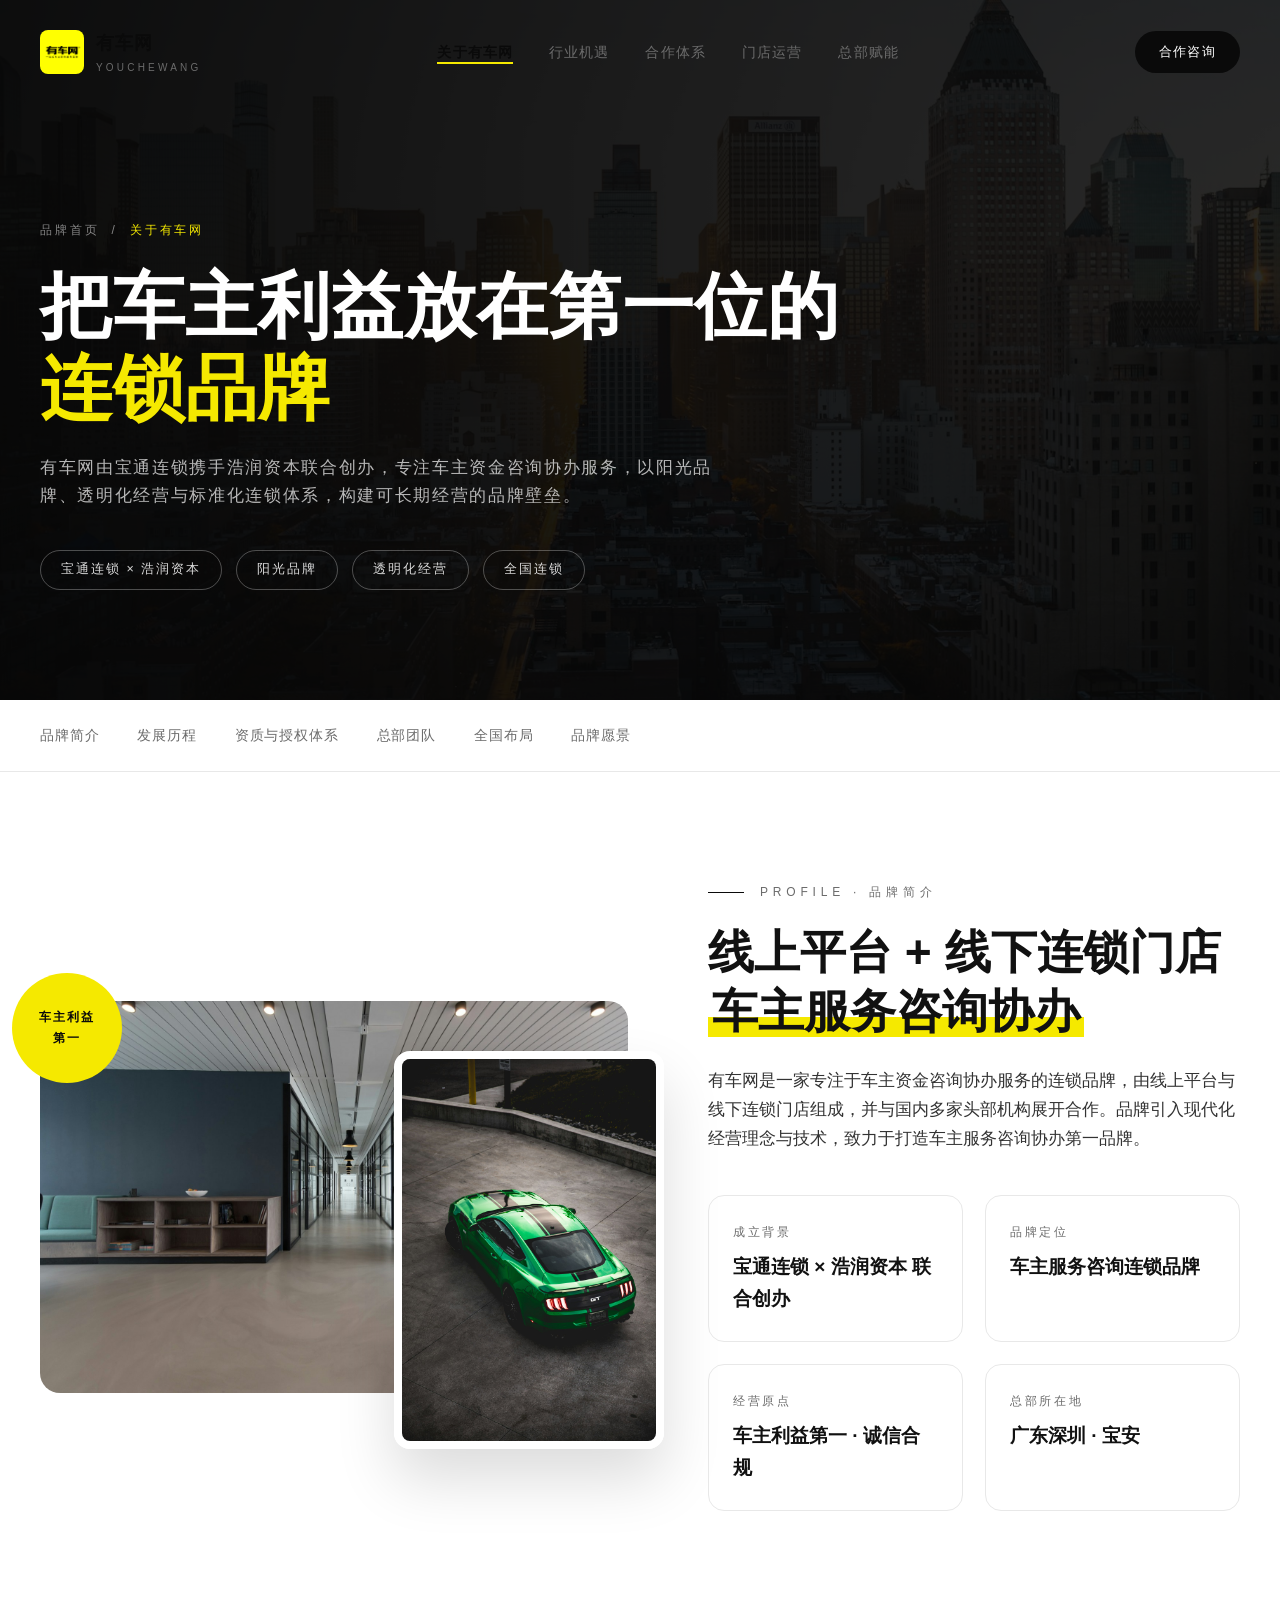
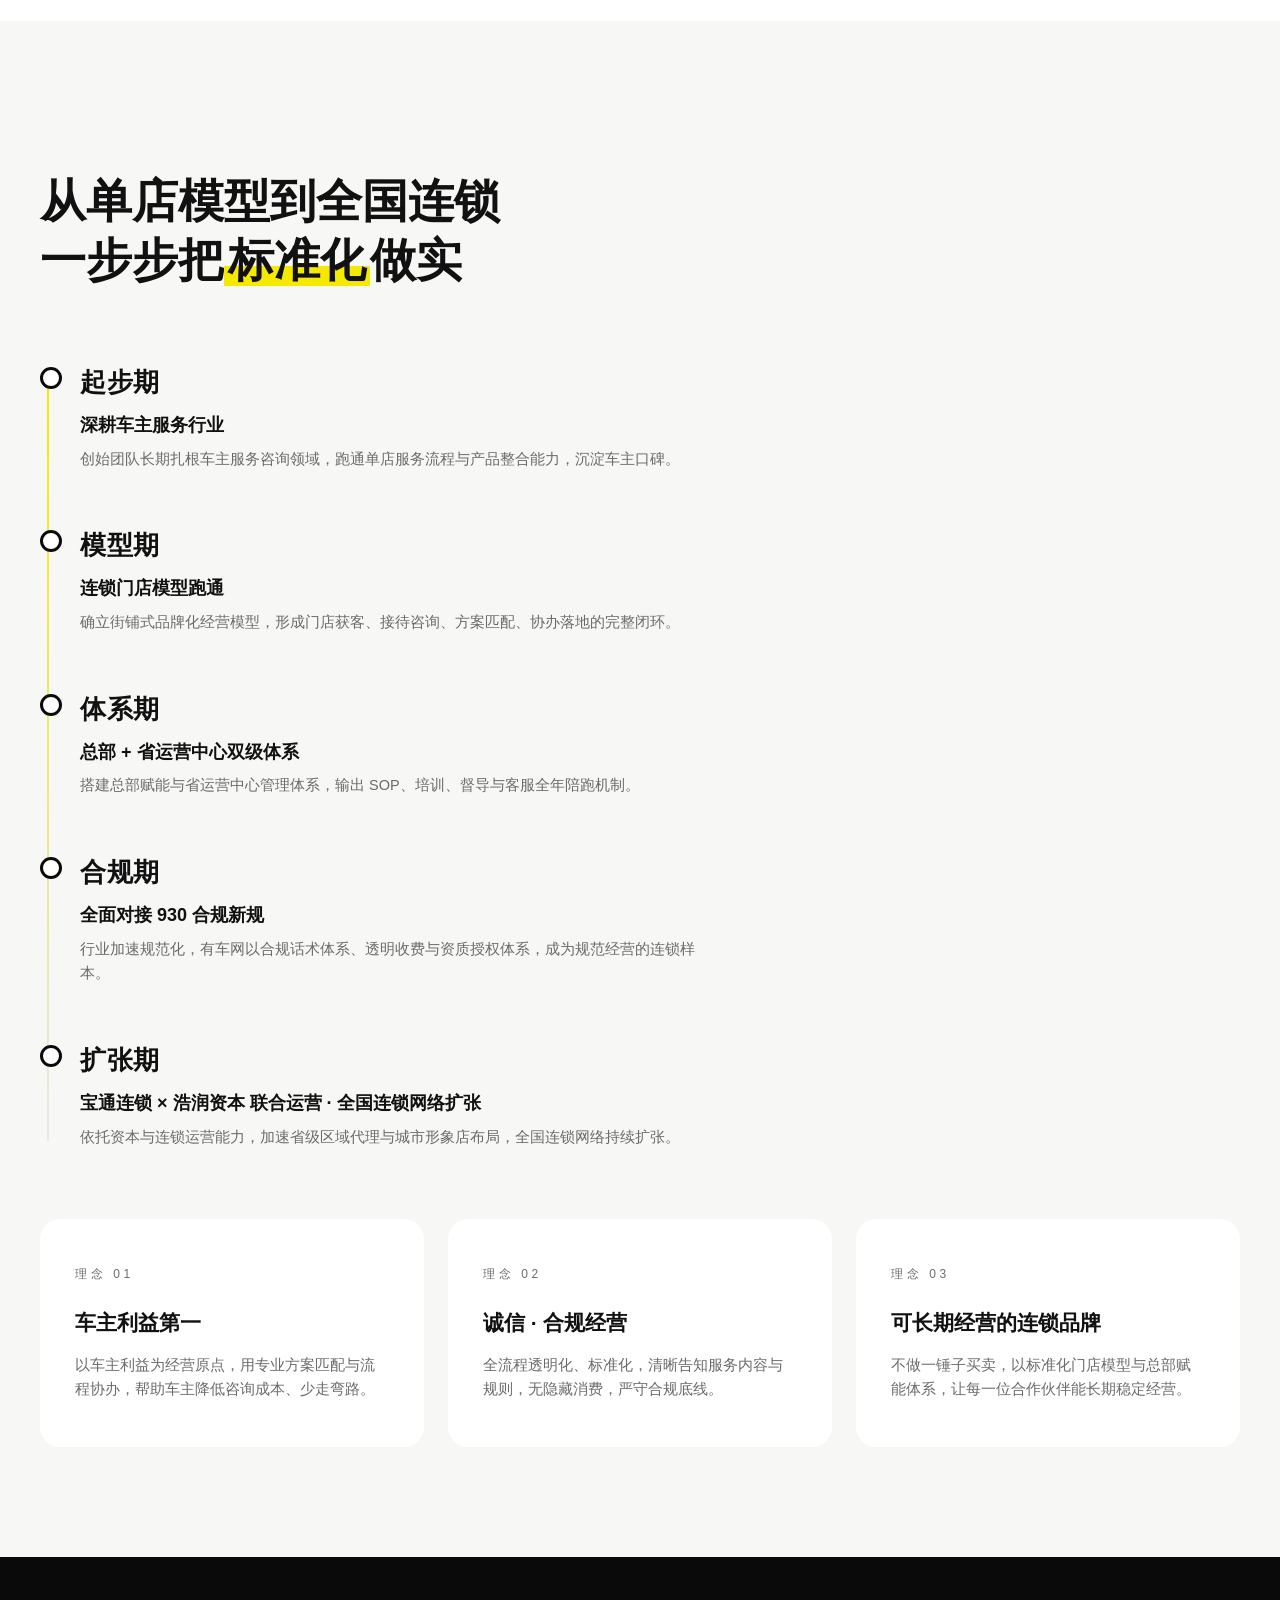
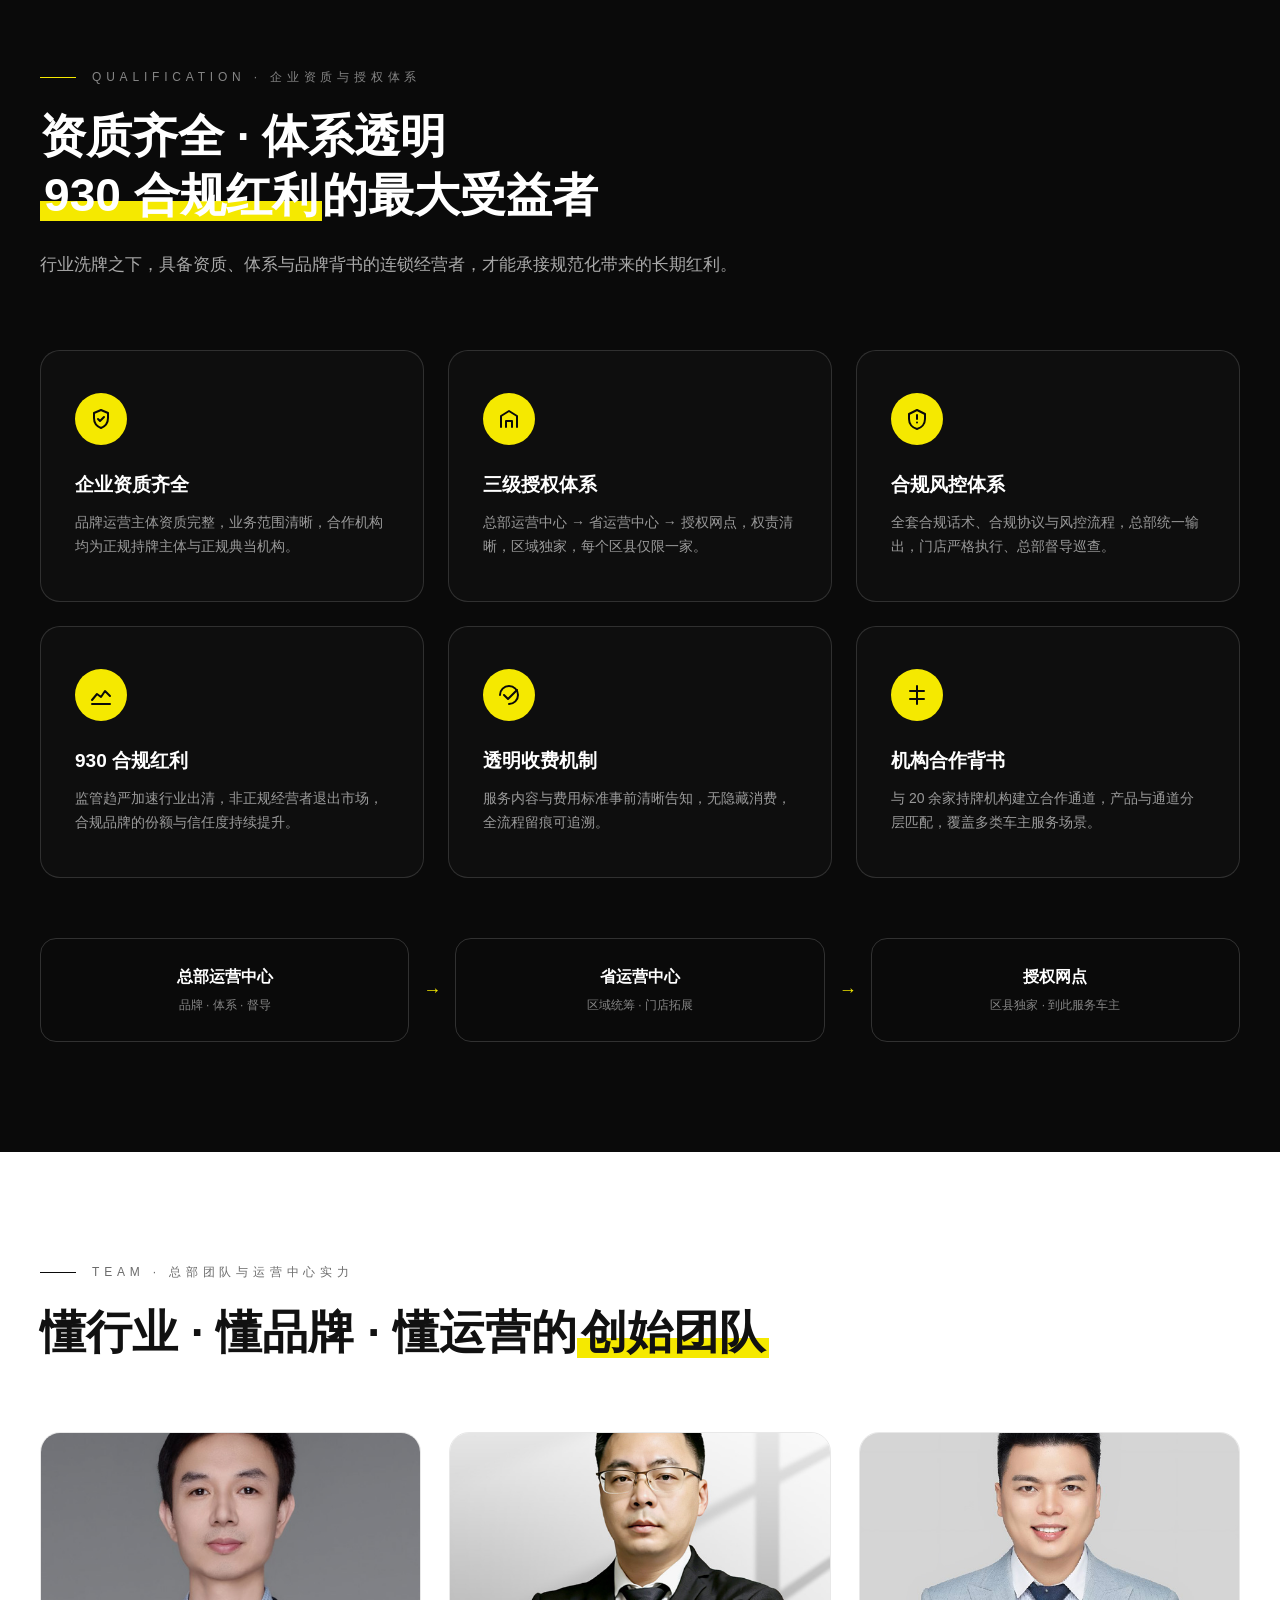
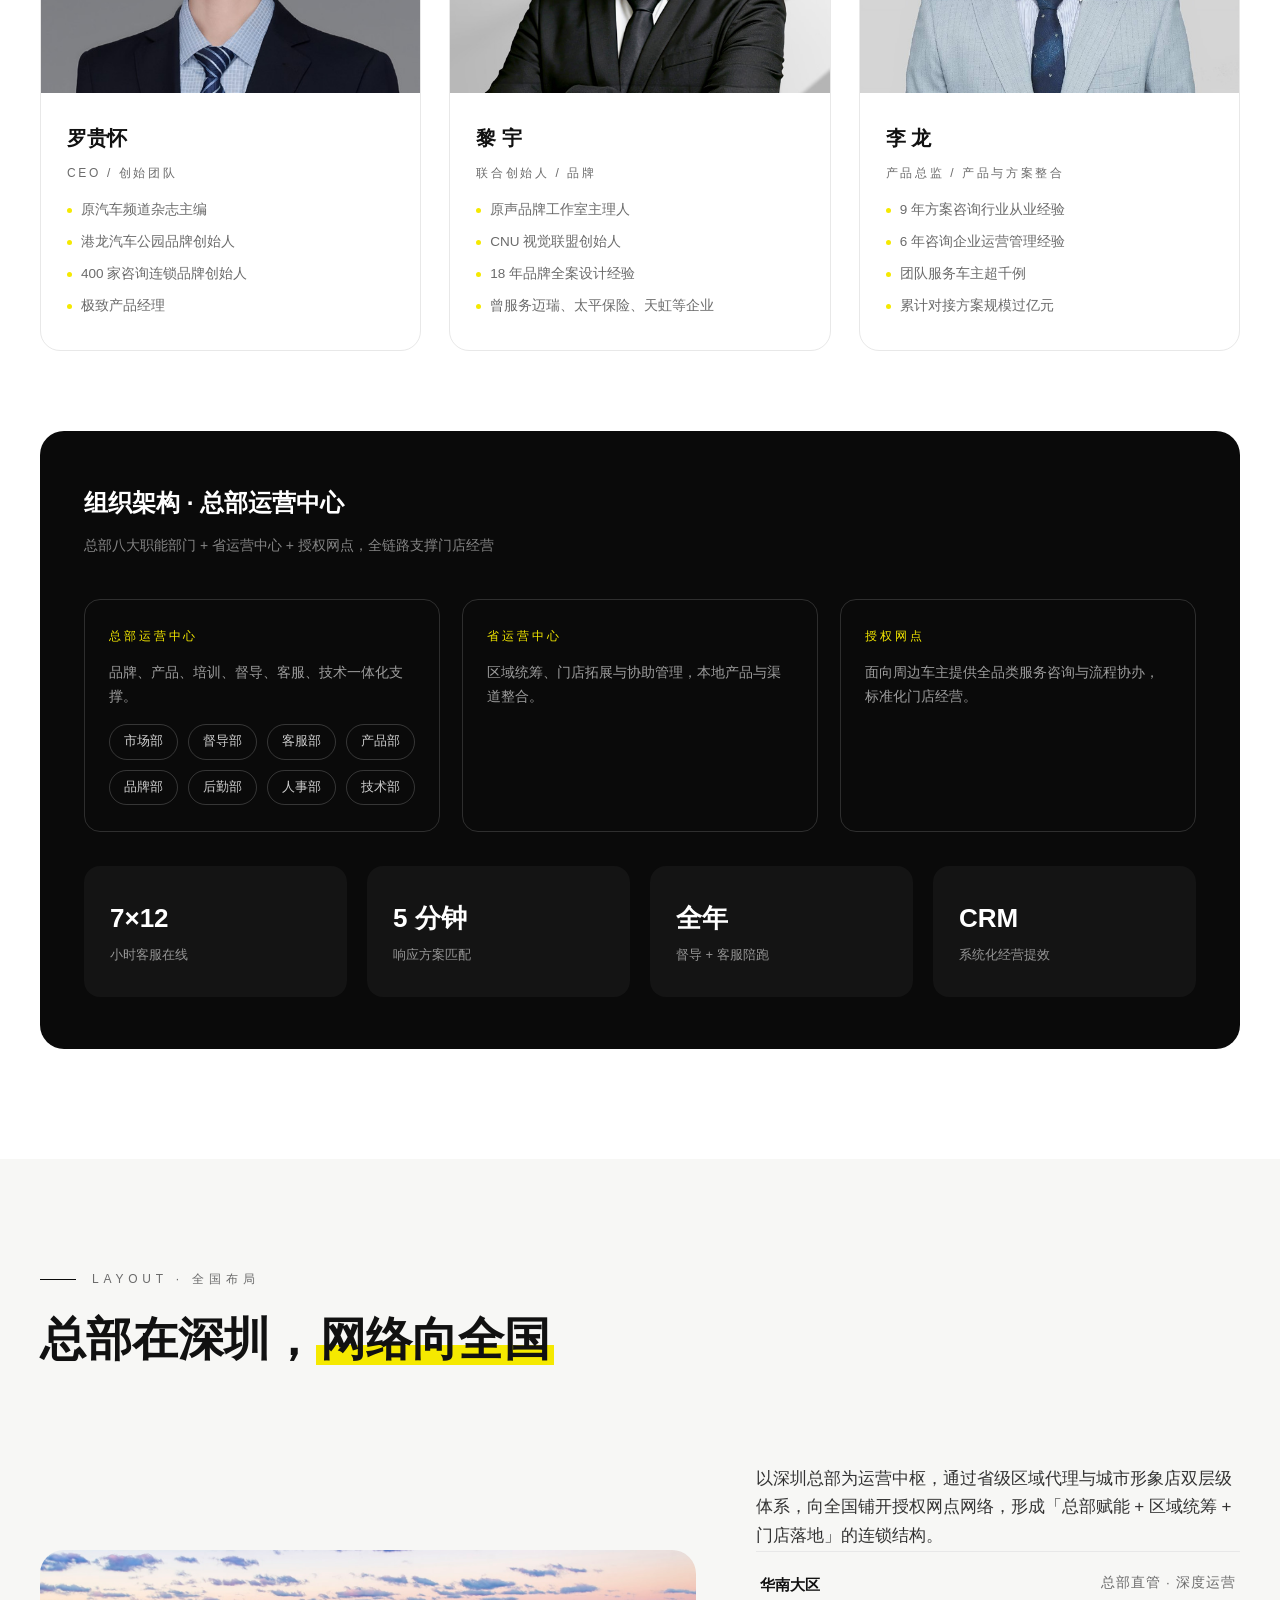
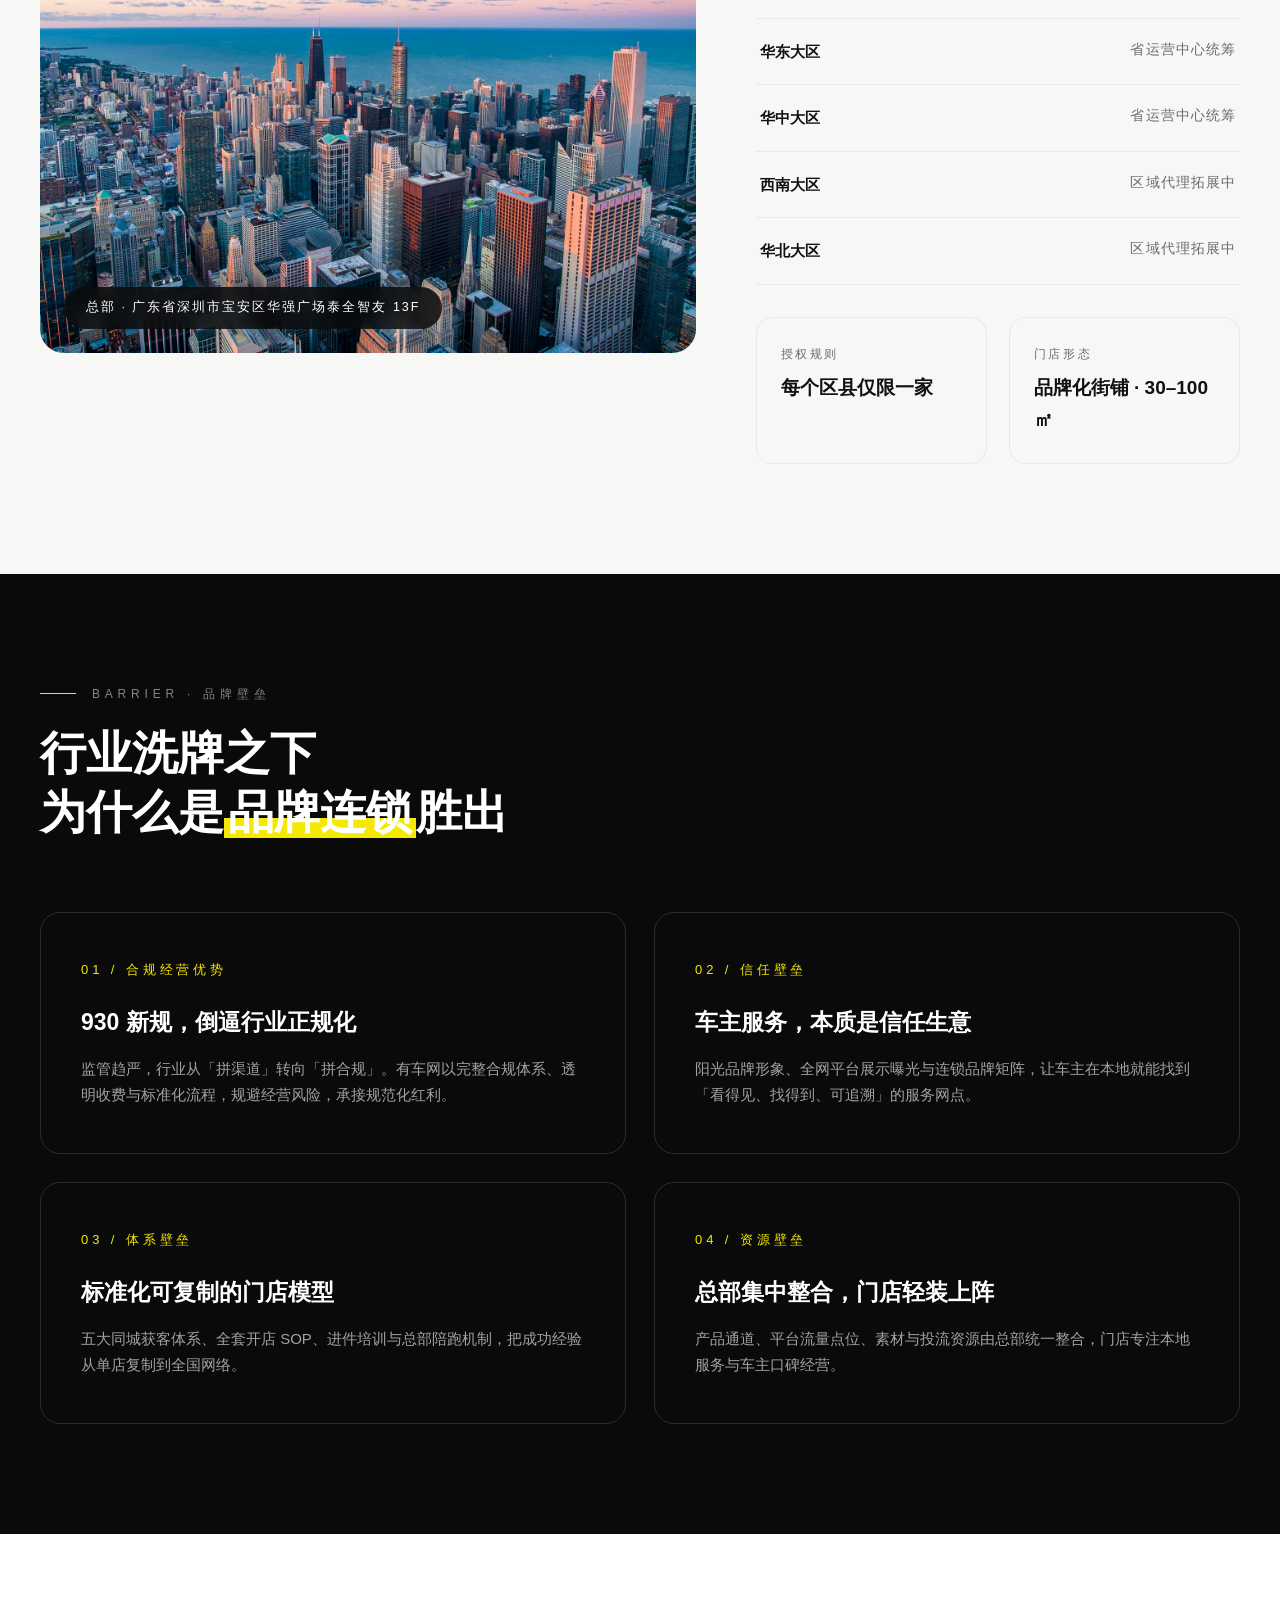
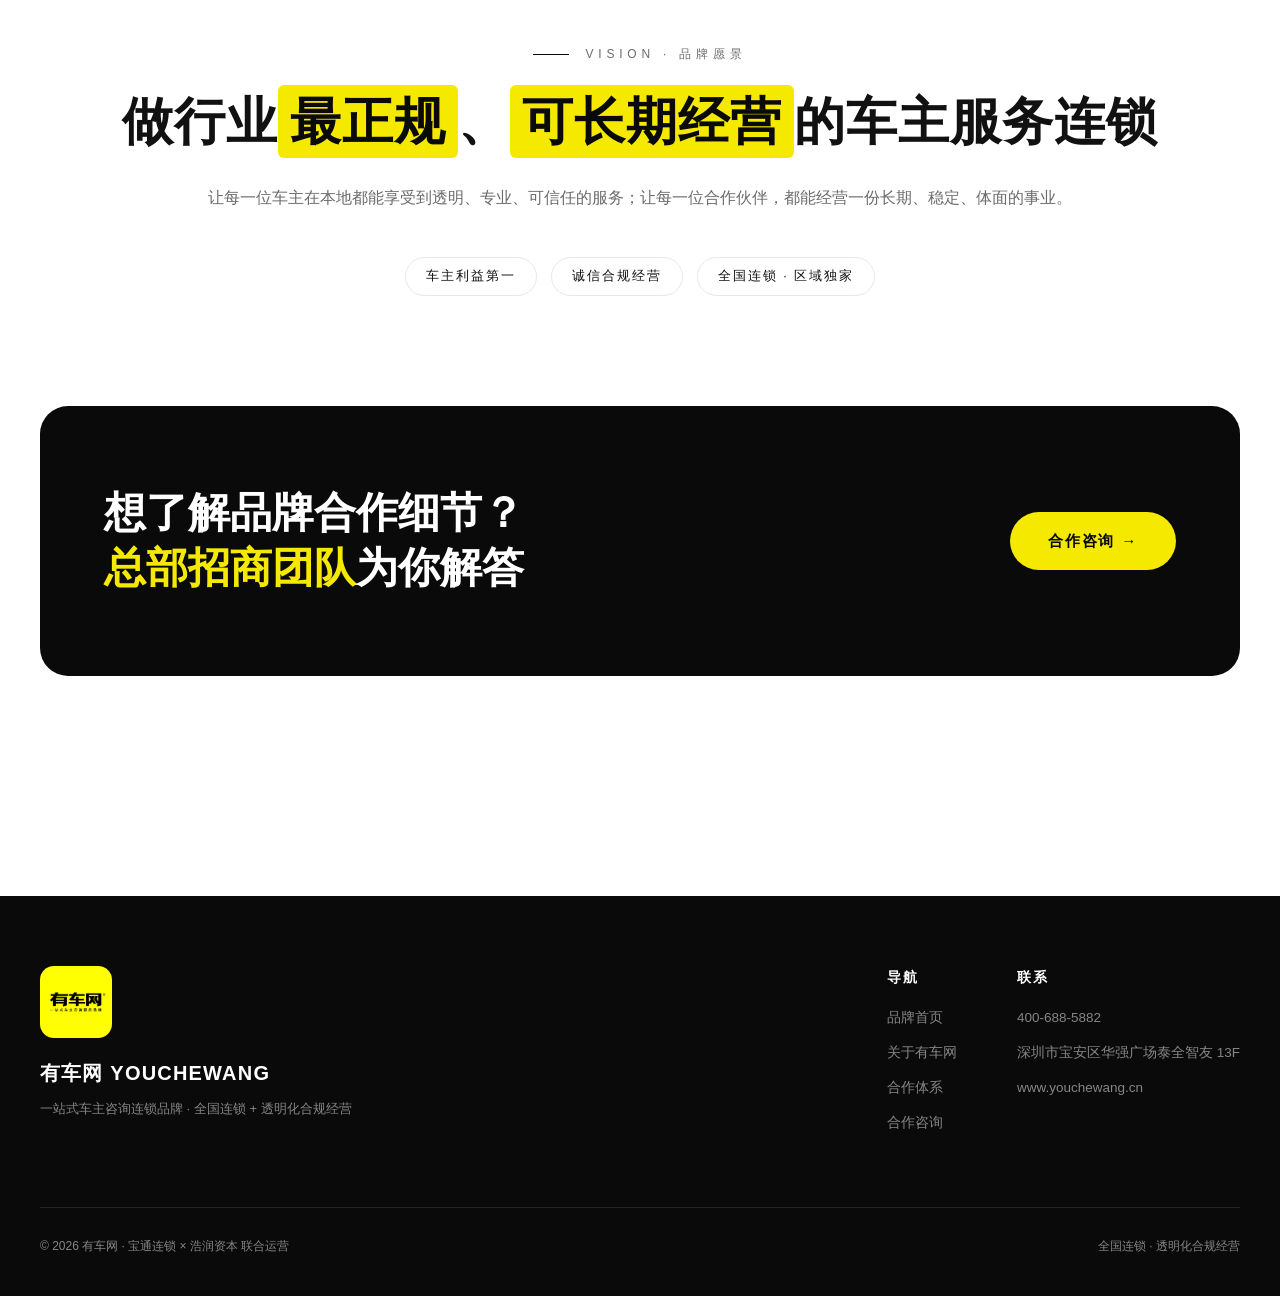
==== about.html @ 3acdb593 "修正创始团队姓名与职位对应：罗贵怀CEO、黎宇联合创始人、李龙产品总监" ====
<!DOCTYPE html>
<html lang="zh-CN">
<head>
<meta charset="UTF-8">
<meta name="viewport" content="width=device-width, initial-scale=1.0">
<title>关于有车网 — 品牌简介｜发展历程｜资质体系｜全国布局</title>
<meta name="description" content="有车网由宝通连锁携手浩润资本联合创办，专注车主资金咨询协办服务的连锁品牌。了解品牌简介、发展历程、经营理念、企业资质与授权体系、总部团队与全国布局。">
<link rel="icon" type="image/jpeg" href="assets/logo.jpeg">
<style>
  :root {
    --yellow: #F5E900;
    --black: #0A0A0A;
    --ink: #111111;
    --grey: #6B6B6B;
    --line: #E8E8E8;
    --bg: #FFFFFF;
    --bg-soft: #F7F7F5;
    --ease: cubic-bezier(.22,.61,.36,1);
    --max: 1280px;
  }
  * { margin:0; padding:0; box-sizing:border-box; }
  html { scroll-behavior: auto; }
  body {
    font-family: -apple-system, BlinkMacSystemFont, "PingFang SC", "Helvetica Neue", "Microsoft YaHei", sans-serif;
    color: var(--ink); background: var(--bg); line-height: 1.7;
    -webkit-font-smoothing: antialiased; overflow-x: hidden;
  }
  img { display:block; max-width:100%; }
  a { color:inherit; text-decoration:none; }
  .container { max-width: var(--max); margin: 0 auto; padding: 0 40px; }

  #progress { position: fixed; top:0; left:0; height:3px; width:0%; background: var(--yellow); z-index: 1001; }

  /* nav */
  nav { position: fixed; top:0; left:0; right:0; z-index: 1000; padding: 28px 0; transition: all .4s var(--ease); }
  nav.scrolled { background: rgba(255,255,255,.9); backdrop-filter: blur(16px); -webkit-backdrop-filter: blur(16px); padding: 16px 0; border-bottom: 1px solid var(--line); }
  .nav-inner { max-width: var(--max); margin:0 auto; padding: 0 40px; display:flex; align-items:center; justify-content:space-between; }
  .nav-logo { display:flex; align-items:center; gap:12px; }
  .nav-logo img { width:44px; height:44px; object-fit:cover; border-radius:8px; }
  .nav-logo .name { font-weight:800; font-size:18px; letter-spacing:.05em; color: var(--black); }
  .nav-logo .name small { display:block; font-weight:400; font-size:10px; letter-spacing:.32em; color: var(--grey); }
  .nav-links { display:flex; gap:36px; list-style:none; }
  .nav-links a { font-size:14px; color: var(--grey); letter-spacing:.08em; position:relative; padding:4px 0; transition: color .3s; }
  .nav-links a::after { content:''; position:absolute; left:0; bottom:0; width:0; height:2px; background: var(--yellow); transition: width .35s var(--ease); }
  .nav-links a:hover { color: var(--black); }
  .nav-links a:hover::after { width:100%; }
  .nav-links a.active { color: var(--black); font-weight:600; }
  .nav-links a.active::after { width:100%; }
  .nav-cta { background: var(--black); color:#fff; padding:10px 24px; border-radius:999px; font-size:13px; letter-spacing:.1em; transition: transform .3s var(--ease), background .3s; }
  .nav-cta:hover { transform: translateY(-2px); background:#000; }
  .nav-m-right { display:none; align-items:center; gap:12px; }
  .nav-burger { display:none; background:none; border:none; cursor:pointer; padding:6px; }
  .nav-burger span { display:block; width:24px; height:2px; background: var(--black); margin:6px 0; border-radius:2px; transition: all .4s var(--ease); }
  .nav-burger.open span:nth-child(1) { transform: translateY(8px) rotate(45deg); }
  .nav-burger.open span:nth-child(2) { opacity:0; }
  .nav-burger.open span:nth-child(3) { transform: translateY(-8px) rotate(-45deg); }

  .m-menu { position:fixed; inset:0; z-index:999; background: var(--black); display:flex; flex-direction:column; justify-content:center; padding: 0 48px; gap:8px; clip-path: circle(0 at calc(100% - 52px) 40px); transition: clip-path .65s var(--ease); visibility:hidden; }
  .m-menu.open { clip-path: circle(150% at calc(100% - 52px) 40px); visibility:visible; }
  .m-menu a { color:#fff; font-size:30px; font-weight:800; letter-spacing:.06em; padding:12px 0; display:flex; align-items:baseline; gap:16px; opacity:0; transform: translateY(26px); transition: opacity .5s var(--ease), transform .5s var(--ease), color .3s; }
  .m-menu a i { font-style:normal; font-size:12px; color: var(--yellow); letter-spacing:.2em; font-weight:400; }
  .m-menu a:hover { color: var(--yellow); }
  .m-menu.open a { opacity:1; transform: translateY(0); }
  .m-menu.open a:nth-child(1) { transition-delay:.15s; } .m-menu.open a:nth-child(2) { transition-delay:.22s; }
  .m-menu.open a:nth-child(3) { transition-delay:.29s; } .m-menu.open a:nth-child(4) { transition-delay:.36s; }
  .m-menu.open a:nth-child(5) { transition-delay:.43s; } .m-menu.open a:nth-child(6) { transition-delay:.5s; }
  .m-menu .m-foot { margin-top:40px; color: rgba(255,255,255,.45); font-size:13px; letter-spacing:.1em; opacity:0; transition: opacity .5s .55s; }
  .m-menu.open .m-foot { opacity:1; }

  /* page hero */
  .page-hero {
    position: relative; padding: 220px 0 110px; background: var(--black); color:#fff; overflow:hidden;
  }
  .page-hero .bg {
    position:absolute; inset:-10% 0; background: url('assets/city.jpg') center/cover no-repeat; opacity:.28;
  }
  .page-hero .bg::after { content:''; position:absolute; inset:0; background: linear-gradient(90deg, rgba(0,0,0,.9), rgba(0,0,0,.5)); }
  .page-hero .inner { position:relative; z-index:2; }
  .crumb { font-size:12px; letter-spacing:.24em; color: rgba(255,255,255,.5); margin-bottom: 26px; display:flex; gap:12px; align-items:center; }
  .crumb a:hover { color: var(--yellow); }
  .page-hero h1 { font-size: clamp(38px, 5.6vw, 76px); font-weight:800; line-height:1.14; letter-spacing:.01em; }
  .page-hero h1 .accent { color: var(--yellow); }
  .page-hero p { color: rgba(255,255,255,.7); font-size: clamp(14px,1.3vw,18px); letter-spacing:.1em; margin-top:24px; max-width:680px; }
  .hero-tags { display:flex; gap:14px; flex-wrap:wrap; margin-top:40px; }
  .hero-tags span { border:1px solid rgba(255,255,255,.28); border-radius:999px; padding:8px 20px; font-size:12.5px; letter-spacing:.16em; color: rgba(255,255,255,.85); }

  /* sub nav */
  .subnav { position: sticky; top: 0; z-index: 900; background: rgba(255,255,255,.94); backdrop-filter: blur(14px); -webkit-backdrop-filter: blur(14px); border-bottom:1px solid var(--line); }
  .subnav-inner { max-width: var(--max); margin:0 auto; padding: 0 40px; display:flex; gap:38px; overflow-x:auto; }
  .subnav a { font-size:14px; color: var(--grey); padding: 24px 0; white-space:nowrap; position:relative; transition: color .3s; letter-spacing:.06em; }
  .subnav a::after { content:''; position:absolute; left:0; right:0; bottom:0; height:3px; background: var(--yellow); transform: scaleX(0); transition: transform .35s var(--ease); }
  .subnav a:hover { color: var(--black); }
  .subnav a.active { color: var(--black); font-weight:700; }
  .subnav a.active::after { transform: scaleX(1); }

  section { padding: 110px 0; }
  section.soft { background: var(--bg-soft); }
  section.dark { background: var(--black); color:#fff; }
  .sec-head { margin-bottom: 70px; }
  .sec-kicker { font-size:12px; letter-spacing:.4em; color: var(--grey); display:flex; align-items:center; gap:16px; margin-bottom:20px; }
  .sec-kicker::before { content:''; width:36px; height:1px; background: var(--black); }
  .dark .sec-kicker { color: rgba(255,255,255,.5); }
  .dark .sec-kicker::before { background: var(--yellow); }
  .sec-title { font-size: clamp(28px, 3.6vw, 48px); font-weight:800; line-height:1.28; }
  .sec-title .accent { background: linear-gradient(transparent 62%, var(--yellow) 62%); padding:0 4px; }
  .lead { font-size:17px; color:#333; margin-top:26px; }
  .dark .lead { color: rgba(255,255,255,.65); }

  .reveal { opacity:0; transform: translateY(46px); transition: opacity .9s var(--ease), transform .9s var(--ease); }
  .reveal.in { opacity:1; transform: translateY(0); }
  .reveal[data-d="1"]{transition-delay:.1s} .reveal[data-d="2"]{transition-delay:.2s}
  .reveal[data-d="3"]{transition-delay:.3s} .reveal[data-d="4"]{transition-delay:.4s}
  .reveal[data-d="5"]{transition-delay:.5s} .reveal[data-d="6"]{transition-delay:.6s}

  /* 品牌简介 */
  .intro-grid { display:grid; grid-template-columns: 1.05fr .95fr; gap: 80px; align-items:center; }
  .intro-media { position:relative; }
  .intro-media .img-main { border-radius:20px; overflow:hidden; }
  .intro-media .img-main img { transition: transform 1.2s var(--ease); }
  .intro-media:hover .img-main img { transform: scale(1.05); }
  .intro-media .img-sub { position:absolute; right:-36px; bottom:-56px; width:46%; z-index:2; border-radius:16px; overflow:hidden; border:8px solid #fff; box-shadow: 0 30px 60px rgba(0,0,0,.14); }
  .intro-badge { position:absolute; top:-28px; left:-28px; width:110px; height:110px; z-index:3; background: var(--yellow); border-radius:50%; display:flex; align-items:center; justify-content:center; text-align:center; font-size:12px; font-weight:800; letter-spacing:.18em; line-height:1.7; color: var(--black); animation: float 5s ease-in-out infinite; }
  @keyframes float { 0%,100%{transform:translateY(0)} 50%{transform:translateY(-12px)} }
  .fact-grid { display:grid; grid-template-columns:1fr 1fr; gap:22px; margin-top:42px; }
  .fact { border:1px solid var(--line); border-radius:16px; padding:26px 24px; transition: all .45s var(--ease); }
  .fact:hover { border-color: var(--black); transform: translateY(-4px); }
  .fact .k { font-size:12px; letter-spacing:.22em; color: var(--grey); }
  .fact .v { font-size:19px; font-weight:800; margin-top:8px; }

  /* 时间轴 */
  .timeline { position:relative; padding-left: 40px; }
  .timeline::before { content:''; position:absolute; left:7px; top:8px; bottom:8px; width:2px; background: linear-gradient(to bottom, var(--yellow), var(--line)); }
  .tl-item { position:relative; padding: 0 0 52px 0; }
  .tl-item:last-child { padding-bottom:0; }
  .tl-item::before { content:''; position:absolute; left:-40px; top:7px; width:16px; height:16px; border-radius:50%; background:#fff; border:3px solid var(--black); transition: all .4s var(--ease); }
  .tl-item:hover::before { background: var(--yellow); transform: scale(1.18); }
  .tl-year { font-size:26px; font-weight:800; letter-spacing:.02em; }
  .tl-item h4 { font-size:18px; font-weight:700; margin-top:6px; }
  .tl-item p { color: var(--grey); font-size:14.5px; margin-top:6px; max-width:640px; }
  .philosophy { display:grid; grid-template-columns: repeat(3,1fr); gap:24px; margin-top:70px; }
  .phil { background:#fff; border-radius:20px; padding:44px 34px; border:1px solid transparent; transition: all .5s var(--ease); }
  .phil:hover { border-color: var(--line); box-shadow: 0 24px 60px rgba(0,0,0,.08); transform: translateY(-8px); }
  .phil .idx { font-size:12px; letter-spacing:.3em; color: var(--grey); margin-bottom:20px; }
  .phil h3 { font-size:21px; font-weight:800; margin-bottom:12px; }
  .phil p { color: var(--grey); font-size:14.5px; }

  /* 资质 / 授权体系 */
  .qual-grid { display:grid; grid-template-columns: repeat(3,1fr); gap:24px; }
  .qual { border:1px solid rgba(255,255,255,.14); border-radius:20px; padding:42px 34px; background: rgba(255,255,255,.02); transition: all .45s var(--ease); }
  .qual:hover { background: rgba(245,233,0,.08); border-color: rgba(245,233,0,.45); transform: translateY(-6px); }
  .qual .ic { width:52px; height:52px; border-radius:50%; background: var(--yellow); display:flex; align-items:center; justify-content:center; margin-bottom:24px; }
  .qual .ic svg { width:24px; height:24px; stroke: var(--black); fill:none; stroke-width:2; stroke-linecap:round; stroke-linejoin:round; }
  .qual h3 { font-size:19px; font-weight:700; margin-bottom:10px; }
  .qual p { color: rgba(255,255,255,.58); font-size:14px; }
  .chain { display:flex; align-items:center; gap:0; margin-top:60px; flex-wrap:wrap; }
  .chain-node { flex:1; min-width:150px; padding:24px 20px; border:1px solid rgba(255,255,255,.16); border-radius:16px; text-align:center; }
  .chain-node b { display:block; font-size:16px; font-weight:700; }
  .chain-node span { font-size:12px; color: rgba(255,255,255,.5); }
  .chain-arrow { color: var(--yellow); padding:0 14px; font-size:18px; }

  /* 团队 */
  .team-grid { display:grid; grid-template-columns: repeat(3,1fr); gap:28px; }
  .member { border-radius:20px; overflow:hidden; background:#fff; border:1px solid var(--line); transition: all .5s var(--ease); }
  .member:hover { transform: translateY(-8px); box-shadow: 0 26px 60px rgba(0,0,0,.1); }
  .member .ph { height:260px; overflow:hidden; background: var(--bg-soft); }
  .member .ph img { width:100%; height:100%; object-fit:cover; transition: transform 1.1s var(--ease); }
  .member:hover .ph img { transform: scale(1.06); }
  .member .bd { padding:28px 26px 32px; }
  .member h3 { font-size:20px; font-weight:800; }
  .member .role { font-size:12px; letter-spacing:.22em; color: var(--grey); margin:8px 0 16px; }
  .member ul { list-style:none; display:grid; gap:9px; }
  .member li { font-size:13.5px; color: var(--grey); display:flex; gap:9px; }
  .member li::before { content:''; width:5px; height:5px; border-radius:50%; background: var(--yellow); flex:none; margin-top:9px; }
  .org { margin-top:80px; border-radius:24px; padding:52px 44px; background: var(--black); color:#fff; }
  .org h3 { font-size:24px; font-weight:800; margin-bottom:10px; }
  .org .tip { color: rgba(255,255,255,.5); font-size:14px; margin-bottom:42px; }
  .org-lv { display:grid; grid-template-columns: repeat(3,1fr); gap:22px; }
  .org-box { border:1px solid rgba(255,255,255,.15); border-radius:16px; padding:26px 24px; }
  .org-box .t { font-size:12px; letter-spacing:.24em; color: var(--yellow); margin-bottom:14px; }
  .org-box .d { font-size:14px; color: rgba(255,255,255,.6); }
  .org-depts { display:flex; flex-wrap:wrap; gap:10px; margin-top:16px; }
  .org-depts span { font-size:12.5px; border:1px solid rgba(255,255,255,.18); border-radius:999px; padding:6px 14px; color: rgba(255,255,255,.8); }
  .power-grid { display:grid; grid-template-columns: repeat(4,1fr); gap:20px; margin-top:34px; }
  .power { padding:30px 26px; border-radius:16px; background: rgba(255,255,255,.04); }
  .power b { display:block; font-size:26px; font-weight:800; }
  .power span { font-size:13px; color: rgba(255,255,255,.55); }

  /* 全国布局 */
  .map-wrap { display:grid; grid-template-columns: 1.15fr .85fr; gap:60px; align-items:center; }
  .map-card { border-radius:24px; overflow:hidden; position:relative; }
  .map-card img { width:100%; transition: transform 1.3s var(--ease); }
  .map-card:hover img { transform: scale(1.05); }
  .map-tag { position:absolute; left:24px; bottom:24px; background: rgba(10,10,10,.82); color:#fff; border-radius:999px; padding:10px 22px; font-size:12.5px; letter-spacing:.16em; backdrop-filter: blur(8px); }
  .region-list { list-style:none; border-top:1px solid var(--line); }
  .region-list li { display:flex; justify-content:space-between; gap:20px; padding:20px 4px; border-bottom:1px solid var(--line); }
  .region-list .r { font-weight:700; font-size:15px; }
  .region-list .s { color: var(--grey); font-size:13.5px; letter-spacing:.08em; }

  /* 壁垒 */
  .barrier-grid { display:grid; grid-template-columns:1fr 1fr; gap:28px; }
  .barrier { border:1px solid rgba(255,255,255,.14); border-radius:20px; padding:46px 40px; transition: all .5s var(--ease); position:relative; overflow:hidden; }
  .barrier::before { content:''; position:absolute; inset:0; background: linear-gradient(135deg, rgba(245,233,0,.12), transparent 60%); opacity:0; transition: opacity .5s; }
  .barrier:hover { transform: translateY(-8px); border-color: rgba(245,233,0,.5); }
  .barrier:hover::before { opacity:1; }
  .barrier .idx { font-size:13px; letter-spacing:.3em; color: var(--yellow); margin-bottom:22px; }
  .barrier h3 { font-size:23px; font-weight:700; margin-bottom:14px; }
  .barrier p { color: rgba(255,255,255,.62); font-size:15px; }

  /* 愿景 */
  .vision { text-align:center; }
  .vision .big { font-size: clamp(26px, 4vw, 54px); font-weight:800; line-height:1.35; letter-spacing:.02em; }
  .vision .big .hl { color: var(--black); background: var(--yellow); padding:2px 12px; border-radius:6px; display:inline-block; }
  .vision p { color: var(--grey); margin-top:26px; font-size:16px; }

  /* CTA */
  .cta { background: var(--black); color:#fff; border-radius: 28px; padding: 80px 64px; display:flex; justify-content:space-between; align-items:center; gap:40px; flex-wrap:wrap; }
  .cta h2 { font-size: clamp(26px,3.4vw,42px); font-weight:800; line-height:1.3; }
  .cta h2 .accent { color: var(--yellow); }
  .cta .btn { display:inline-flex; align-items:center; gap:10px; padding:16px 38px; border-radius:999px; font-size:15px; letter-spacing:.12em; background: var(--yellow); color: var(--black); font-weight:700; transition: all .35s var(--ease); }
  .cta .btn:hover { transform: translateY(-3px); box-shadow: 0 14px 34px rgba(245,233,0,.32); }

  footer { background: var(--black); color: rgba(255,255,255,.5); padding: 70px 0 40px; margin-top: 110px; }
  .foot-top { display:flex; justify-content:space-between; align-items:flex-start; gap:40px; flex-wrap:wrap; }
  .foot-brand img { width:72px; height:72px; border-radius:14px; margin-bottom:18px; }
  .foot-brand .n { color:#fff; font-weight:800; font-size:20px; letter-spacing:.06em; }
  .foot-brand p { font-size:13px; margin-top:8px; max-width:320px; }
  .foot-links { display:flex; gap:60px; flex-wrap:wrap; }
  .foot-links h5 { color:#fff; font-size:14px; letter-spacing:.16em; margin-bottom:18px; }
  .foot-links a { display:block; font-size:13.5px; margin-bottom:12px; transition:.3s; }
  .foot-links a:hover { color: var(--yellow); }
  .foot-bottom { margin-top:60px; padding-top:28px; border-top:1px solid rgba(255,255,255,.1); font-size:12px; display:flex; justify-content:space-between; gap:20px; flex-wrap:wrap; }

  #toTop, .m-contact { position:fixed; right:32px; width:52px; height:52px; border-radius:50%; background: var(--black); color:#fff; border:none; cursor:pointer; font-size:18px; z-index:900; box-shadow: 0 10px 30px rgba(0,0,0,.22); transition: all .4s var(--ease); }
  #toTop { bottom:32px; opacity:0; pointer-events:none; transform: translateY(16px); }
  #toTop.show { opacity:1; pointer-events:auto; transform:translateY(0); }
  #toTop:hover, .m-contact:hover { background: var(--yellow); color: var(--black); }
  .m-contact { display:none; bottom:100px; align-items:center; justify-content:center; font-weight:700; font-size:13px; letter-spacing:.05em; opacity:0; pointer-events:none; transform:translateY(16px); }
  .m-contact.show { opacity:1; pointer-events:auto; transform:translateY(0); }

  @media (max-width: 960px) {
    .container { padding: 0 24px; }
    .nav-links, .nav-cta { display:none; }
    .nav-m-right { display:flex; }
    .nav-burger { display:block; }
    nav { padding: 18px 0; }
    nav.scrolled { padding: 12px 0; }
    .subnav-inner { padding: 0 24px; gap:26px; }
    .subnav a { padding: 18px 0; font-size:13px; }
    .page-hero { padding: 150px 0 80px; }
    section { padding: 76px 0; }
    .intro-grid, .map-wrap, .barrier-grid { grid-template-columns: 1fr; gap:48px; }
    .philosophy, .qual-grid, .team-grid, .org-lv { grid-template-columns: 1fr; }
    .power-grid { grid-template-columns: 1fr 1fr; }
    .fact-grid { grid-template-columns: 1fr; }
    .intro-media .img-sub { right:0; bottom:-40px; }
    .cta { padding: 52px 32px; }
    .org { padding: 40px 28px; }
    .m-contact { display:flex; }
    .chain-arrow { display:none; }
  }
</style>
</head>
<body>

<div id="progress"></div>

<nav id="nav">
  <div class="nav-inner">
    <a href="index.html" class="nav-logo">
      <img src="assets/logo.jpeg" alt="有车网">
      <div class="name">有车网<small>YOUCHEWANG</small></div>
    </a>
    <ul class="nav-links">
      <li><a href="about.html" class="active">关于有车网</a></li>
      <li><a href="index.html#chance">行业机遇</a></li>
      <li><a href="index.html#models">合作体系</a></li>
      <li><a href="index.html#ops">门店运营</a></li>
      <li><a href="index.html#empower">总部赋能</a></li>
    </ul>
    <a href="index.html#contact" class="nav-cta">合作咨询</a>
    <div class="nav-m-right">
      <button class="nav-burger" id="burger" aria-label="菜单"><span></span><span></span><span></span></button>
    </div>
  </div>
</nav>

<div class="m-menu" id="mMenu">
  <a href="index.html"><i>01</i>品牌首页</a>
  <a href="about.html"><i>02</i>关于有车网</a>
  <a href="index.html#chance"><i>03</i>行业机遇</a>
  <a href="index.html#models"><i>04</i>合作体系</a>
  <a href="index.html#ops"><i>05</i>门店运营</a>
  <a href="index.html#contact"><i>06</i>合作咨询</a>
  <div class="m-foot">有车网 YOUCHEWANG · 400-688-5882</div>
</div>

<!-- page hero -->
<header class="page-hero">
  <div class="bg"></div>
  <div class="container inner">
    <div class="crumb"><a href="index.html">品牌首页</a><span>/</span><span style="color:var(--yellow)">关于有车网</span></div>
    <h1>把车主利益放在第一位的<br><span class="accent">连锁品牌</span></h1>
    <p>有车网由宝通连锁携手浩润资本联合创办，专注车主资金咨询协办服务，以阳光品牌、透明化经营与标准化连锁体系，构建可长期经营的品牌壁垒。</p>
    <div class="hero-tags">
      <span>宝通连锁 × 浩润资本</span><span>阳光品牌</span><span>透明化经营</span><span>全国连锁</span>
    </div>
  </div>
</header>

<!-- 二级导航 -->
<div class="subnav" id="subnav">
  <div class="subnav-inner">
    <a href="#profile" class="active">品牌简介</a>
    <a href="#history">发展历程</a>
    <a href="#qualification">资质与授权体系</a>
    <a href="#team">总部团队</a>
    <a href="#layout">全国布局</a>
    <a href="#vision">品牌愿景</a>
  </div>
</div>

<!-- 品牌简介 / 成立背景 -->
<section id="profile">
  <div class="container">
    <div class="intro-grid">
      <div class="intro-media reveal">
        <div class="intro-badge">车主利益<br>第一</div>
        <div class="img-main"><img src="assets/office.jpg" alt="有车网总部"></div>
        <div class="img-sub reveal" data-d="2"><img src="assets/showroom.jpg" alt="品牌门店"></div>
      </div>
      <div>
        <div class="sec-kicker reveal">PROFILE · 品牌简介</div>
        <h2 class="sec-title reveal" data-d="1">线上平台 + 线下连锁门店<br><span class="accent">车主服务咨询协办</span></h2>
        <p class="lead reveal" data-d="2">有车网是一家专注于车主资金咨询协办服务的连锁品牌，由线上平台与线下连锁门店组成，并与国内多家头部机构展开合作。品牌引入现代化经营理念与技术，致力于打造车主服务咨询协办第一品牌。</p>
        <div class="fact-grid">
          <div class="fact reveal" data-d="2"><div class="k">成立背景</div><div class="v">宝通连锁 × 浩润资本 联合创办</div></div>
          <div class="fact reveal" data-d="3"><div class="k">品牌定位</div><div class="v">车主服务咨询连锁品牌</div></div>
          <div class="fact reveal" data-d="4"><div class="k">经营原点</div><div class="v">车主利益第一 · 诚信合规</div></div>
          <div class="fact reveal" data-d="5"><div class="k">总部所在地</div><div class="v">广东深圳 · 宝安</div></div>
        </div>
      </div>
    </div>
  </div>
</section>

<!-- 发展历程 + 经营理念 -->
<section id="history" class="soft">
  <div class="container">
    <div class="sec-head">
      <div class="sec-kicker reveal">HISTORY · 发展历程与经营理念</div>
      <h2 class="sec-title reveal" data-d="1">从单店模型到全国连锁<br>一步步把<span class="accent">标准化</span>做实</h2>
    </div>
    <div class="timeline">
      <div class="tl-item reveal" data-d="1">
        <div class="tl-year">起步期</div>
        <h4>深耕车主服务行业</h4>
        <p>创始团队长期扎根车主服务咨询领域，跑通单店服务流程与产品整合能力，沉淀车主口碑。</p>
      </div>
      <div class="tl-item reveal" data-d="2">
        <div class="tl-year">模型期</div>
        <h4>连锁门店模型跑通</h4>
        <p>确立街铺式品牌化经营模型，形成门店获客、接待咨询、方案匹配、协办落地的完整闭环。</p>
      </div>
      <div class="tl-item reveal" data-d="3">
        <div class="tl-year">体系期</div>
        <h4>总部 + 省运营中心双级体系</h4>
        <p>搭建总部赋能与省运营中心管理体系，输出 SOP、培训、督导与客服全年陪跑机制。</p>
      </div>
      <div class="tl-item reveal" data-d="4">
        <div class="tl-year">合规期</div>
        <h4>全面对接 930 合规新规</h4>
        <p>行业加速规范化，有车网以合规话术体系、透明收费与资质授权体系，成为规范经营的连锁样本。</p>
      </div>
      <div class="tl-item reveal" data-d="5">
        <div class="tl-year">扩张期</div>
        <h4>宝通连锁 × 浩润资本 联合运营 · 全国连锁网络扩张</h4>
        <p>依托资本与连锁运营能力，加速省级区域代理与城市形象店布局，全国连锁网络持续扩张。</p>
      </div>
    </div>

    <div class="philosophy">
      <div class="phil reveal" data-d="1">
        <div class="idx">理念 01</div>
        <h3>车主利益第一</h3>
        <p>以车主利益为经营原点，用专业方案匹配与流程协办，帮助车主降低咨询成本、少走弯路。</p>
      </div>
      <div class="phil reveal" data-d="2">
        <div class="idx">理念 02</div>
        <h3>诚信 · 合规经营</h3>
        <p>全流程透明化、标准化，清晰告知服务内容与规则，无隐藏消费，严守合规底线。</p>
      </div>
      <div class="phil reveal" data-d="3">
        <div class="idx">理念 03</div>
        <h3>可长期经营的连锁品牌</h3>
        <p>不做一锤子买卖，以标准化门店模型与总部赋能体系，让每一位合作伙伴能长期稳定经营。</p>
      </div>
    </div>
  </div>
</section>

<!-- 企业资质、授权体系、930合规红利 -->
<section id="qualification" class="dark">
  <div class="container">
    <div class="sec-head">
      <div class="sec-kicker reveal">QUALIFICATION · 企业资质与授权体系</div>
      <h2 class="sec-title reveal" data-d="1">资质齐全 · 体系透明<br><span class="accent">930 合规红利</span>的最大受益者</h2>
      <p class="lead reveal" data-d="2">行业洗牌之下，具备资质、体系与品牌背书的连锁经营者，才能承接规范化带来的长期红利。</p>
    </div>
    <div class="qual-grid">
      <div class="qual reveal" data-d="1">
        <div class="ic"><svg viewBox="0 0 24 24"><path d="M12 3l7 3v5c0 4.5-3 8.4-7 10-4-1.6-7-5.5-7-10V6l7-3z"/><path d="M9 12l2 2 4-4"/></svg></div>
        <h3>企业资质齐全</h3>
        <p>品牌运营主体资质完整，业务范围清晰，合作机构均为正规持牌主体与正规典当机构。</p>
      </div>
      <div class="qual reveal" data-d="2">
        <div class="ic"><svg viewBox="0 0 24 24"><path d="M4 20V9l8-5 8 5v11"/><path d="M9 20v-6h6v6"/></svg></div>
        <h3>三级授权体系</h3>
        <p>总部运营中心 → 省运营中心 → 授权网点，权责清晰，区域独家，每个区县仅限一家。</p>
      </div>
      <div class="qual reveal" data-d="3">
        <div class="ic"><svg viewBox="0 0 24 24"><path d="M12 3l8 4v5c0 5-3.4 8.8-8 10-4.6-1.2-8-5-8-10V7l8-4z"/><path d="M12 8v4"/><path d="M12 15.5h.01"/></svg></div>
        <h3>合规风控体系</h3>
        <p>全套合规话术、合规协议与风控流程，总部统一输出，门店严格执行、总部督导巡查。</p>
      </div>
      <div class="qual reveal" data-d="1">
        <div class="ic"><svg viewBox="0 0 24 24"><path d="M3 17l5-6 4 3 4-6 5 5"/><path d="M3 21h18"/></svg></div>
        <h3>930 合规红利</h3>
        <p>监管趋严加速行业出清，非正规经营者退出市场，合规品牌的份额与信任度持续提升。</p>
      </div>
      <div class="qual reveal" data-d="2">
        <div class="ic"><svg viewBox="0 0 24 24"><path d="M20 7l-9 9-4-4"/><path d="M12 21a9 9 0 1 0-9-9"/></svg></div>
        <h3>透明收费机制</h3>
        <p>服务内容与费用标准事前清晰告知，无隐藏消费，全流程留痕可追溯。</p>
      </div>
      <div class="qual reveal" data-d="3">
        <div class="ic"><svg viewBox="0 0 24 24"><path d="M12 3v18"/><path d="M5 8h14"/><path d="M5 16h14"/></svg></div>
        <h3>机构合作背书</h3>
        <p>与 20 余家持牌机构建立合作通道，产品与通道分层匹配，覆盖多类车主服务场景。</p>
      </div>
    </div>

    <div class="chain">
      <div class="chain-node reveal" data-d="1"><b>总部运营中心</b><span>品牌 · 体系 · 督导</span></div>
      <span class="chain-arrow">→</span>
      <div class="chain-node reveal" data-d="2"><b>省运营中心</b><span>区域统筹 · 门店拓展</span></div>
      <span class="chain-arrow">→</span>
      <div class="chain-node reveal" data-d="3"><b>授权网点</b><span>区县独家 · 到此服务车主</span></div>
    </div>
  </div>
</section>

<!-- 总部团队、运营中心实力 -->
<section id="team">
  <div class="container">
    <div class="sec-head">
      <div class="sec-kicker reveal">TEAM · 总部团队与运营中心实力</div>
      <h2 class="sec-title reveal" data-d="1">懂行业 · 懂品牌 · 懂运营的<span class="accent">创始团队</span></h2>
    </div>
    <div class="team-grid">
      <div class="member reveal" data-d="1">
        <div class="ph"><img src="assets/ceo-luoguihuai.jpg" alt="CEO 罗贵怀"></div>
        <div class="bd">
          <h3>罗贵怀</h3>
          <div class="role">CEO / 创始团队</div>
          <ul>
            <li>原汽车频道杂志主编</li>
            <li>港龙汽车公园品牌创始人</li>
            <li>400 家咨询连锁品牌创始人</li>
            <li>极致产品经理</li>
          </ul>
        </div>
      </div>
      <div class="member reveal" data-d="2">
        <div class="ph"><img src="assets/cofounder-liyu.jpg" alt="联合创始人 黎宇"></div>
        <div class="bd">
          <h3>黎 宇</h3>
          <div class="role">联合创始人 / 品牌</div>
          <ul>
            <li>原声品牌工作室主理人</li>
            <li>CNU 视觉联盟创始人</li>
            <li>18 年品牌全案设计经验</li>
            <li>曾服务迈瑞、太平保险、天虹等企业</li>
          </ul>
        </div>
      </div>
      <div class="member reveal" data-d="3">
        <div class="ph"><img src="assets/director-lilong.jpg" alt="产品总监 李龙"></div>
        <div class="bd">
          <h3>李 龙</h3>
          <div class="role">产品总监 / 产品与方案整合</div>
          <ul>
            <li>9 年方案咨询行业从业经验</li>
            <li>6 年咨询企业运营管理经验</li>
            <li>团队服务车主超千例</li>
            <li>累计对接方案规模过亿元</li>
          </ul>
        </div>
      </div>
    </div>

    <div class="org reveal" data-d="2">
      <h3>组织架构 · 总部运营中心</h3>
      <div class="tip">总部八大职能部门 + 省运营中心 + 授权网点，全链路支撑门店经营</div>
      <div class="org-lv">
        <div class="org-box">
          <div class="t">总部运营中心</div>
          <div class="d">品牌、产品、培训、督导、客服、技术一体化支撑。</div>
          <div class="org-depts">
            <span>市场部</span><span>督导部</span><span>客服部</span><span>产品部</span>
            <span>品牌部</span><span>后勤部</span><span>人事部</span><span>技术部</span>
          </div>
        </div>
        <div class="org-box">
          <div class="t">省运营中心</div>
          <div class="d">区域统筹、门店拓展与协助管理，本地产品与渠道整合。</div>
        </div>
        <div class="org-box">
          <div class="t">授权网点</div>
          <div class="d">面向周边车主提供全品类服务咨询与流程协办，标准化门店经营。</div>
        </div>
      </div>
      <div class="power-grid">
        <div class="power"><b>7×12</b><span>小时客服在线</span></div>
        <div class="power"><b>5 分钟</b><span>响应方案匹配</span></div>
        <div class="power"><b>全年</b><span>督导 + 客服陪跑</span></div>
        <div class="power"><b>CRM</b><span>系统化经营提效</span></div>
      </div>
    </div>
  </div>
</section>

<!-- 全国布局 -->
<section id="layout" class="soft">
  <div class="container">
    <div class="sec-head">
      <div class="sec-kicker reveal">LAYOUT · 全国布局</div>
      <h2 class="sec-title reveal" data-d="1">总部在深圳，<span class="accent">网络向全国</span></h2>
    </div>
    <div class="map-wrap">
      <div class="map-card reveal">
        <img src="assets/aerial.jpg" alt="全国布局">
        <div class="map-tag">总部 · 广东省深圳市宝安区华强广场泰全智友 13F</div>
      </div>
      <div>
        <p class="lead reveal" data-d="1">以深圳总部为运营中枢，通过省级区域代理与城市形象店双层级体系，向全国铺开授权网点网络，形成「总部赋能 + 区域统筹 + 门店落地」的连锁结构。</p>
        <ul class="region-list reveal" data-d="2">
          <li><span class="r">华南大区</span><span class="s">总部直管 · 深度运营</span></li>
          <li><span class="r">华东大区</span><span class="s">省运营中心统筹</span></li>
          <li><span class="r">华中大区</span><span class="s">省运营中心统筹</span></li>
          <li><span class="r">西南大区</span><span class="s">区域代理拓展中</span></li>
          <li><span class="r">华北大区</span><span class="s">区域代理拓展中</span></li>
        </ul>
        <div class="fact-grid reveal" data-d="3" style="margin-top:32px">
          <div class="fact"><div class="k">授权规则</div><div class="v">每个区县仅限一家</div></div>
          <div class="fact"><div class="k">门店形态</div><div class="v">品牌化街铺 · 30–100㎡</div></div>
        </div>
      </div>
    </div>
  </div>
</section>

<!-- 品牌壁垒 -->
<section class="dark">
  <div class="container">
    <div class="sec-head">
      <div class="sec-kicker reveal">BARRIER · 品牌壁垒</div>
      <h2 class="sec-title reveal" data-d="1">行业洗牌之下<br>为什么是<span class="accent">品牌连锁</span>胜出</h2>
    </div>
    <div class="barrier-grid">
      <div class="barrier reveal" data-d="1">
        <div class="idx">01 / 合规经营优势</div>
        <h3>930 新规，倒逼行业正规化</h3>
        <p>监管趋严，行业从「拼渠道」转向「拼合规」。有车网以完整合规体系、透明收费与标准化流程，规避经营风险，承接规范化红利。</p>
      </div>
      <div class="barrier reveal" data-d="2">
        <div class="idx">02 / 信任壁垒</div>
        <h3>车主服务，本质是信任生意</h3>
        <p>阳光品牌形象、全网平台展示曝光与连锁品牌矩阵，让车主在本地就能找到「看得见、找得到、可追溯」的服务网点。</p>
      </div>
      <div class="barrier reveal" data-d="3">
        <div class="idx">03 / 体系壁垒</div>
        <h3>标准化可复制的门店模型</h3>
        <p>五大同城获客体系、全套开店 SOP、进件培训与总部陪跑机制，把成功经验从单店复制到全国网络。</p>
      </div>
      <div class="barrier reveal" data-d="4">
        <div class="idx">04 / 资源壁垒</div>
        <h3>总部集中整合，门店轻装上阵</h3>
        <p>产品通道、平台流量点位、素材与投流资源由总部统一整合，门店专注本地服务与车主口碑经营。</p>
      </div>
    </div>
  </div>
</section>

<!-- 品牌愿景 -->
<section id="vision">
  <div class="container vision">
    <div class="sec-kicker reveal" style="justify-content:center">VISION · 品牌愿景</div>
    <div class="big reveal" data-d="1">做行业<span class="hl">最正规</span>、<span class="hl">可长期经营</span>的车主服务连锁</div>
    <p class="reveal" data-d="2">让每一位车主在本地都能享受到透明、专业、可信任的服务；让每一位合作伙伴，都能经营一份长期、稳定、体面的事业。</p>
    <div class="hero-tags reveal" data-d="3" style="justify-content:center;margin-top:46px">
      <span style="border-color:var(--line);color:var(--ink)">车主利益第一</span>
      <span style="border-color:var(--line);color:var(--ink)">诚信合规经营</span>
      <span style="border-color:var(--line);color:var(--ink)">全国连锁 · 区域独家</span>
    </div>
  </div>
</section>

<!-- CTA -->
<section style="padding-top:0">
  <div class="container">
    <div class="cta reveal">
      <h2>想了解品牌合作细节？<br><span class="accent">总部招商团队</span>为你解答</h2>
      <a href="index.html#contact" class="btn">合作咨询 →</a>
    </div>
  </div>
</section>

<footer>
  <div class="container">
    <div class="foot-top">
      <div class="foot-brand">
        <img src="assets/logo.jpeg" alt="有车网">
        <div class="n">有车网 YOUCHEWANG</div>
        <p>一站式车主咨询连锁品牌 · 全国连锁 + 透明化合规经营</p>
      </div>
      <div class="foot-links">
        <div>
          <h5>导航</h5>
          <a href="index.html">品牌首页</a>
          <a href="about.html">关于有车网</a>
          <a href="index.html#models">合作体系</a>
          <a href="index.html#contact">合作咨询</a>
        </div>
        <div>
          <h5>联系</h5>
          <a href="tel:400-688-5882">400-688-5882</a>
          <a href="index.html#contact">深圳市宝安区华强广场泰全智友 13F</a>
          <a href="index.html#contact">www.youchewang.cn</a>
        </div>
      </div>
    </div>
    <div class="foot-bottom">
      <span>© 2026 有车网 · 宝通连锁 × 浩润资本 联合运营</span>
      <span>全国连锁 · 透明化合规经营</span>
    </div>
  </div>
</footer>

<a href="index.html#contact" class="m-contact">合作</a>
<button id="toTop" title="回到顶部">↑</button>

<script>
  const progress = document.getElementById('progress');
  const nav = document.getElementById('nav');
  const toTop = document.getElementById('toTop');
  const mContact = document.querySelector('.m-contact');

  function onScroll() {
    const st = window.scrollY;
    const h = document.documentElement.scrollHeight - window.innerHeight;
    progress.style.width = (st / h * 100) + '%';
    nav.classList.toggle('scrolled', st > 60);
    toTop.classList.toggle('show', st > 600);
    if (mContact) mContact.classList.toggle('show', st > 600);
  }
  window.addEventListener('scroll', onScroll, { passive: true });
  onScroll();

  function smoothScrollTo(targetY, duration = 1300) {
    const startY = window.scrollY, diff = targetY - startY, t0 = performance.now();
    function ease(t) { return t < .5 ? 8*t*t*t*t : 1 - Math.pow(-2*t + 2, 4)/2; }
    function step(t) {
      const p = Math.min((t - t0) / duration, 1);
      window.scrollTo(0, startY + diff * ease(p));
      if (p < 1) requestAnimationFrame(step);
    }
    requestAnimationFrame(step);
  }
  toTop.addEventListener('click', () => smoothScrollTo(0, 1400));

  // 页内锚点 + 二级导航高亮
  const subLinks = [...document.querySelectorAll('.subnav a')];
  function setSubActive(id) {
    subLinks.forEach(a => a.classList.toggle('active', a.getAttribute('href') === id));
  }
  document.querySelectorAll('a[href^="#"]').forEach(a => {
    a.addEventListener('click', (e) => {
      const id = a.getAttribute('href');
      if (id === '#' || id.length < 2) return;
      const el = document.querySelector(id);
      if (!el) return;
      e.preventDefault();
      setSubActive(id);
      const offset = document.getElementById('subnav').offsetHeight + 12;
      const y = el.getBoundingClientRect().top + window.scrollY - offset;
      smoothScrollTo(Math.max(0, y), 1400);
      history.replaceState(null, '', id);
    });
  });

  // 滚动联动二级导航
  const spy = ['profile','history','qualification','team','layout','vision']
    .map(id => document.getElementById(id)).filter(Boolean);
  let ticking = false;
  function updateSpy() {
    ticking = false;
    const pos = window.scrollY + document.getElementById('subnav').offsetHeight + 160;
    let cur = '';
    spy.forEach(sec => { if (pos >= sec.offsetTop) cur = '#' + sec.id; });
    const bottom = document.documentElement.scrollHeight - window.innerHeight;
    if (window.scrollY >= bottom - 4 && spy.length) cur = '#' + spy[spy.length - 1].id;
    subLinks.forEach(a => a.classList.toggle('active', a.getAttribute('href') === cur));
  }
  window.addEventListener('scroll', () => {
    if (!ticking) { ticking = true; requestAnimationFrame(updateSpy); }
  }, { passive: true });
  updateSpy();

  // reveal
  const io = new IntersectionObserver((entries) => {
    entries.forEach(e => { if (e.isIntersecting) { e.target.classList.add('in'); io.unobserve(e.target); } });
  }, { threshold: 0.12, rootMargin: '0px 0px -40px 0px' });
  document.querySelectorAll('.reveal').forEach(el => io.observe(el));

  // 移动端菜单
  const burger = document.getElementById('burger');
  const mMenu = document.getElementById('mMenu');
  burger.addEventListener('click', () => {
    const open = mMenu.classList.toggle('open');
    burger.classList.toggle('open', open);
    document.body.style.overflow = open ? 'hidden' : '';
  });
  mMenu.querySelectorAll('a').forEach(a => a.addEventListener('click', () => {
    mMenu.classList.remove('open'); burger.classList.remove('open'); document.body.style.overflow = '';
  }));
</script>
</body>
</html>
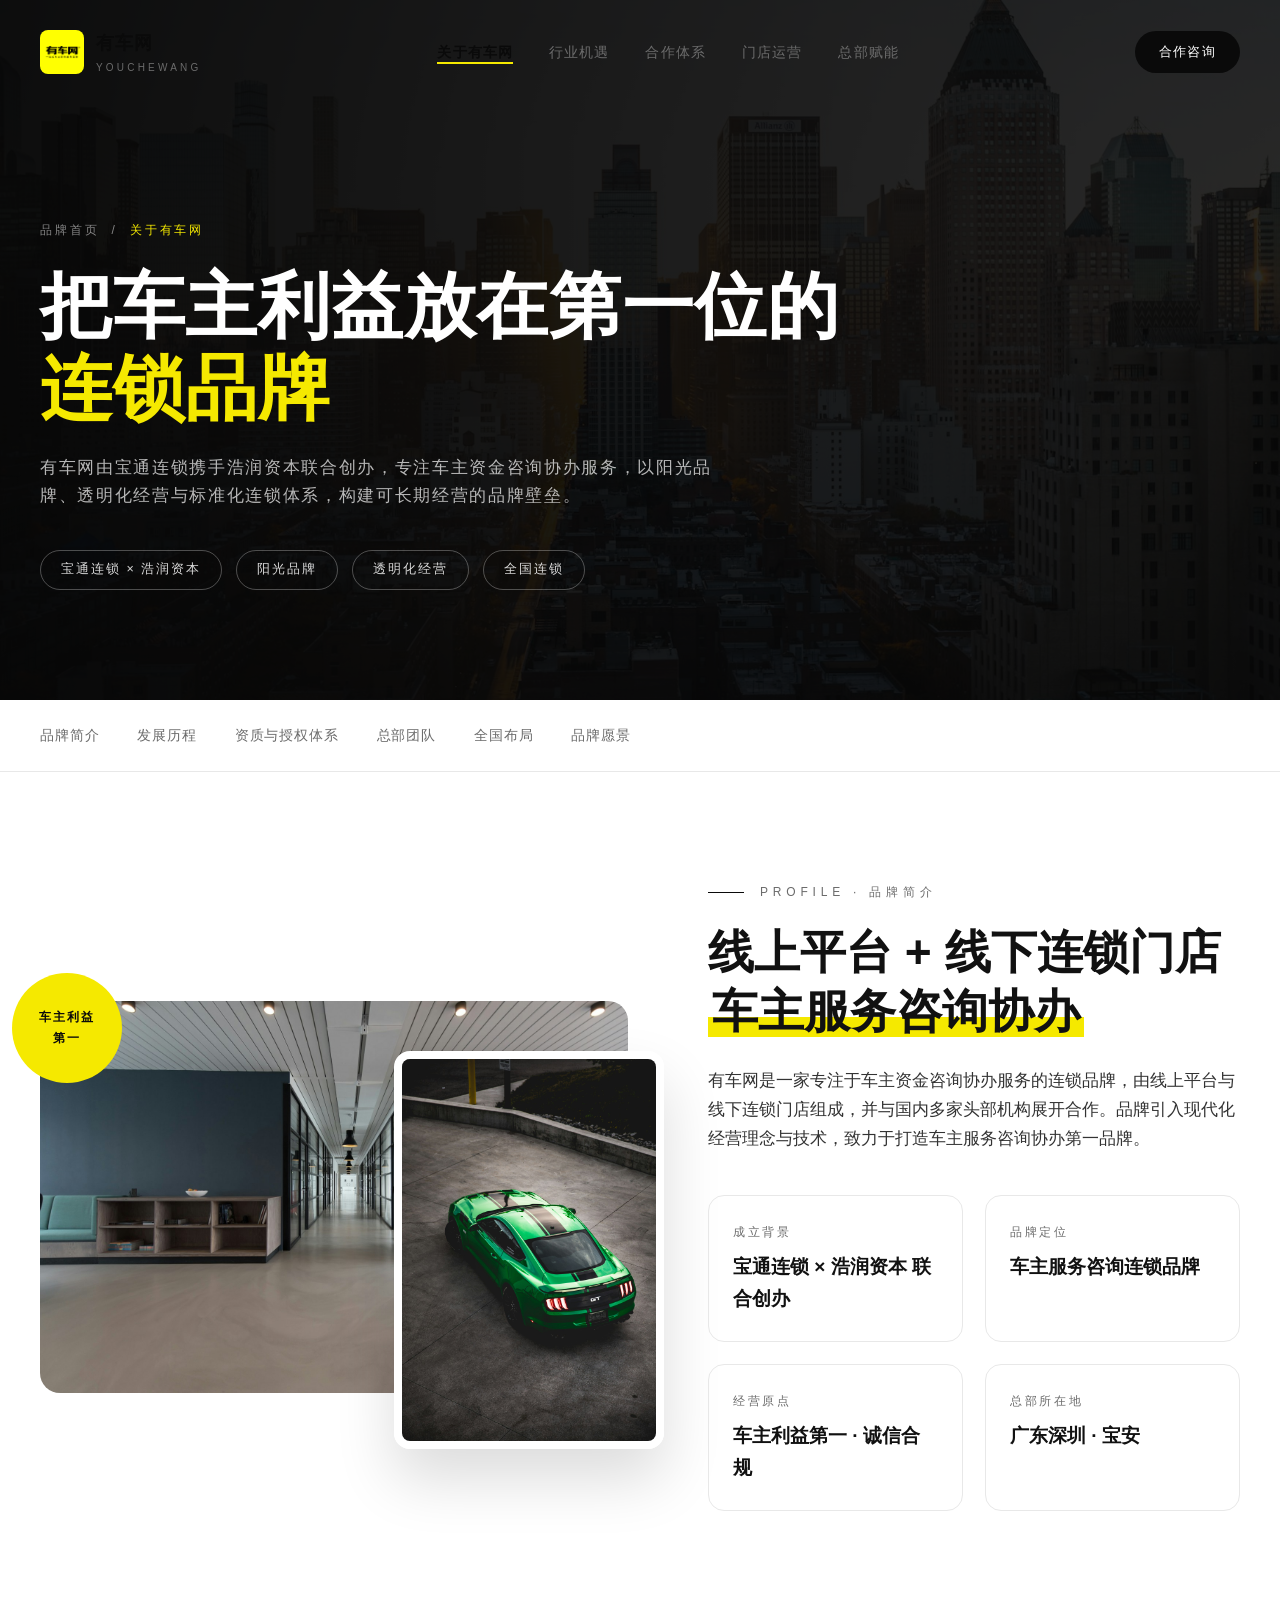
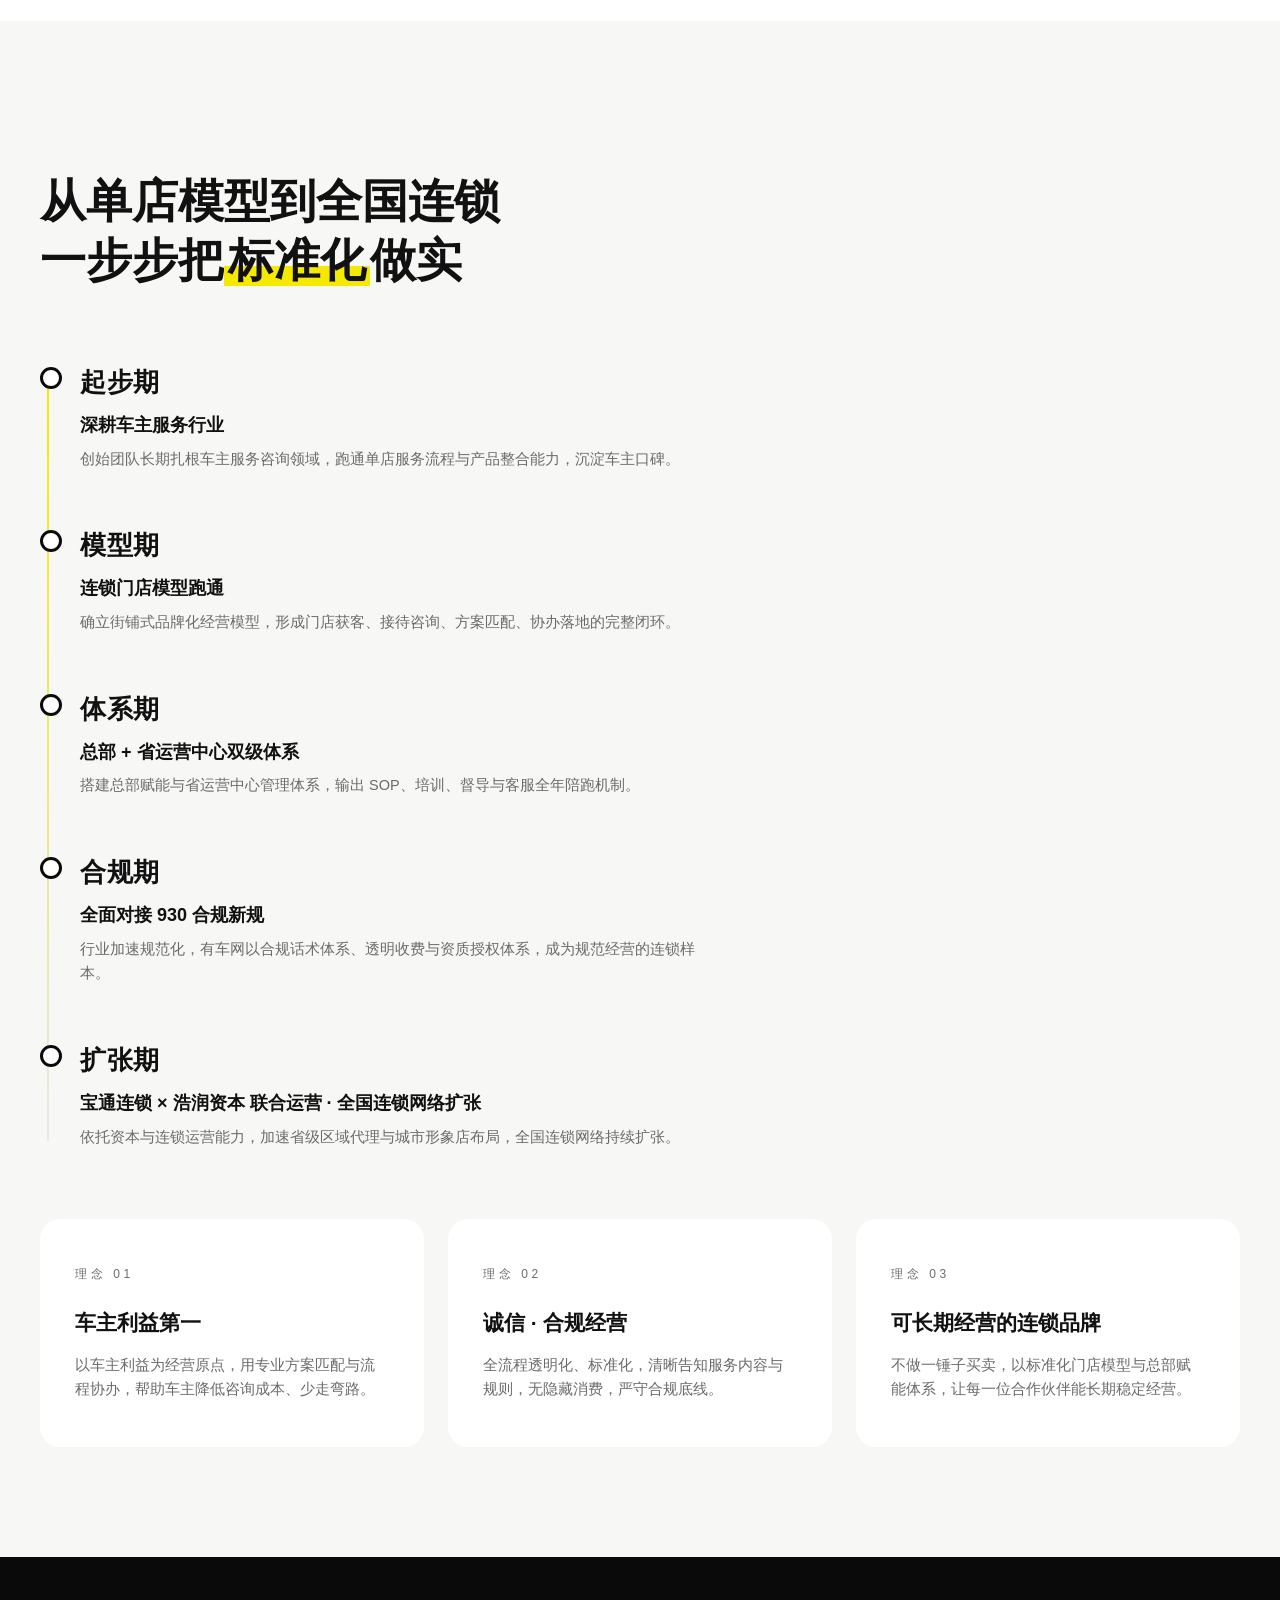
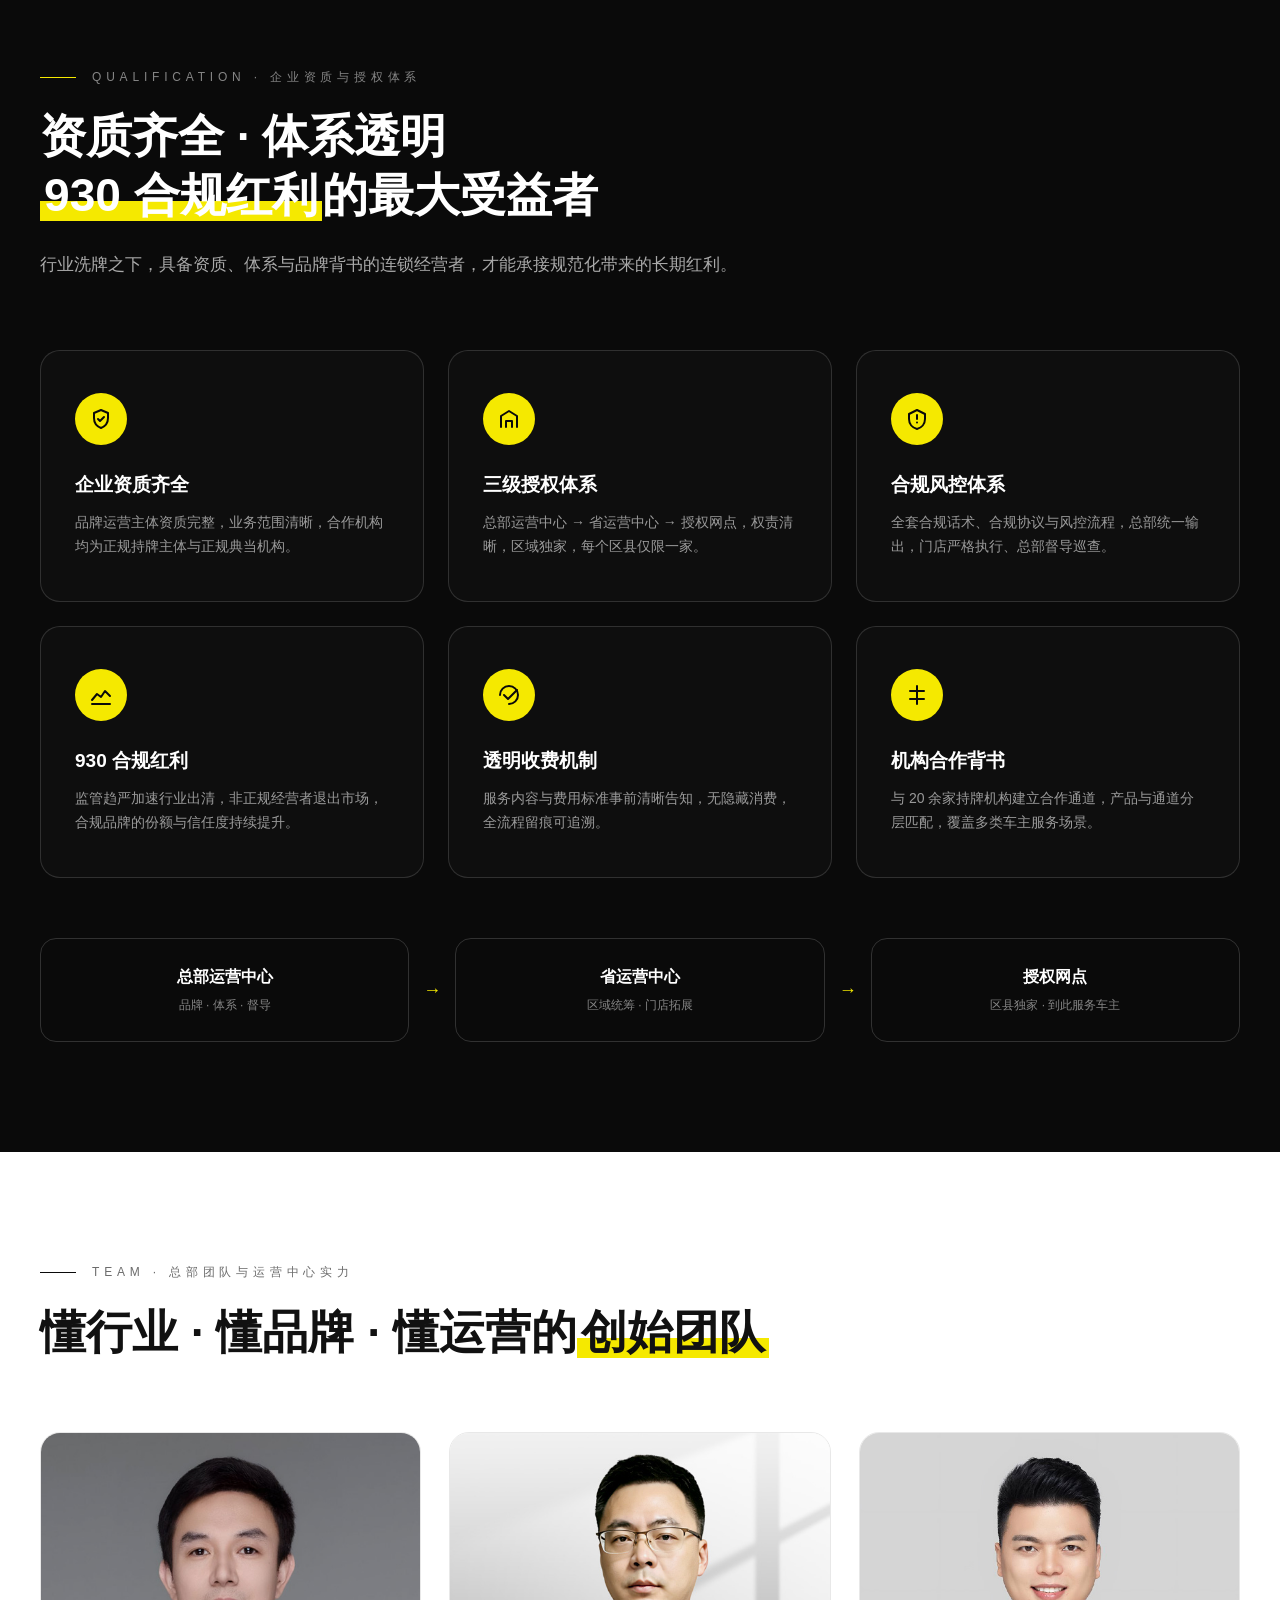
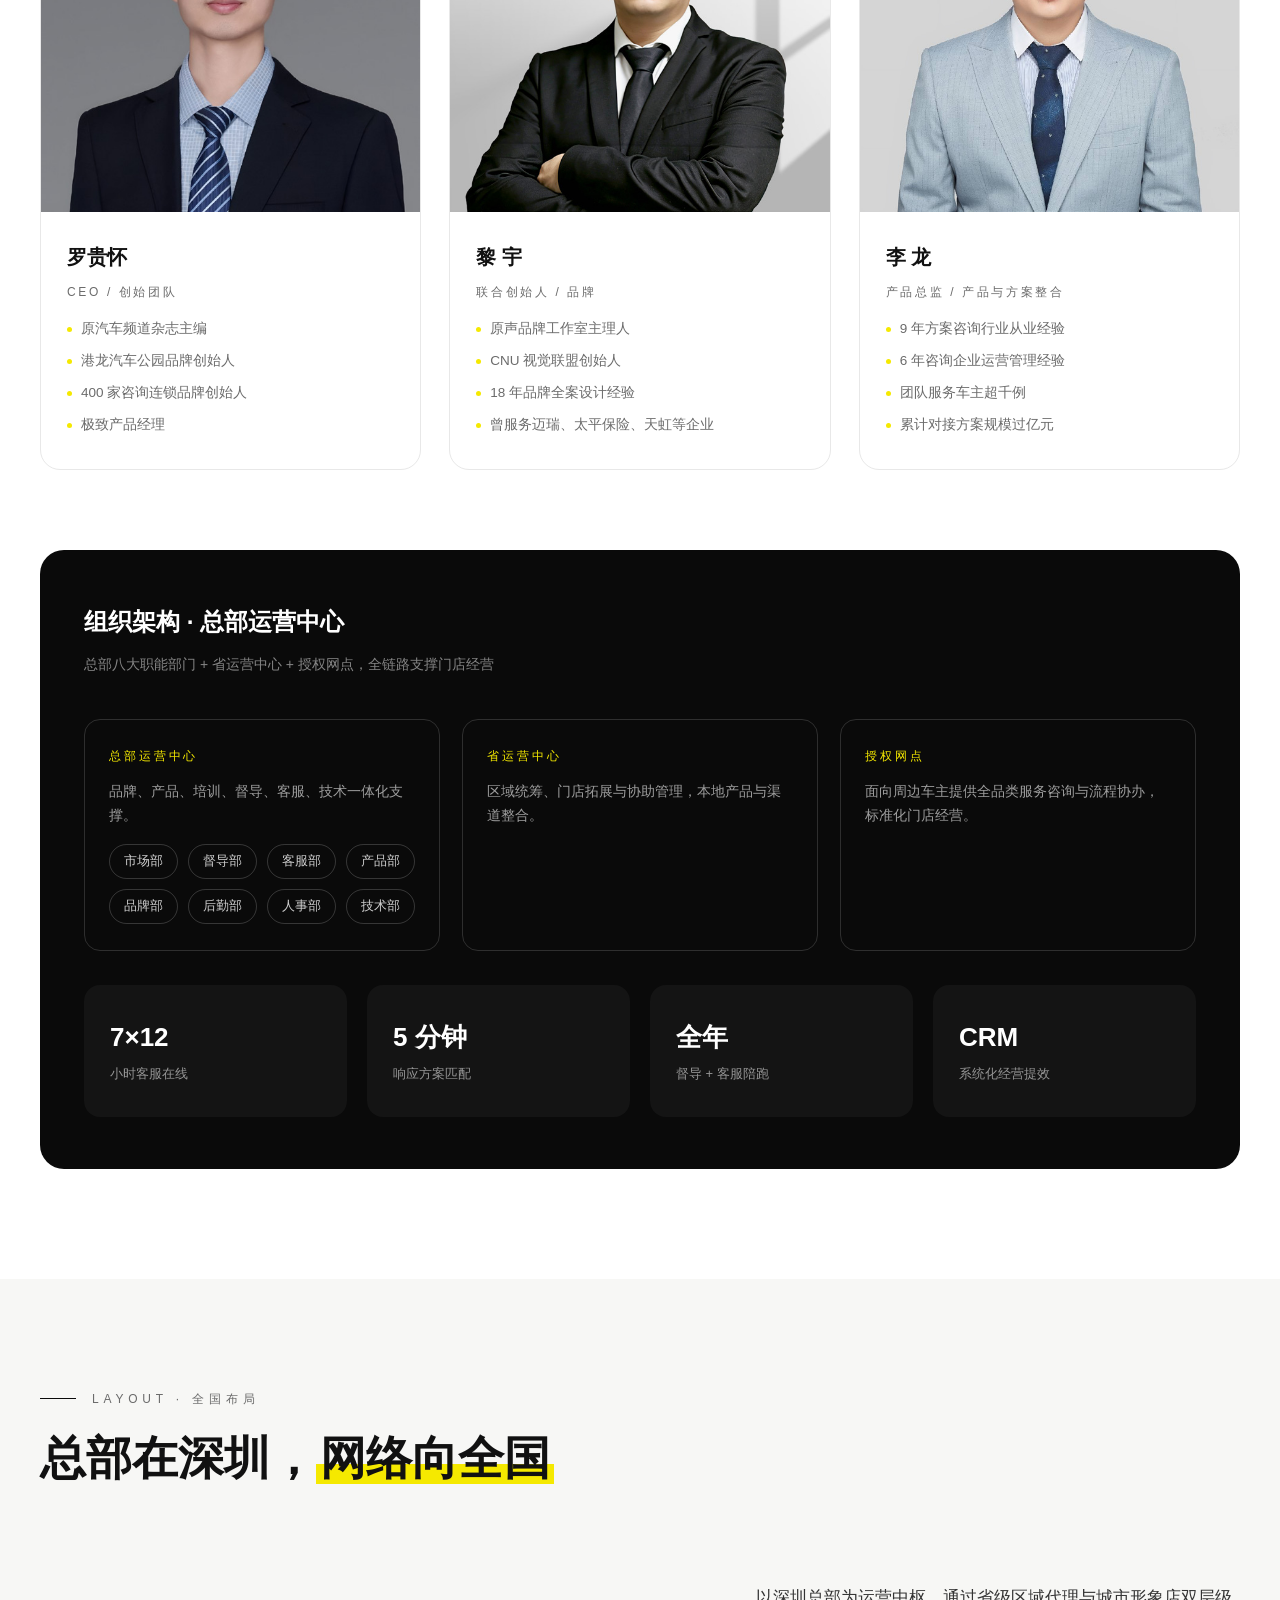
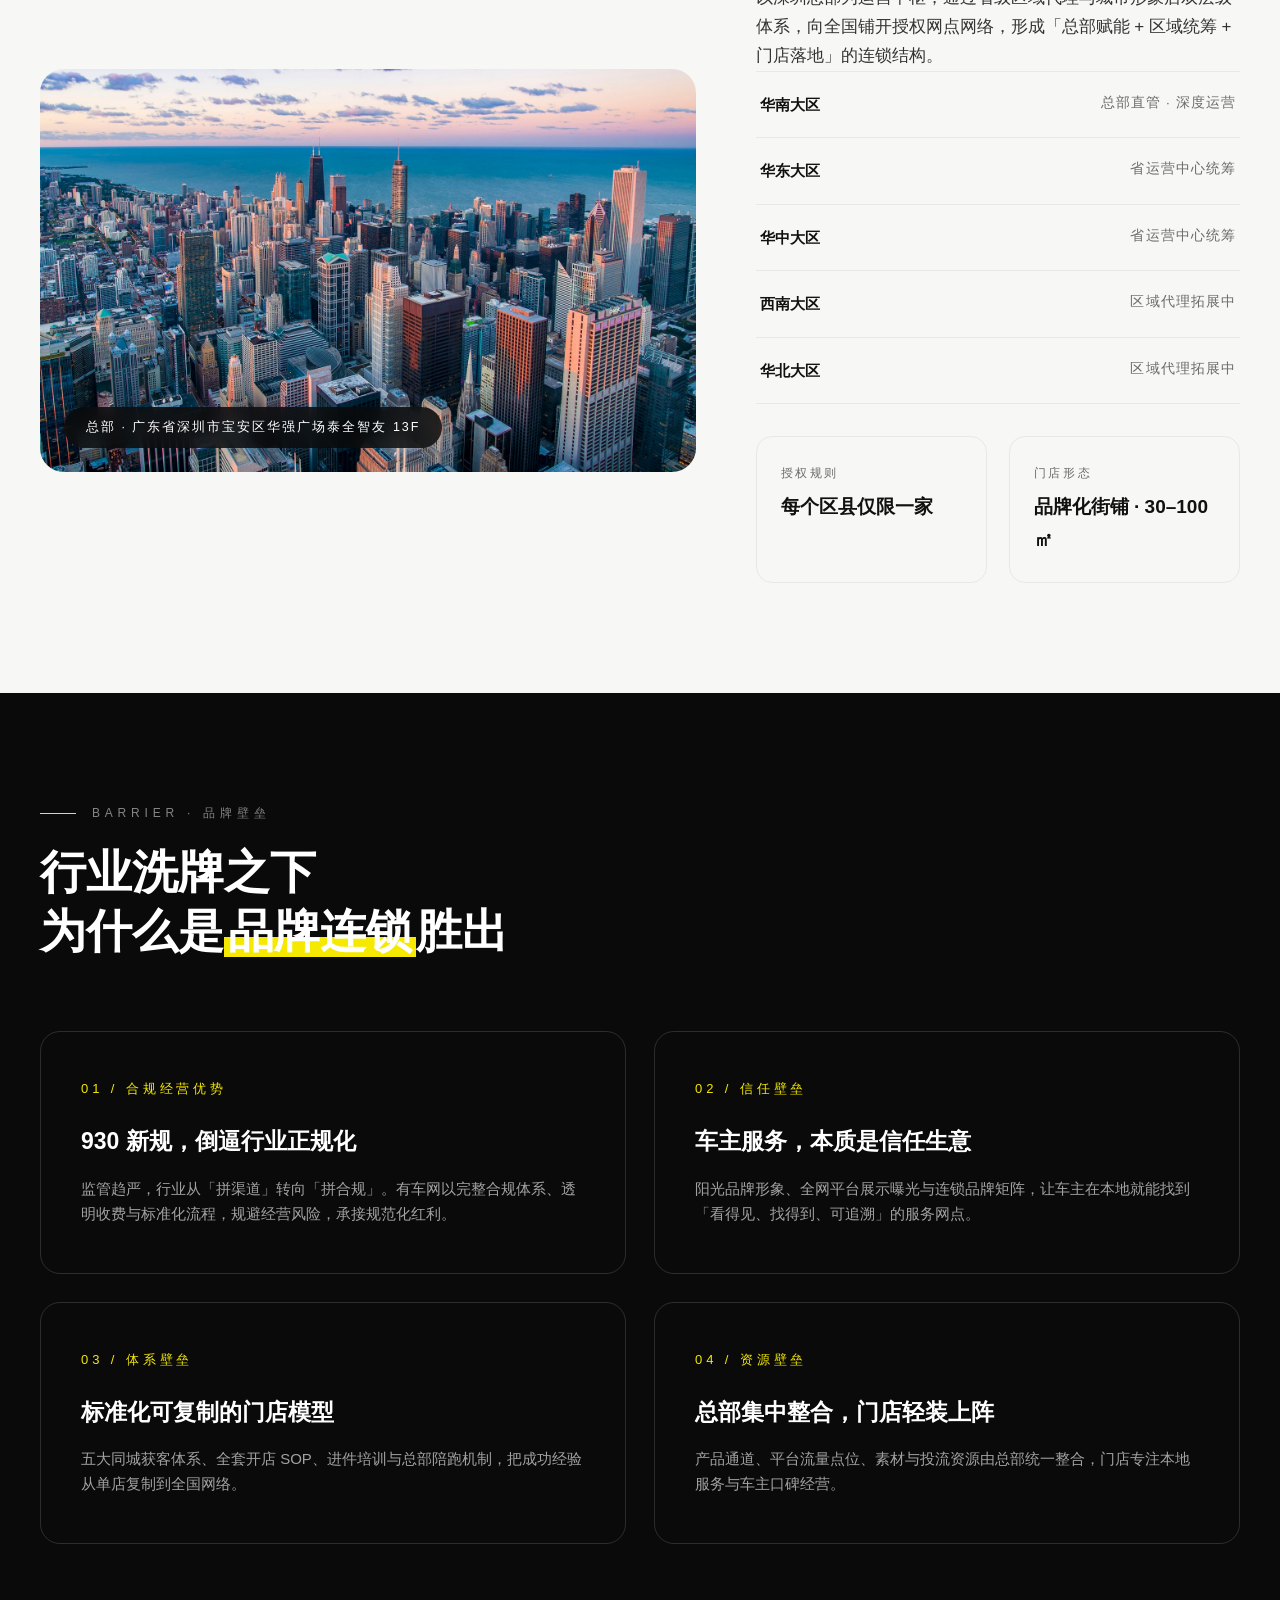
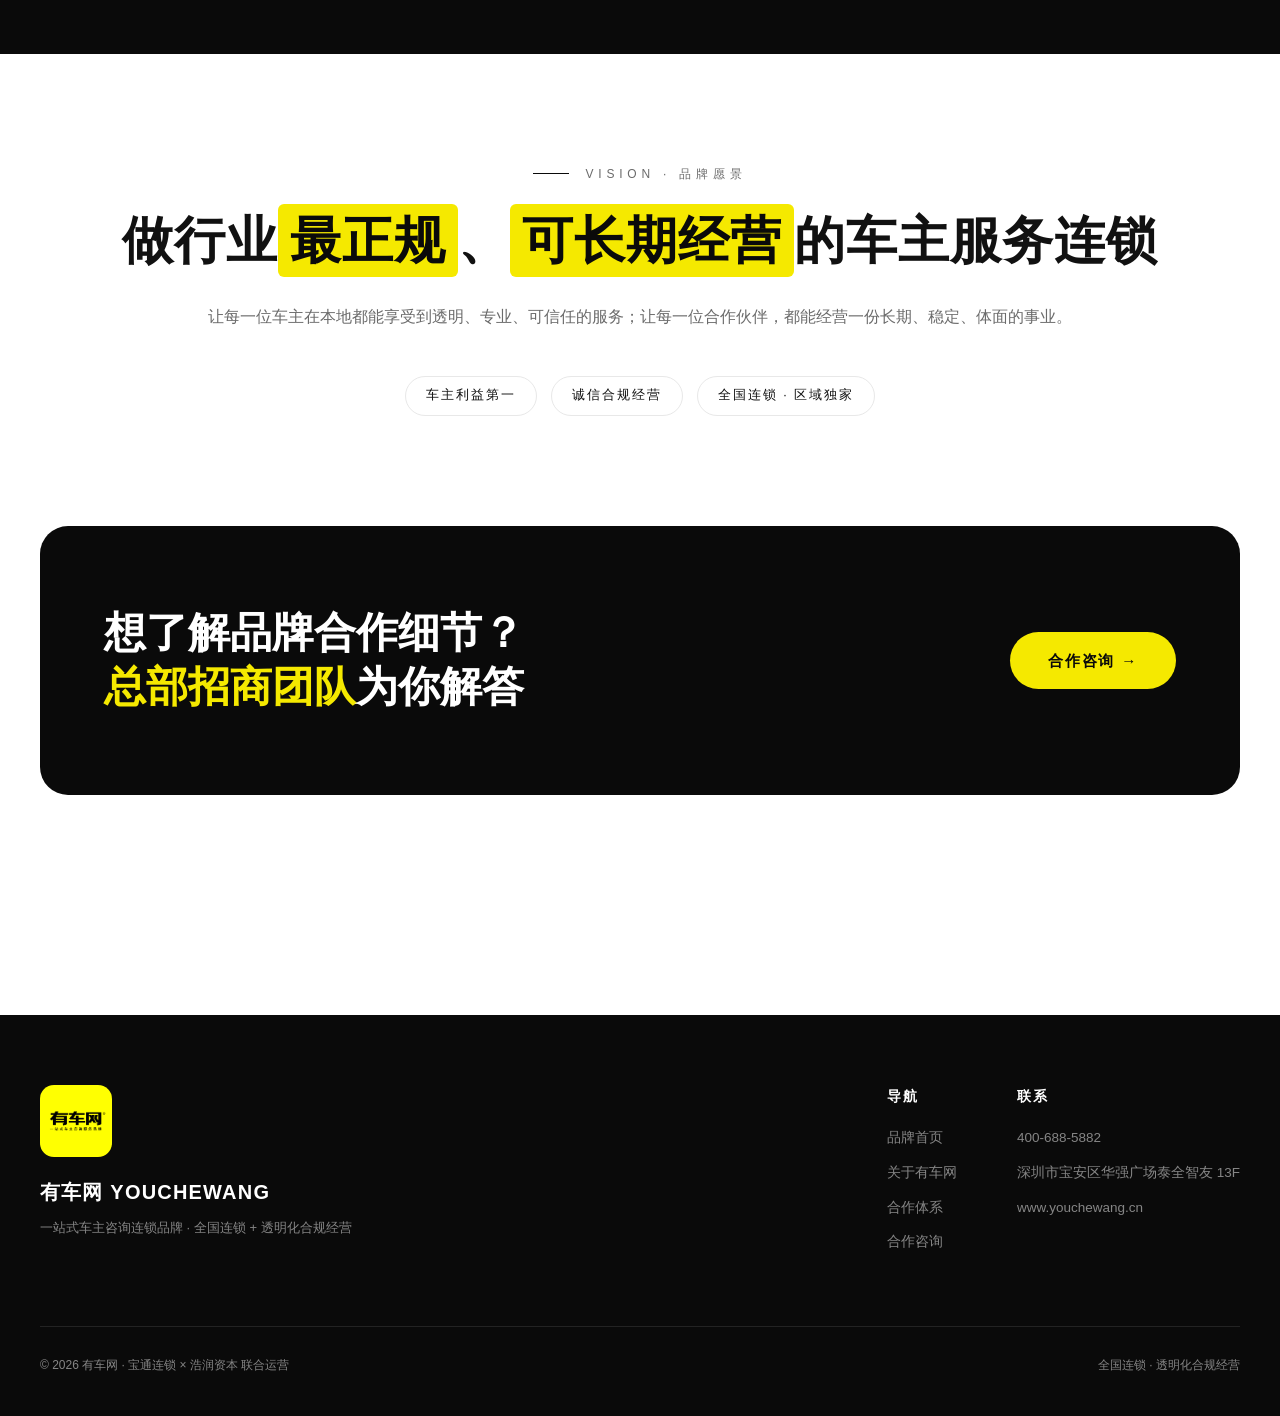
==== commit b1f74283: "修复团队照片切头问题：图片区改为1:1完整显示，移除悬停放大" ====
--- a/about.html
+++ b/about.html
@@ -162,9 +162,8 @@
   .team-grid { display:grid; grid-template-columns: repeat(3,1fr); gap:28px; }
   .member { border-radius:20px; overflow:hidden; background:#fff; border:1px solid var(--line); transition: all .5s var(--ease); }
   .member:hover { transform: translateY(-8px); box-shadow: 0 26px 60px rgba(0,0,0,.1); }
-  .member .ph { height:260px; overflow:hidden; background: var(--bg-soft); }
-  .member .ph img { width:100%; height:100%; object-fit:cover; transition: transform 1.1s var(--ease); }
-  .member:hover .ph img { transform: scale(1.06); }
+  .member .ph { aspect-ratio: 1/1; overflow:hidden; background: var(--bg-soft); }
+  .member .ph img { width:100%; height:100%; object-fit:cover; object-position:center top; }
   .member .bd { padding:28px 26px 32px; }
   .member h3 { font-size:20px; font-weight:800; }
   .member .role { font-size:12px; letter-spacing:.22em; color: var(--grey); margin:8px 0 16px; }
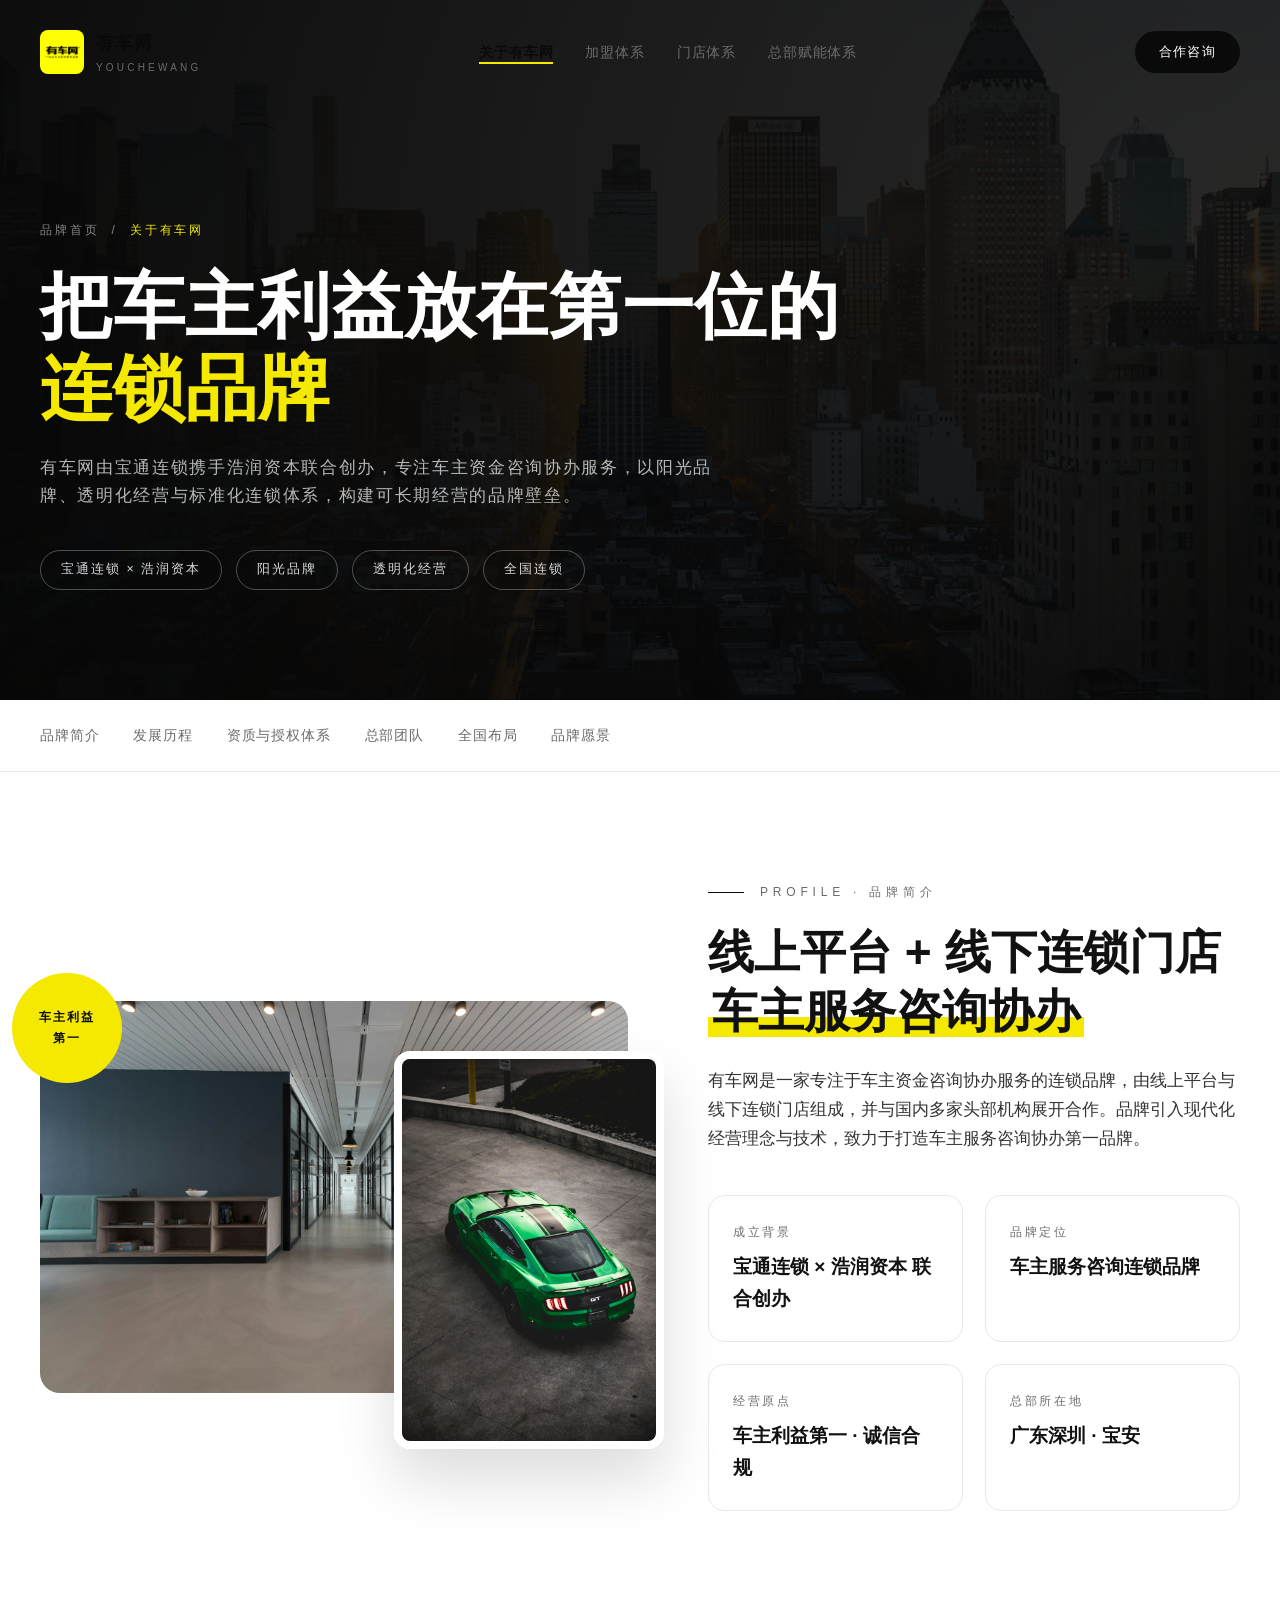
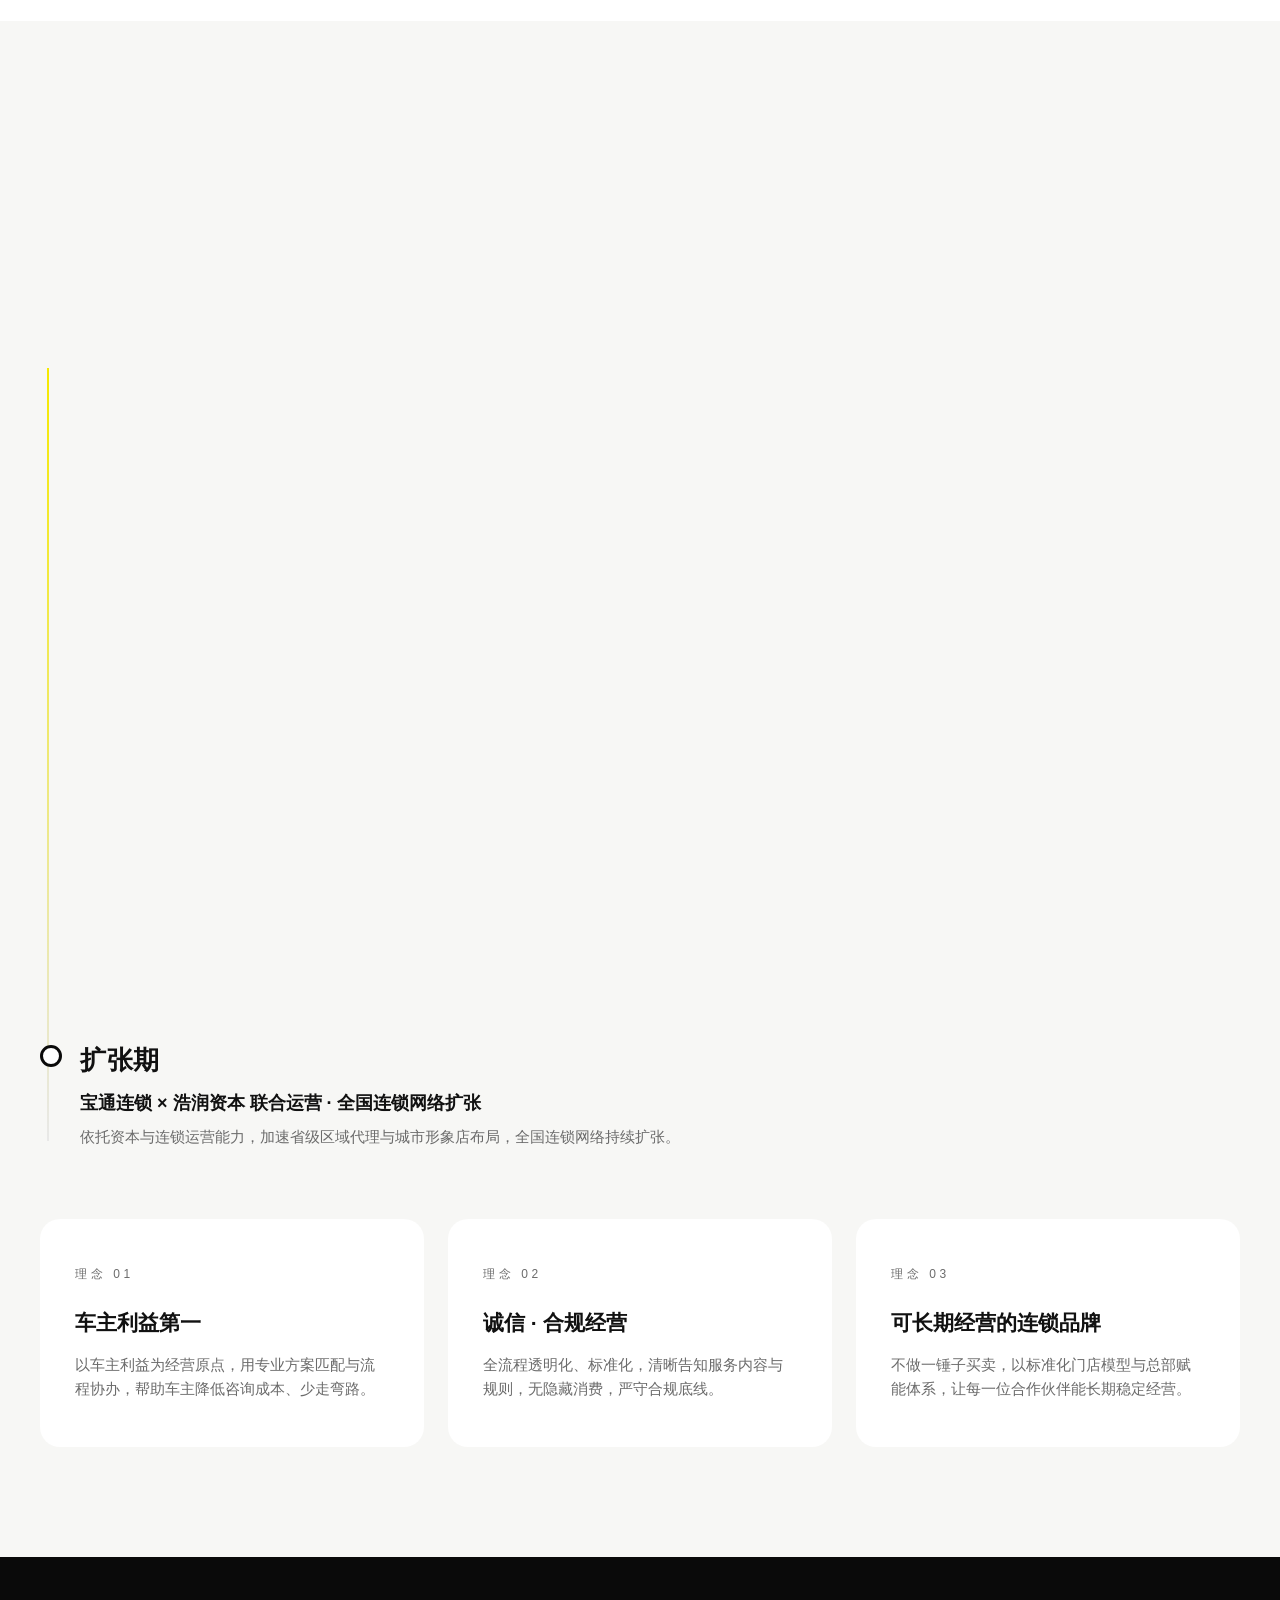
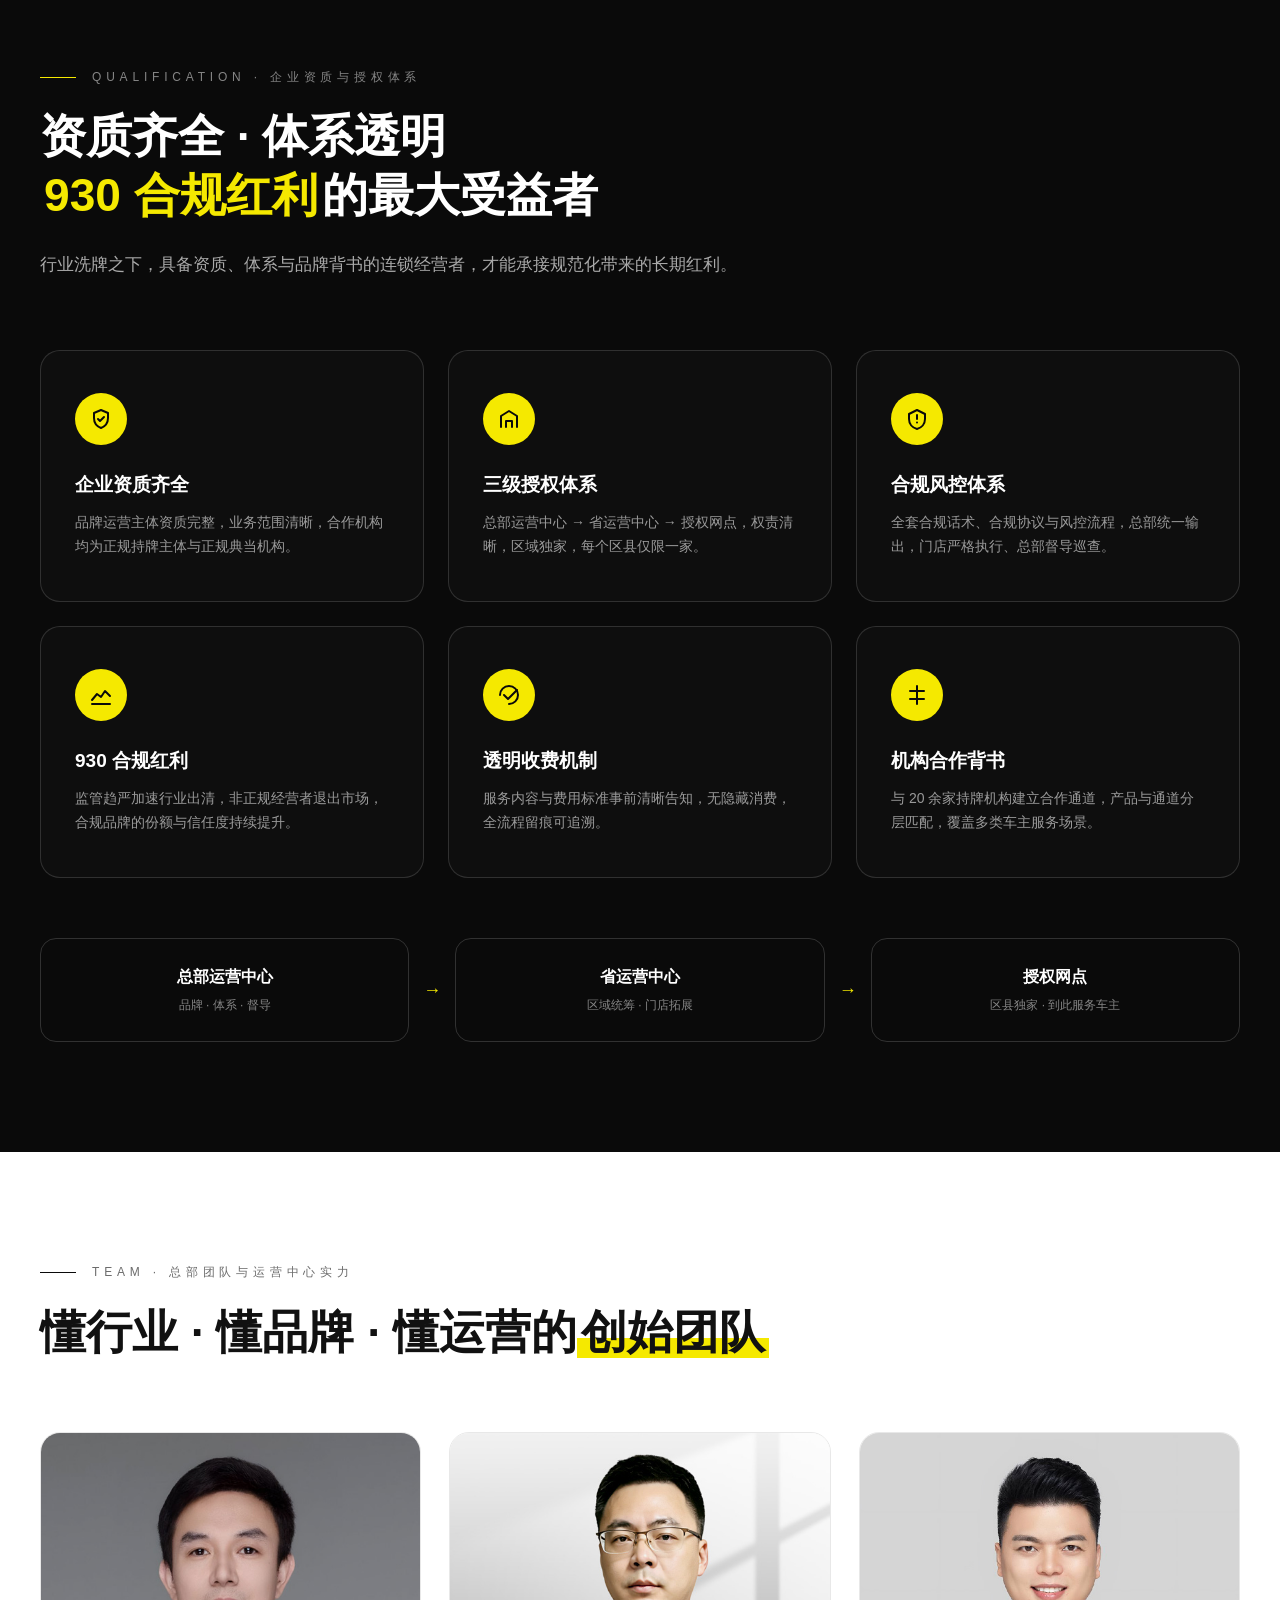
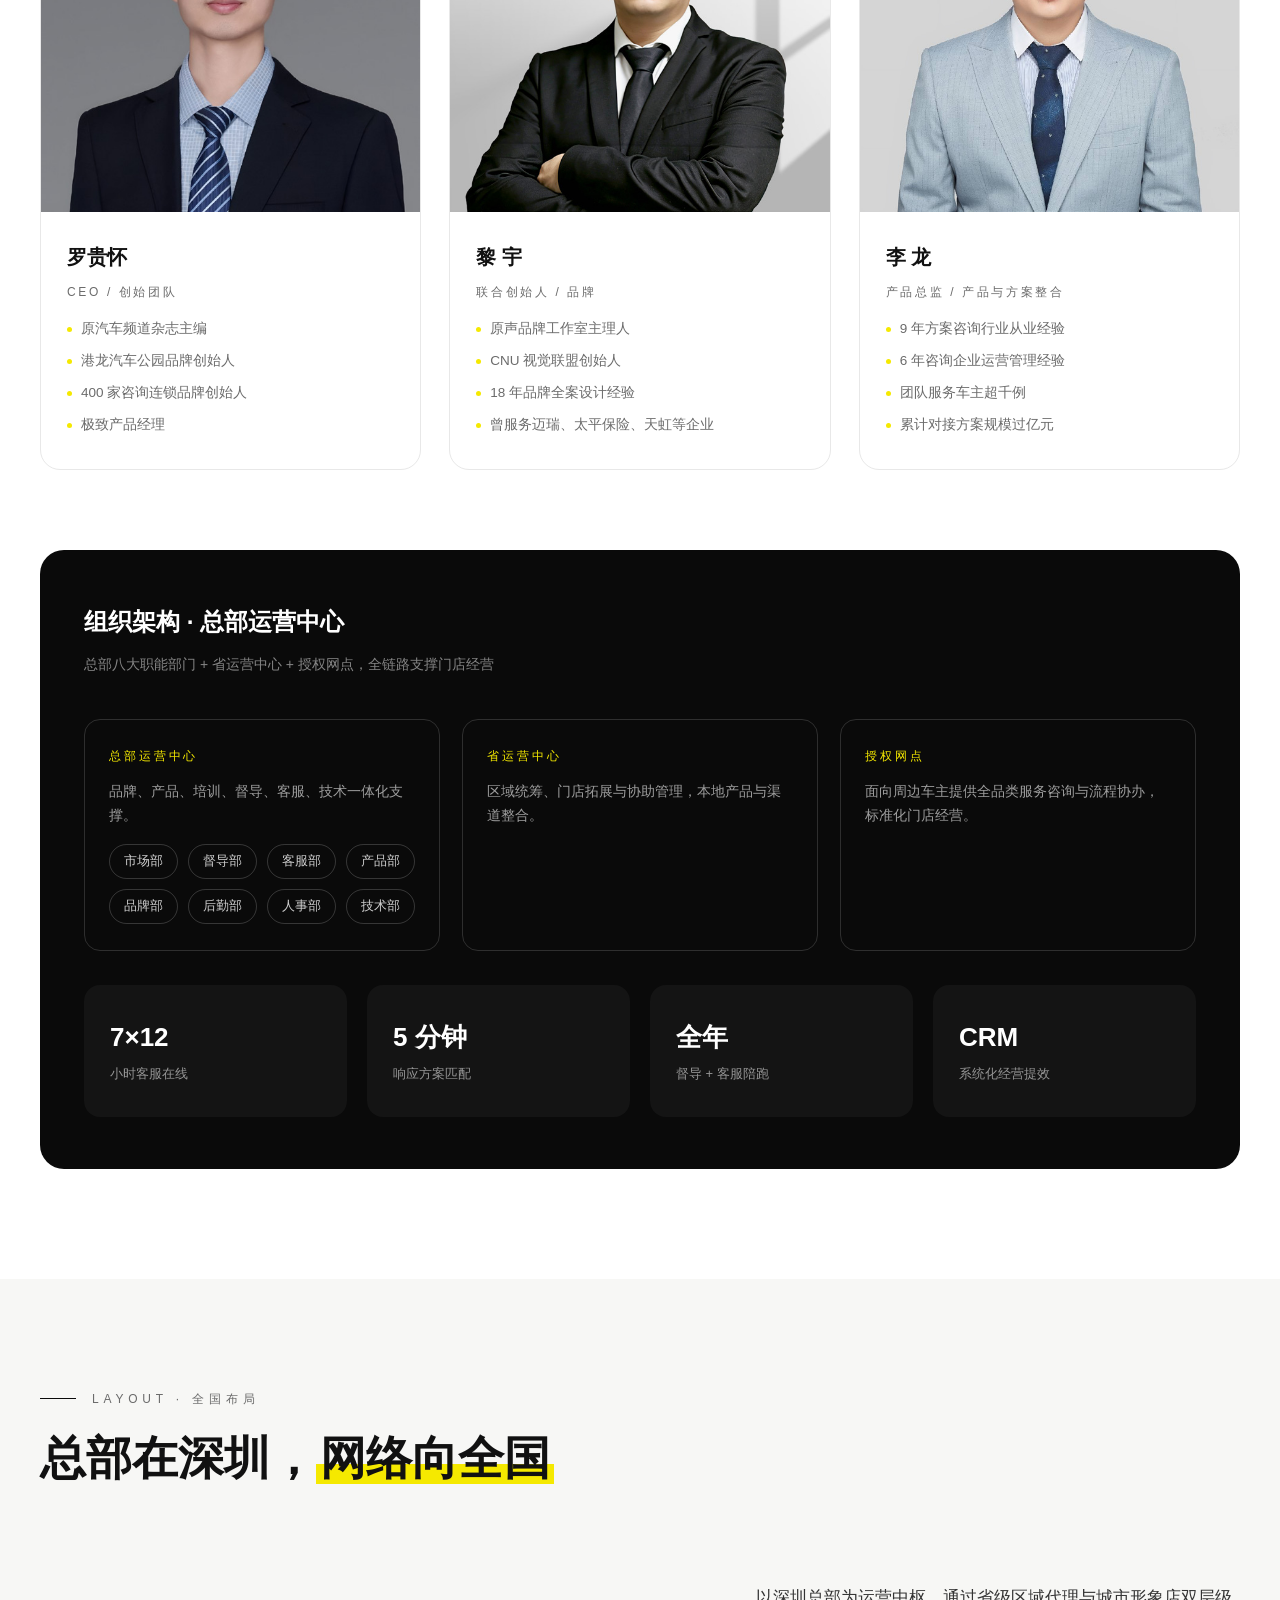
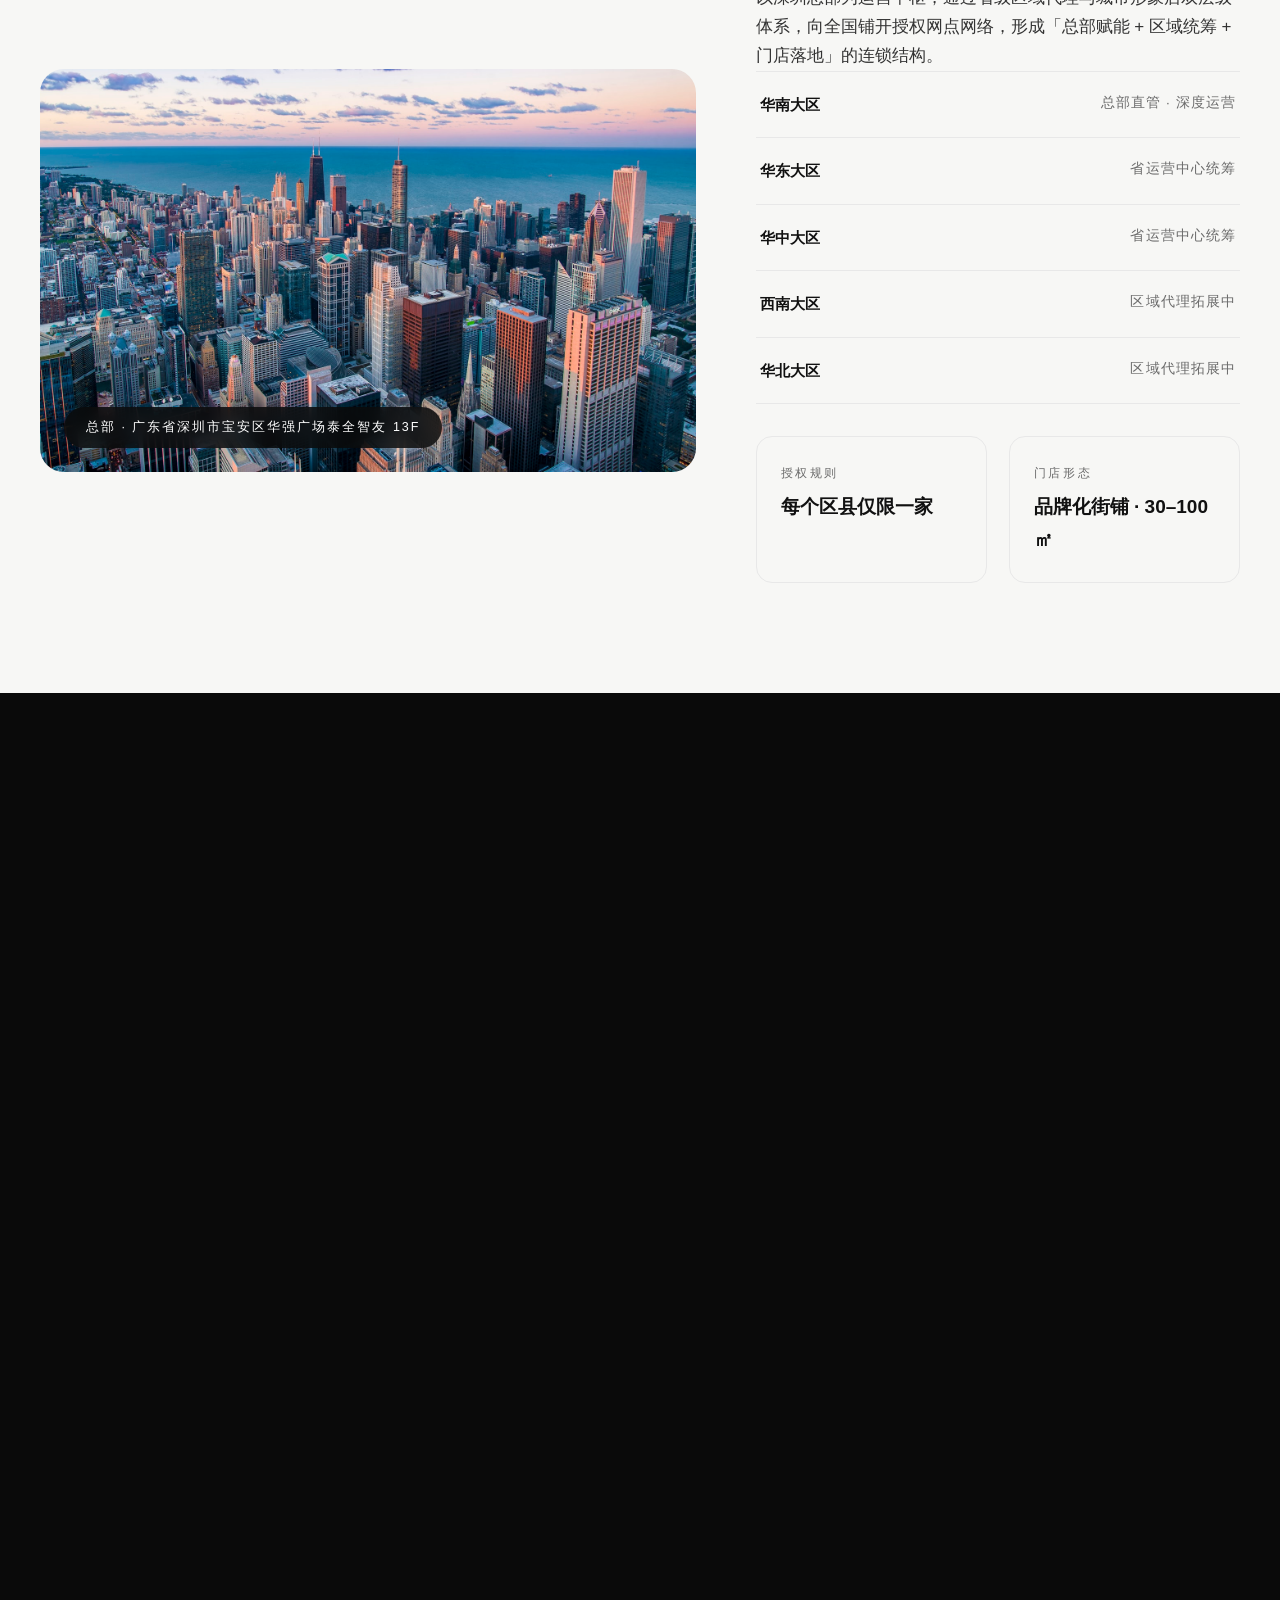
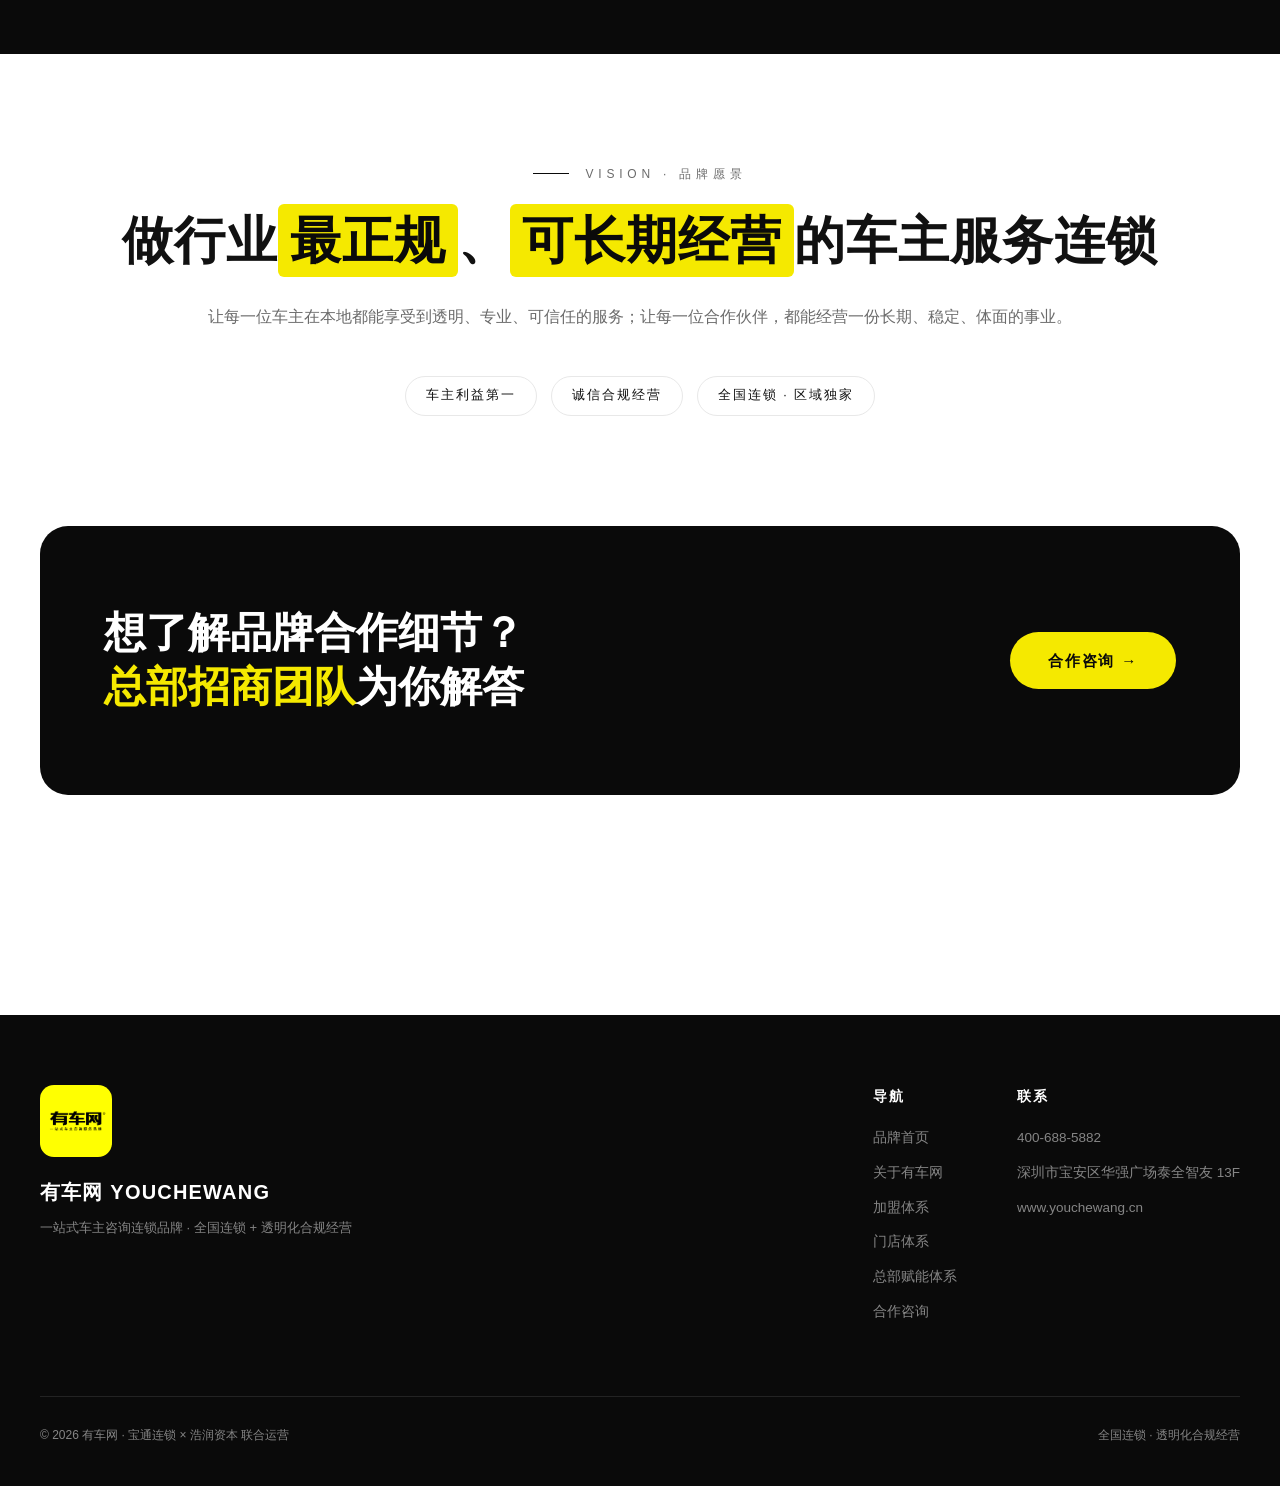
==== commit d5a19166: "多页结构改版：新增加盟/门店/总部赋能/合作咨询四个独立二级页，统一导航与公共样式脚本" ====
--- a/about.html
+++ b/about.html
@@ -6,111 +6,8 @@
 <title>关于有车网 — 品牌简介｜发展历程｜资质体系｜全国布局</title>
 <meta name="description" content="有车网由宝通连锁携手浩润资本联合创办，专注车主资金咨询协办服务的连锁品牌。了解品牌简介、发展历程、经营理念、企业资质与授权体系、总部团队与全国布局。">
 <link rel="icon" type="image/jpeg" href="assets/logo.jpeg">
+<link rel="stylesheet" href="assets/subpage.css">
 <style>
-  :root {
-    --yellow: #F5E900;
-    --black: #0A0A0A;
-    --ink: #111111;
-    --grey: #6B6B6B;
-    --line: #E8E8E8;
-    --bg: #FFFFFF;
-    --bg-soft: #F7F7F5;
-    --ease: cubic-bezier(.22,.61,.36,1);
-    --max: 1280px;
-  }
-  * { margin:0; padding:0; box-sizing:border-box; }
-  html { scroll-behavior: auto; }
-  body {
-    font-family: -apple-system, BlinkMacSystemFont, "PingFang SC", "Helvetica Neue", "Microsoft YaHei", sans-serif;
-    color: var(--ink); background: var(--bg); line-height: 1.7;
-    -webkit-font-smoothing: antialiased; overflow-x: hidden;
-  }
-  img { display:block; max-width:100%; }
-  a { color:inherit; text-decoration:none; }
-  .container { max-width: var(--max); margin: 0 auto; padding: 0 40px; }
-
-  #progress { position: fixed; top:0; left:0; height:3px; width:0%; background: var(--yellow); z-index: 1001; }
-
-  /* nav */
-  nav { position: fixed; top:0; left:0; right:0; z-index: 1000; padding: 28px 0; transition: all .4s var(--ease); }
-  nav.scrolled { background: rgba(255,255,255,.9); backdrop-filter: blur(16px); -webkit-backdrop-filter: blur(16px); padding: 16px 0; border-bottom: 1px solid var(--line); }
-  .nav-inner { max-width: var(--max); margin:0 auto; padding: 0 40px; display:flex; align-items:center; justify-content:space-between; }
-  .nav-logo { display:flex; align-items:center; gap:12px; }
-  .nav-logo img { width:44px; height:44px; object-fit:cover; border-radius:8px; }
-  .nav-logo .name { font-weight:800; font-size:18px; letter-spacing:.05em; color: var(--black); }
-  .nav-logo .name small { display:block; font-weight:400; font-size:10px; letter-spacing:.32em; color: var(--grey); }
-  .nav-links { display:flex; gap:36px; list-style:none; }
-  .nav-links a { font-size:14px; color: var(--grey); letter-spacing:.08em; position:relative; padding:4px 0; transition: color .3s; }
-  .nav-links a::after { content:''; position:absolute; left:0; bottom:0; width:0; height:2px; background: var(--yellow); transition: width .35s var(--ease); }
-  .nav-links a:hover { color: var(--black); }
-  .nav-links a:hover::after { width:100%; }
-  .nav-links a.active { color: var(--black); font-weight:600; }
-  .nav-links a.active::after { width:100%; }
-  .nav-cta { background: var(--black); color:#fff; padding:10px 24px; border-radius:999px; font-size:13px; letter-spacing:.1em; transition: transform .3s var(--ease), background .3s; }
-  .nav-cta:hover { transform: translateY(-2px); background:#000; }
-  .nav-m-right { display:none; align-items:center; gap:12px; }
-  .nav-burger { display:none; background:none; border:none; cursor:pointer; padding:6px; }
-  .nav-burger span { display:block; width:24px; height:2px; background: var(--black); margin:6px 0; border-radius:2px; transition: all .4s var(--ease); }
-  .nav-burger.open span:nth-child(1) { transform: translateY(8px) rotate(45deg); }
-  .nav-burger.open span:nth-child(2) { opacity:0; }
-  .nav-burger.open span:nth-child(3) { transform: translateY(-8px) rotate(-45deg); }
-
-  .m-menu { position:fixed; inset:0; z-index:999; background: var(--black); display:flex; flex-direction:column; justify-content:center; padding: 0 48px; gap:8px; clip-path: circle(0 at calc(100% - 52px) 40px); transition: clip-path .65s var(--ease); visibility:hidden; }
-  .m-menu.open { clip-path: circle(150% at calc(100% - 52px) 40px); visibility:visible; }
-  .m-menu a { color:#fff; font-size:30px; font-weight:800; letter-spacing:.06em; padding:12px 0; display:flex; align-items:baseline; gap:16px; opacity:0; transform: translateY(26px); transition: opacity .5s var(--ease), transform .5s var(--ease), color .3s; }
-  .m-menu a i { font-style:normal; font-size:12px; color: var(--yellow); letter-spacing:.2em; font-weight:400; }
-  .m-menu a:hover { color: var(--yellow); }
-  .m-menu.open a { opacity:1; transform: translateY(0); }
-  .m-menu.open a:nth-child(1) { transition-delay:.15s; } .m-menu.open a:nth-child(2) { transition-delay:.22s; }
-  .m-menu.open a:nth-child(3) { transition-delay:.29s; } .m-menu.open a:nth-child(4) { transition-delay:.36s; }
-  .m-menu.open a:nth-child(5) { transition-delay:.43s; } .m-menu.open a:nth-child(6) { transition-delay:.5s; }
-  .m-menu .m-foot { margin-top:40px; color: rgba(255,255,255,.45); font-size:13px; letter-spacing:.1em; opacity:0; transition: opacity .5s .55s; }
-  .m-menu.open .m-foot { opacity:1; }
-
-  /* page hero */
-  .page-hero {
-    position: relative; padding: 220px 0 110px; background: var(--black); color:#fff; overflow:hidden;
-  }
-  .page-hero .bg {
-    position:absolute; inset:-10% 0; background: url('assets/city.jpg') center/cover no-repeat; opacity:.28;
-  }
-  .page-hero .bg::after { content:''; position:absolute; inset:0; background: linear-gradient(90deg, rgba(0,0,0,.9), rgba(0,0,0,.5)); }
-  .page-hero .inner { position:relative; z-index:2; }
-  .crumb { font-size:12px; letter-spacing:.24em; color: rgba(255,255,255,.5); margin-bottom: 26px; display:flex; gap:12px; align-items:center; }
-  .crumb a:hover { color: var(--yellow); }
-  .page-hero h1 { font-size: clamp(38px, 5.6vw, 76px); font-weight:800; line-height:1.14; letter-spacing:.01em; }
-  .page-hero h1 .accent { color: var(--yellow); }
-  .page-hero p { color: rgba(255,255,255,.7); font-size: clamp(14px,1.3vw,18px); letter-spacing:.1em; margin-top:24px; max-width:680px; }
-  .hero-tags { display:flex; gap:14px; flex-wrap:wrap; margin-top:40px; }
-  .hero-tags span { border:1px solid rgba(255,255,255,.28); border-radius:999px; padding:8px 20px; font-size:12.5px; letter-spacing:.16em; color: rgba(255,255,255,.85); }
-
-  /* sub nav */
-  .subnav { position: sticky; top: 0; z-index: 900; background: rgba(255,255,255,.94); backdrop-filter: blur(14px); -webkit-backdrop-filter: blur(14px); border-bottom:1px solid var(--line); }
-  .subnav-inner { max-width: var(--max); margin:0 auto; padding: 0 40px; display:flex; gap:38px; overflow-x:auto; }
-  .subnav a { font-size:14px; color: var(--grey); padding: 24px 0; white-space:nowrap; position:relative; transition: color .3s; letter-spacing:.06em; }
-  .subnav a::after { content:''; position:absolute; left:0; right:0; bottom:0; height:3px; background: var(--yellow); transform: scaleX(0); transition: transform .35s var(--ease); }
-  .subnav a:hover { color: var(--black); }
-  .subnav a.active { color: var(--black); font-weight:700; }
-  .subnav a.active::after { transform: scaleX(1); }
-
-  section { padding: 110px 0; }
-  section.soft { background: var(--bg-soft); }
-  section.dark { background: var(--black); color:#fff; }
-  .sec-head { margin-bottom: 70px; }
-  .sec-kicker { font-size:12px; letter-spacing:.4em; color: var(--grey); display:flex; align-items:center; gap:16px; margin-bottom:20px; }
-  .sec-kicker::before { content:''; width:36px; height:1px; background: var(--black); }
-  .dark .sec-kicker { color: rgba(255,255,255,.5); }
-  .dark .sec-kicker::before { background: var(--yellow); }
-  .sec-title { font-size: clamp(28px, 3.6vw, 48px); font-weight:800; line-height:1.28; }
-  .sec-title .accent { background: linear-gradient(transparent 62%, var(--yellow) 62%); padding:0 4px; }
-  .lead { font-size:17px; color:#333; margin-top:26px; }
-  .dark .lead { color: rgba(255,255,255,.65); }
-
-  .reveal { opacity:0; transform: translateY(46px); transition: opacity .9s var(--ease), transform .9s var(--ease); }
-  .reveal.in { opacity:1; transform: translateY(0); }
-  .reveal[data-d="1"]{transition-delay:.1s} .reveal[data-d="2"]{transition-delay:.2s}
-  .reveal[data-d="3"]{transition-delay:.3s} .reveal[data-d="4"]{transition-delay:.4s}
-  .reveal[data-d="5"]{transition-delay:.5s} .reveal[data-d="6"]{transition-delay:.6s}
 
   /* 品牌简介 */
   .intro-grid { display:grid; grid-template-columns: 1.05fr .95fr; gap: 80px; align-items:center; }
@@ -237,16 +134,6 @@
   .m-contact.show { opacity:1; pointer-events:auto; transform:translateY(0); }
 
   @media (max-width: 960px) {
-    .container { padding: 0 24px; }
-    .nav-links, .nav-cta { display:none; }
-    .nav-m-right { display:flex; }
-    .nav-burger { display:block; }
-    nav { padding: 18px 0; }
-    nav.scrolled { padding: 12px 0; }
-    .subnav-inner { padding: 0 24px; gap:26px; }
-    .subnav a { padding: 18px 0; font-size:13px; }
-    .page-hero { padding: 150px 0 80px; }
-    section { padding: 76px 0; }
     .intro-grid, .map-wrap, .barrier-grid { grid-template-columns: 1fr; gap:48px; }
     .philosophy, .qual-grid, .team-grid, .org-lv { grid-template-columns: 1fr; }
     .power-grid { grid-template-columns: 1fr 1fr; }
@@ -254,9 +141,9 @@
     .intro-media .img-sub { right:0; bottom:-40px; }
     .cta { padding: 52px 32px; }
     .org { padding: 40px 28px; }
-    .m-contact { display:flex; }
     .chain-arrow { display:none; }
   }
+
 </style>
 </head>
 <body>
@@ -271,12 +158,11 @@
     </a>
     <ul class="nav-links">
       <li><a href="about.html" class="active">关于有车网</a></li>
-      <li><a href="index.html#chance">行业机遇</a></li>
-      <li><a href="index.html#models">合作体系</a></li>
-      <li><a href="index.html#ops">门店运营</a></li>
-      <li><a href="index.html#empower">总部赋能</a></li>
+      <li><a href="join.html">加盟体系</a></li>
+      <li><a href="store.html">门店体系</a></li>
+      <li><a href="hq.html">总部赋能体系</a></li>
     </ul>
-    <a href="index.html#contact" class="nav-cta">合作咨询</a>
+    <a href="contact.html" class="nav-cta">合作咨询</a>
     <div class="nav-m-right">
       <button class="nav-burger" id="burger" aria-label="菜单"><span></span><span></span><span></span></button>
     </div>
@@ -286,10 +172,10 @@
 <div class="m-menu" id="mMenu">
   <a href="index.html"><i>01</i>品牌首页</a>
   <a href="about.html"><i>02</i>关于有车网</a>
-  <a href="index.html#chance"><i>03</i>行业机遇</a>
-  <a href="index.html#models"><i>04</i>合作体系</a>
-  <a href="index.html#ops"><i>05</i>门店运营</a>
-  <a href="index.html#contact"><i>06</i>合作咨询</a>
+  <a href="join.html"><i>03</i>加盟体系</a>
+  <a href="store.html"><i>04</i>门店体系</a>
+  <a href="hq.html"><i>05</i>总部赋能体系</a>
+  <a href="contact.html"><i>06</i>合作咨询</a>
   <div class="m-foot">有车网 YOUCHEWANG · 400-688-5882</div>
 </div>
 
@@ -609,7 +495,7 @@
   <div class="container">
     <div class="cta reveal">
       <h2>想了解品牌合作细节？<br><span class="accent">总部招商团队</span>为你解答</h2>
-      <a href="index.html#contact" class="btn">合作咨询 →</a>
+      <a href="contact.html" class="btn">合作咨询 →</a>
     </div>
   </div>
 </section>
@@ -627,14 +513,16 @@
           <h5>导航</h5>
           <a href="index.html">品牌首页</a>
           <a href="about.html">关于有车网</a>
-          <a href="index.html#models">合作体系</a>
-          <a href="index.html#contact">合作咨询</a>
+          <a href="join.html">加盟体系</a>
+          <a href="store.html">门店体系</a>
+          <a href="hq.html">总部赋能体系</a>
+          <a href="contact.html">合作咨询</a>
         </div>
         <div>
           <h5>联系</h5>
           <a href="tel:400-688-5882">400-688-5882</a>
-          <a href="index.html#contact">深圳市宝安区华强广场泰全智友 13F</a>
-          <a href="index.html#contact">www.youchewang.cn</a>
+          <a href="contact.html">深圳市宝安区华强广场泰全智友 13F</a>
+          <a href="contact.html">www.youchewang.cn</a>
         </div>
       </div>
     </div>
@@ -645,93 +533,9 @@
   </div>
 </footer>
 
-<a href="index.html#contact" class="m-contact">合作</a>
+<a href="contact.html" class="m-contact">合作</a>
 <button id="toTop" title="回到顶部">↑</button>
 
-<script>
-  const progress = document.getElementById('progress');
-  const nav = document.getElementById('nav');
-  const toTop = document.getElementById('toTop');
-  const mContact = document.querySelector('.m-contact');
-
-  function onScroll() {
-    const st = window.scrollY;
-    const h = document.documentElement.scrollHeight - window.innerHeight;
-    progress.style.width = (st / h * 100) + '%';
-    nav.classList.toggle('scrolled', st > 60);
-    toTop.classList.toggle('show', st > 600);
-    if (mContact) mContact.classList.toggle('show', st > 600);
-  }
-  window.addEventListener('scroll', onScroll, { passive: true });
-  onScroll();
-
-  function smoothScrollTo(targetY, duration = 1300) {
-    const startY = window.scrollY, diff = targetY - startY, t0 = performance.now();
-    function ease(t) { return t < .5 ? 8*t*t*t*t : 1 - Math.pow(-2*t + 2, 4)/2; }
-    function step(t) {
-      const p = Math.min((t - t0) / duration, 1);
-      window.scrollTo(0, startY + diff * ease(p));
-      if (p < 1) requestAnimationFrame(step);
-    }
-    requestAnimationFrame(step);
-  }
-  toTop.addEventListener('click', () => smoothScrollTo(0, 1400));
-
-  // 页内锚点 + 二级导航高亮
-  const subLinks = [...document.querySelectorAll('.subnav a')];
-  function setSubActive(id) {
-    subLinks.forEach(a => a.classList.toggle('active', a.getAttribute('href') === id));
-  }
-  document.querySelectorAll('a[href^="#"]').forEach(a => {
-    a.addEventListener('click', (e) => {
-      const id = a.getAttribute('href');
-      if (id === '#' || id.length < 2) return;
-      const el = document.querySelector(id);
-      if (!el) return;
-      e.preventDefault();
-      setSubActive(id);
-      const offset = document.getElementById('subnav').offsetHeight + 12;
-      const y = el.getBoundingClientRect().top + window.scrollY - offset;
-      smoothScrollTo(Math.max(0, y), 1400);
-      history.replaceState(null, '', id);
-    });
-  });
-
-  // 滚动联动二级导航
-  const spy = ['profile','history','qualification','team','layout','vision']
-    .map(id => document.getElementById(id)).filter(Boolean);
-  let ticking = false;
-  function updateSpy() {
-    ticking = false;
-    const pos = window.scrollY + document.getElementById('subnav').offsetHeight + 160;
-    let cur = '';
-    spy.forEach(sec => { if (pos >= sec.offsetTop) cur = '#' + sec.id; });
-    const bottom = document.documentElement.scrollHeight - window.innerHeight;
-    if (window.scrollY >= bottom - 4 && spy.length) cur = '#' + spy[spy.length - 1].id;
-    subLinks.forEach(a => a.classList.toggle('active', a.getAttribute('href') === cur));
-  }
-  window.addEventListener('scroll', () => {
-    if (!ticking) { ticking = true; requestAnimationFrame(updateSpy); }
-  }, { passive: true });
-  updateSpy();
-
-  // reveal
-  const io = new IntersectionObserver((entries) => {
-    entries.forEach(e => { if (e.isIntersecting) { e.target.classList.add('in'); io.unobserve(e.target); } });
-  }, { threshold: 0.12, rootMargin: '0px 0px -40px 0px' });
-  document.querySelectorAll('.reveal').forEach(el => io.observe(el));
-
-  // 移动端菜单
-  const burger = document.getElementById('burger');
-  const mMenu = document.getElementById('mMenu');
-  burger.addEventListener('click', () => {
-    const open = mMenu.classList.toggle('open');
-    burger.classList.toggle('open', open);
-    document.body.style.overflow = open ? 'hidden' : '';
-  });
-  mMenu.querySelectorAll('a').forEach(a => a.addEventListener('click', () => {
-    mMenu.classList.remove('open'); burger.classList.remove('open'); document.body.style.overflow = '';
-  }));
-</script>
+<script src="assets/subpage.js"></script>
 </body>
 </html>
--- a/assets/subpage.css
+++ b/assets/subpage.css
@@ -0,0 +1,287 @@
+/* 有车网 · 二级页面公共样式（about / join / store / hq / contact 共用） */
+:root {
+  --yellow: #F5E900;
+  --black: #0A0A0A;
+  --ink: #111111;
+  --grey: #6B6B6B;
+  --line: #E8E8E8;
+  --bg: #FFFFFF;
+  --bg-soft: #F7F7F5;
+  --ease: cubic-bezier(.22,.61,.36,1);
+  --max: 1280px;
+}
+* { margin:0; padding:0; box-sizing:border-box; }
+html { scroll-behavior: auto; }
+body {
+  font-family: -apple-system, BlinkMacSystemFont, "PingFang SC", "Helvetica Neue", "Microsoft YaHei", sans-serif;
+  color: var(--ink); background: var(--bg); line-height: 1.7;
+  -webkit-font-smoothing: antialiased; overflow-x: hidden;
+}
+img { display:block; max-width:100%; }
+a { color:inherit; text-decoration:none; }
+ul { list-style:none; }
+.container { max-width: var(--max); margin: 0 auto; padding: 0 40px; }
+
+#progress { position: fixed; top:0; left:0; height:3px; width:0%; background: var(--yellow); z-index: 1001; }
+
+/* ---------- nav ---------- */
+nav { position: fixed; top:0; left:0; right:0; z-index: 1000; padding: 28px 0; transition: all .4s var(--ease); }
+nav.scrolled { background: rgba(255,255,255,.9); backdrop-filter: blur(16px); -webkit-backdrop-filter: blur(16px); padding: 16px 0; border-bottom: 1px solid var(--line); }
+.nav-inner { max-width: var(--max); margin:0 auto; padding: 0 40px; display:flex; align-items:center; justify-content:space-between; }
+.nav-logo { display:flex; align-items:center; gap:12px; }
+.nav-logo img { width:44px; height:44px; object-fit:cover; border-radius:8px; }
+.nav-logo .name { font-weight:800; font-size:18px; letter-spacing:.05em; color: var(--black); }
+.nav-logo .name small { display:block; font-weight:400; font-size:10px; letter-spacing:.32em; color: var(--grey); }
+.nav-links { display:flex; gap:32px; list-style:none; }
+.nav-links a { font-size:14px; color: var(--grey); letter-spacing:.06em; position:relative; padding:4px 0; transition: color .3s; }
+.nav-links a::after { content:''; position:absolute; left:0; bottom:0; width:0; height:2px; background: var(--yellow); transition: width .35s var(--ease); }
+.nav-links a:hover { color: var(--black); }
+.nav-links a:hover::after { width:100%; }
+.nav-links a.active { color: var(--black); font-weight:600; }
+.nav-links a.active::after { width:100%; }
+.nav-cta { background: var(--black); color:#fff; padding:10px 24px; border-radius:999px; font-size:13px; letter-spacing:.1em; transition: transform .3s var(--ease), background .3s; }
+.nav-cta:hover { transform: translateY(-2px); background:#000; }
+.nav-m-right { display:none; align-items:center; gap:12px; }
+.nav-burger { display:none; background:none; border:none; cursor:pointer; padding:6px; }
+.nav-burger span { display:block; width:24px; height:2px; background: var(--black); margin:6px 0; border-radius:2px; transition: all .4s var(--ease); }
+.nav-burger.open span:nth-child(1) { transform: translateY(8px) rotate(45deg); }
+.nav-burger.open span:nth-child(2) { opacity:0; }
+.nav-burger.open span:nth-child(3) { transform: translateY(-8px) rotate(-45deg); }
+
+.m-menu { position:fixed; inset:0; z-index:999; background: var(--black); display:flex; flex-direction:column; justify-content:center; padding: 0 48px; gap:8px; clip-path: circle(0 at calc(100% - 52px) 40px); transition: clip-path .65s var(--ease); visibility:hidden; }
+.m-menu.open { clip-path: circle(150% at calc(100% - 52px) 40px); visibility:visible; }
+.m-menu a { color:#fff; font-size:30px; font-weight:800; letter-spacing:.06em; padding:12px 0; display:flex; align-items:baseline; gap:16px; opacity:0; transform: translateY(26px); transition: opacity .5s var(--ease), transform .5s var(--ease), color .3s; }
+.m-menu a i { font-style:normal; font-size:12px; color: var(--yellow); letter-spacing:.2em; font-weight:400; }
+.m-menu a:hover { color: var(--yellow); }
+.m-menu.open a { opacity:1; transform: translateY(0); }
+.m-menu.open a:nth-child(1) { transition-delay:.15s; } .m-menu.open a:nth-child(2) { transition-delay:.22s; }
+.m-menu.open a:nth-child(3) { transition-delay:.29s; } .m-menu.open a:nth-child(4) { transition-delay:.36s; }
+.m-menu.open a:nth-child(5) { transition-delay:.43s; } .m-menu.open a:nth-child(6) { transition-delay:.5s; }
+.m-menu.open a:nth-child(7) { transition-delay:.57s; }
+.m-menu .m-foot { margin-top:40px; color: rgba(255,255,255,.45); font-size:13px; letter-spacing:.1em; opacity:0; transition: opacity .5s .55s; }
+.m-menu.open .m-foot { opacity:1; }
+
+/* ---------- page hero ---------- */
+.page-hero { position: relative; padding: 220px 0 110px; background: var(--black); color:#fff; overflow:hidden; }
+.page-hero .bg { position:absolute; inset:-10% 0; background: url('city.jpg') center/cover no-repeat; opacity:.28; }
+.page-hero .bg::after { content:''; position:absolute; inset:0; background: linear-gradient(90deg, rgba(0,0,0,.9), rgba(0,0,0,.5)); }
+.page-hero .inner { position:relative; z-index:2; }
+.crumb { font-size:12px; letter-spacing:.24em; color: rgba(255,255,255,.5); margin-bottom: 26px; display:flex; gap:12px; align-items:center; }
+.crumb a:hover { color: var(--yellow); }
+.page-hero h1 { font-size: clamp(38px, 5.6vw, 76px); font-weight:800; line-height:1.14; letter-spacing:.01em; }
+.page-hero h1 .accent { color: var(--yellow); }
+.page-hero p { color: rgba(255,255,255,.7); font-size: clamp(14px,1.3vw,18px); letter-spacing:.1em; margin-top:24px; max-width:680px; }
+.hero-tags { display:flex; gap:14px; flex-wrap:wrap; margin-top:40px; }
+.hero-tags span { border:1px solid rgba(255,255,255,.28); border-radius:999px; padding:8px 20px; font-size:12.5px; letter-spacing:.16em; color: rgba(255,255,255,.85); }
+
+/* ---------- sub nav（吸顶二级导航） ---------- */
+.subnav { position: sticky; top: var(--navH, 76px); z-index: 900; background: rgba(255,255,255,.94); backdrop-filter: blur(14px); -webkit-backdrop-filter: blur(14px); border-bottom:1px solid var(--line); }
+section[id] { scroll-margin-top: calc(var(--navH, 76px) + 64px); }
+.subnav-inner { max-width: var(--max); margin:0 auto; padding: 0 40px; display:flex; gap:34px; overflow-x:auto; scrollbar-width:none; }
+.subnav-inner::-webkit-scrollbar { display:none; }
+.subnav a { font-size:14px; color: var(--grey); padding: 24px 0; white-space:nowrap; position:relative; transition: color .3s; letter-spacing:.06em; }
+.subnav a::after { content:''; position:absolute; left:0; right:0; bottom:0; height:3px; background: var(--yellow); transform: scaleX(0); transition: transform .35s var(--ease); }
+.subnav a:hover { color: var(--black); }
+.subnav a.active { color: var(--black); font-weight:700; }
+.subnav a.active::after { transform: scaleX(1); }
+
+/* ---------- section 基础 ---------- */
+section { padding: 110px 0; }
+section.soft { background: var(--bg-soft); }
+section.dark { background: var(--black); color:#fff; }
+section.tight { padding-top:0; }
+.sec-head { margin-bottom: 70px; }
+.sec-head.center { text-align:center; }
+.sec-kicker { font-size:12px; letter-spacing:.4em; color: var(--grey); display:flex; align-items:center; gap:16px; margin-bottom:20px; }
+.sec-kicker::before { content:''; width:36px; height:1px; background: var(--black); }
+.sec-head.center .sec-kicker { justify-content:center; }
+.dark .sec-kicker { color: rgba(255,255,255,.5); }
+.dark .sec-kicker::before { background: var(--yellow); }
+.sec-title { font-size: clamp(28px, 3.6vw, 48px); font-weight:800; line-height:1.28; }
+.sec-title .accent { background: linear-gradient(transparent 62%, var(--yellow) 62%); padding:0 4px; }
+.dark .sec-title .accent { color: var(--yellow); background:none; }
+.lead { font-size:17px; color:#333; margin-top:26px; max-width:760px; }
+.sec-head.center .lead { margin-left:auto; margin-right:auto; }
+.dark .lead { color: rgba(255,255,255,.65); }
+
+/* ---------- 滚动渐显 ---------- */
+.reveal { opacity:0; transform: translateY(46px); transition: opacity .9s var(--ease), transform .9s var(--ease); }
+.reveal.in { opacity:1; transform: translateY(0); }
+.reveal[data-d="1"]{transition-delay:.1s} .reveal[data-d="2"]{transition-delay:.2s}
+.reveal[data-d="3"]{transition-delay:.3s} .reveal[data-d="4"]{transition-delay:.4s}
+.reveal[data-d="5"]{transition-delay:.5s} .reveal[data-d="6"]{transition-delay:.6s}
+
+/* ---------- 通用卡片 / 列表组件 ---------- */
+.grid-2 { display:grid; grid-template-columns:1fr 1fr; gap:28px; }
+.grid-3 { display:grid; grid-template-columns:repeat(3,1fr); gap:26px; }
+.grid-4 { display:grid; grid-template-columns:repeat(4,1fr); gap:20px; }
+.card { border:1px solid var(--line); border-radius:20px; padding:40px 34px; background:#fff; transition: all .5s var(--ease); }
+.card:hover { transform: translateY(-8px); box-shadow: 0 26px 60px rgba(0,0,0,.09); border-color: var(--black); }
+.card .idx { font-size:12px; letter-spacing:.3em; color: var(--grey); margin-bottom:18px; }
+.card h3 { font-size:20px; font-weight:800; margin-bottom:12px; }
+.card p { color: var(--grey); font-size:14.5px; }
+.card .ic { width:52px; height:52px; border-radius:50%; background: var(--yellow); display:flex; align-items:center; justify-content:center; margin-bottom:22px; }
+.card .ic svg { width:24px; height:24px; stroke: var(--black); fill:none; stroke-width:2; stroke-linecap:round; stroke-linejoin:round; }
+.dark .card { background: rgba(255,255,255,.03); border-color: rgba(255,255,255,.14); }
+.dark .card:hover { border-color: rgba(245,233,0,.5); box-shadow:none; }
+.dark .card .idx { color: var(--yellow); }
+.dark .card p { color: rgba(255,255,255,.6); }
+.dark .card .ic svg { stroke: var(--black); }
+
+/* 图标圆环（浅色区） */
+.dark .card .ic, .qual .ic { background: var(--yellow); }
+
+/* ---------- 图片 + 文字两栏 ---------- */
+.split { display:grid; grid-template-columns:1.05fr .95fr; gap:80px; align-items:center; }
+.split.reverse { grid-template-columns:.95fr 1.05fr; }
+.media { position:relative; border-radius:20px; overflow:hidden; }
+.media img { width:100%; transition: transform 1.3s var(--ease); }
+.media:hover img { transform: scale(1.05); }
+.media-badge { position:absolute; top:-28px; left:-28px; width:110px; height:110px; z-index:3; background: var(--yellow); border-radius:50%; display:flex; align-items:center; justify-content:center; text-align:center; font-size:12px; font-weight:800; letter-spacing:.18em; line-height:1.7; color: var(--black); animation: float 5s ease-in-out infinite; }
+@keyframes float { 0%,100%{transform:translateY(0)} 50%{transform:translateY(-12px)} }
+.media .img-sub { position:absolute; right:-36px; bottom:-56px; width:46%; z-index:2; border-radius:16px; overflow:hidden; border:8px solid #fff; box-shadow: 0 30px 60px rgba(0,0,0,.14); }
+
+/* 要点列表 */
+.pt-list { display:grid; gap:22px; margin-top:8px; }
+.pt-list li { display:flex; gap:20px; align-items:flex-start; }
+.pt-list .dot { flex:none; width:52px; height:52px; border-radius:50%; background: var(--yellow); display:flex; align-items:center; justify-content:center; transition: transform .45s var(--ease), box-shadow .45s var(--ease); }
+.pt-list .dot svg { width:24px; height:24px; stroke: var(--black); fill:none; stroke-width:2; stroke-linecap:round; stroke-linejoin:round; }
+.pt-list li:hover .dot { transform: translateY(-4px); box-shadow: 0 12px 24px rgba(245,233,0,.45); }
+.pt-list b { font-size:16px; font-weight:700; display:block; }
+.pt-list p { color: var(--grey); font-size:14px; margin-top:2px; }
+
+/* 信息卡 */
+.fact-grid { display:grid; grid-template-columns:1fr 1fr; gap:22px; margin-top:42px; }
+.fact { border:1px solid var(--line); border-radius:16px; padding:26px 24px; transition: all .45s var(--ease); }
+.fact:hover { border-color: var(--black); transform: translateY(-4px); }
+.fact .k { font-size:12px; letter-spacing:.22em; color: var(--grey); }
+.fact .v { font-size:19px; font-weight:800; margin-top:8px; }
+.dark .fact { border-color: rgba(255,255,255,.14); }
+.dark .fact .k { color: rgba(255,255,255,.5); }
+.dark .fact:hover { border-color: rgba(245,233,0,.5); }
+
+/* ---------- 数据 / 力量格 ---------- */
+.power-grid { display:grid; grid-template-columns: repeat(4,1fr); gap:20px; margin-top:34px; }
+.power { padding:30px 26px; border-radius:16px; background: rgba(255,255,255,.04); }
+.dark .power { background: rgba(255,255,255,.04); }
+.power b { display:block; font-size:26px; font-weight:800; }
+.power span { font-size:13px; color: rgba(255,255,255,.55); }
+.power-grid.light .power { background: var(--bg-soft); }
+.power-grid.light .power span { color: var(--grey); }
+
+/* ---------- CTA ---------- */
+.cta { background: var(--black); color:#fff; border-radius: 28px; padding: 80px 64px; display:flex; justify-content:space-between; align-items:center; gap:40px; flex-wrap:wrap; }
+.cta h2 { font-size: clamp(26px,3.4vw,42px); font-weight:800; line-height:1.3; }
+.cta h2 .accent { color: var(--yellow); }
+.cta .btn { display:inline-flex; align-items:center; gap:10px; padding:16px 38px; border-radius:999px; font-size:15px; letter-spacing:.12em; background: var(--yellow); color: var(--black); font-weight:700; transition: all .35s var(--ease); white-space:nowrap; }
+.cta .btn:hover { transform: translateY(-3px); box-shadow: 0 14px 34px rgba(245,233,0,.32); }
+.cta .btn.ghost { background: transparent; color:#fff; border:1px solid rgba(255,255,255,.35); }
+.cta .btn.ghost:hover { background: rgba(255,255,255,.1); box-shadow:none; }
+
+/* ---------- footer ---------- */
+footer { background: var(--black); color: rgba(255,255,255,.5); padding: 70px 0 40px; margin-top: 110px; }
+.foot-top { display:flex; justify-content:space-between; align-items:flex-start; gap:40px; flex-wrap:wrap; }
+.foot-brand img { width:72px; height:72px; border-radius:14px; margin-bottom:18px; }
+.foot-brand .n { color:#fff; font-weight:800; font-size:20px; letter-spacing:.06em; }
+.foot-brand p { font-size:13px; margin-top:8px; max-width:320px; }
+.foot-links { display:flex; gap:56px; flex-wrap:wrap; }
+.foot-links h5 { color:#fff; font-size:14px; letter-spacing:.16em; margin-bottom:18px; }
+.foot-links a { display:block; font-size:13.5px; margin-bottom:12px; transition:.3s; }
+.foot-links a:hover { color: var(--yellow); }
+.foot-bottom { margin-top:60px; padding-top:28px; border-top:1px solid rgba(255,255,255,.1); font-size:12px; display:flex; justify-content:space-between; gap:20px; flex-wrap:wrap; }
+
+/* ---------- 悬浮按钮 ---------- */
+#toTop, .m-contact { position:fixed; right:32px; width:52px; height:52px; border-radius:50%; background: var(--black); color:#fff; border:none; cursor:pointer; font-size:18px; z-index:900; box-shadow: 0 10px 30px rgba(0,0,0,.22); transition: all .4s var(--ease); }
+#toTop { bottom:32px; opacity:0; pointer-events:none; transform: translateY(16px); }
+#toTop.show { opacity:1; pointer-events:auto; transform:translateY(0); }
+#toTop:hover, .m-contact:hover { background: var(--yellow); color: var(--black); }
+.m-contact { display:none; bottom:100px; align-items:center; justify-content:center; font-weight:700; font-size:13px; letter-spacing:.05em; opacity:0; pointer-events:none; transform:translateY(16px); }
+.m-contact.show { opacity:1; pointer-events:auto; transform:translateY(0); }
+
+/* ---------- 流程步骤（横向） ---------- */
+.steps { display:flex; align-items:flex-start; gap:0; padding: 14px 0 20px; }
+.step { flex:1; min-width:112px; text-align:center; position:relative; }
+.step .num { width:56px; height:56px; margin:0 auto 18px; border-radius:50%; background: var(--black); color:#fff; display:flex; align-items:center; justify-content:center; font-weight:800; font-size:17px; transition: all .45s var(--ease); position:relative; z-index:2; }
+.step:hover .num { background: var(--yellow); color: var(--black); transform: scale(1.12); }
+.step b { font-size:15px; font-weight:700; display:block; }
+.step span { font-size:12.5px; color: var(--grey); display:block; margin-top:6px; line-height:1.6; }
+.steps-line { position:relative; }
+.steps-line::before { content:''; position:absolute; left:8%; right:8%; top:42px; height:2px; background: linear-gradient(90deg, var(--yellow), var(--line)); z-index:1; }
+.dark .step .num { background: rgba(255,255,255,.1); }
+.dark .step span { color: rgba(255,255,255,.5); }
+.dark .steps-line::before { background: linear-gradient(90deg, var(--yellow), rgba(255,255,255,.12)); }
+
+/* ---------- 表格 ---------- */
+.cmp-table { width:100%; border-collapse:collapse; margin-top:8px; background:#fff; border-radius:18px; overflow:hidden; }
+.cmp-table th, .cmp-table td { padding:20px 22px; text-align:left; font-size:14.5px; border-bottom:1px solid var(--line); vertical-align:top; }
+.cmp-table thead th { background: var(--black); color:#fff; font-size:13px; letter-spacing:.14em; font-weight:700; }
+.cmp-table tbody tr:last-child td { border-bottom:none; }
+.cmp-table tbody tr { transition: background .3s; }
+.cmp-table tbody tr:hover { background: var(--bg-soft); }
+.cmp-table .hl { color: var(--black); font-weight:700; }
+
+/* ---------- FAQ ---------- */
+.faq { border-top:1px solid var(--line); }
+.faq-item { border-bottom:1px solid var(--line); }
+.faq-q { width:100%; background:none; border:none; cursor:pointer; text-align:left; padding:26px 44px 26px 0; font-size:16.5px; font-weight:700; font-family:inherit; color:inherit; position:relative; transition: color .3s; }
+.faq-q::after { content:'+'; position:absolute; right:4px; top:50%; transform:translateY(-50%); font-size:24px; font-weight:400; color: var(--grey); transition: all .4s var(--ease); }
+.faq-item.open .faq-q::after { transform: translateY(-50%) rotate(45deg); color: var(--black); }
+.faq-a { max-height:0; overflow:hidden; transition: max-height .5s var(--ease); }
+.faq-a p { color: var(--grey); font-size:14.5px; padding-bottom:26px; padding-right:40px; }
+
+/* ---------- 表单 ---------- */
+.form-card { background:#fff; border:1px solid var(--line); border-radius:24px; padding:48px 44px; }
+.form-row { display:grid; gap:20px; grid-template-columns:1fr 1fr; }
+.field { display:block; margin-bottom:20px; }
+.field .lb { font-size:12.5px; letter-spacing:.16em; color: var(--grey); margin-bottom:10px; display:block; }
+.field input, .field select, .field textarea {
+  width:100%; border:1px solid var(--line); border-radius:12px; padding:14px 16px;
+  font-size:14.5px; font-family:inherit; color: var(--ink); background:#fff;
+  transition: border-color .3s, box-shadow .3s;
+}
+.field input:focus, .field select:focus, .field textarea:focus { outline:none; border-color: var(--black); box-shadow: 0 0 0 3px rgba(245,233,0,.35); }
+.field textarea { resize:vertical; min-height:110px; }
+.submit { width:100%; background: var(--black); color:#fff; border:none; border-radius:999px; padding:17px 30px; font-size:15px; letter-spacing:.14em; font-weight:700; cursor:pointer; font-family:inherit; transition: all .35s var(--ease); }
+.submit:hover { background: var(--yellow); color: var(--black); }
+.form-tip { font-size:12.5px; color: var(--grey); margin-top:16px; text-align:center; }
+.form-ok { display:none; background: var(--bg-soft); border:1px solid var(--yellow); border-radius:14px; padding:18px 22px; font-size:14px; margin-top:18px; }
+.form-ok.show { display:block; }
+
+/* 联系信息块 */
+.contact-list { display:grid; gap:26px; }
+.contact-list .item { display:flex; gap:18px; align-items:flex-start; }
+.contact-list .ic { flex:none; width:46px; height:46px; border-radius:50%; background: var(--yellow); display:flex; align-items:center; justify-content:center; }
+.contact-list .ic svg { width:22px; height:22px; stroke: var(--black); fill:none; stroke-width:2; stroke-linecap:round; stroke-linejoin:round; }
+.contact-list .k { font-size:12px; letter-spacing:.2em; color: var(--grey); }
+.contact-list .v { font-size:16px; font-weight:700; margin-top:4px; }
+
+/* ---------- 响应式 ---------- */
+@media (max-width: 1100px) {
+  .nav-links { gap:20px; }
+  .nav-links a { font-size:13px; }
+}
+@media (max-width: 960px) {
+  .container { padding: 0 24px; }
+  .nav-links, .nav-cta { display:none; }
+  .nav-m-right { display:flex; }
+  .nav-burger { display:block; }
+  nav { padding: 18px 0; }
+  nav.scrolled { padding: 12px 0; }
+  .subnav-inner { padding: 0 24px; gap:24px; }
+  .subnav a { padding: 18px 0; font-size:13px; }
+  .page-hero { padding: 150px 0 80px; }
+  section { padding: 76px 0; }
+  .split, .split.reverse, .grid-2 { grid-template-columns: 1fr; gap:48px; }
+  .grid-3, .grid-4 { grid-template-columns: 1fr; }
+  .power-grid { grid-template-columns: 1fr 1fr; }
+  .fact-grid { grid-template-columns: 1fr; }
+  .media .img-sub { right:0; bottom:-40px; }
+  .cta { padding: 52px 32px; }
+  .m-contact { display:flex; }
+  .steps { flex-wrap:nowrap; overflow-x:auto; padding: 14px 0 20px; }
+  .steps-line::before { display:none; }
+  .step { min-width:104px; }
+  .form-card { padding: 34px 24px; }
+  .form-row { grid-template-columns:1fr; }
+  .cmp-table th, .cmp-table td { padding:14px 14px; font-size:13.5px; }
+}
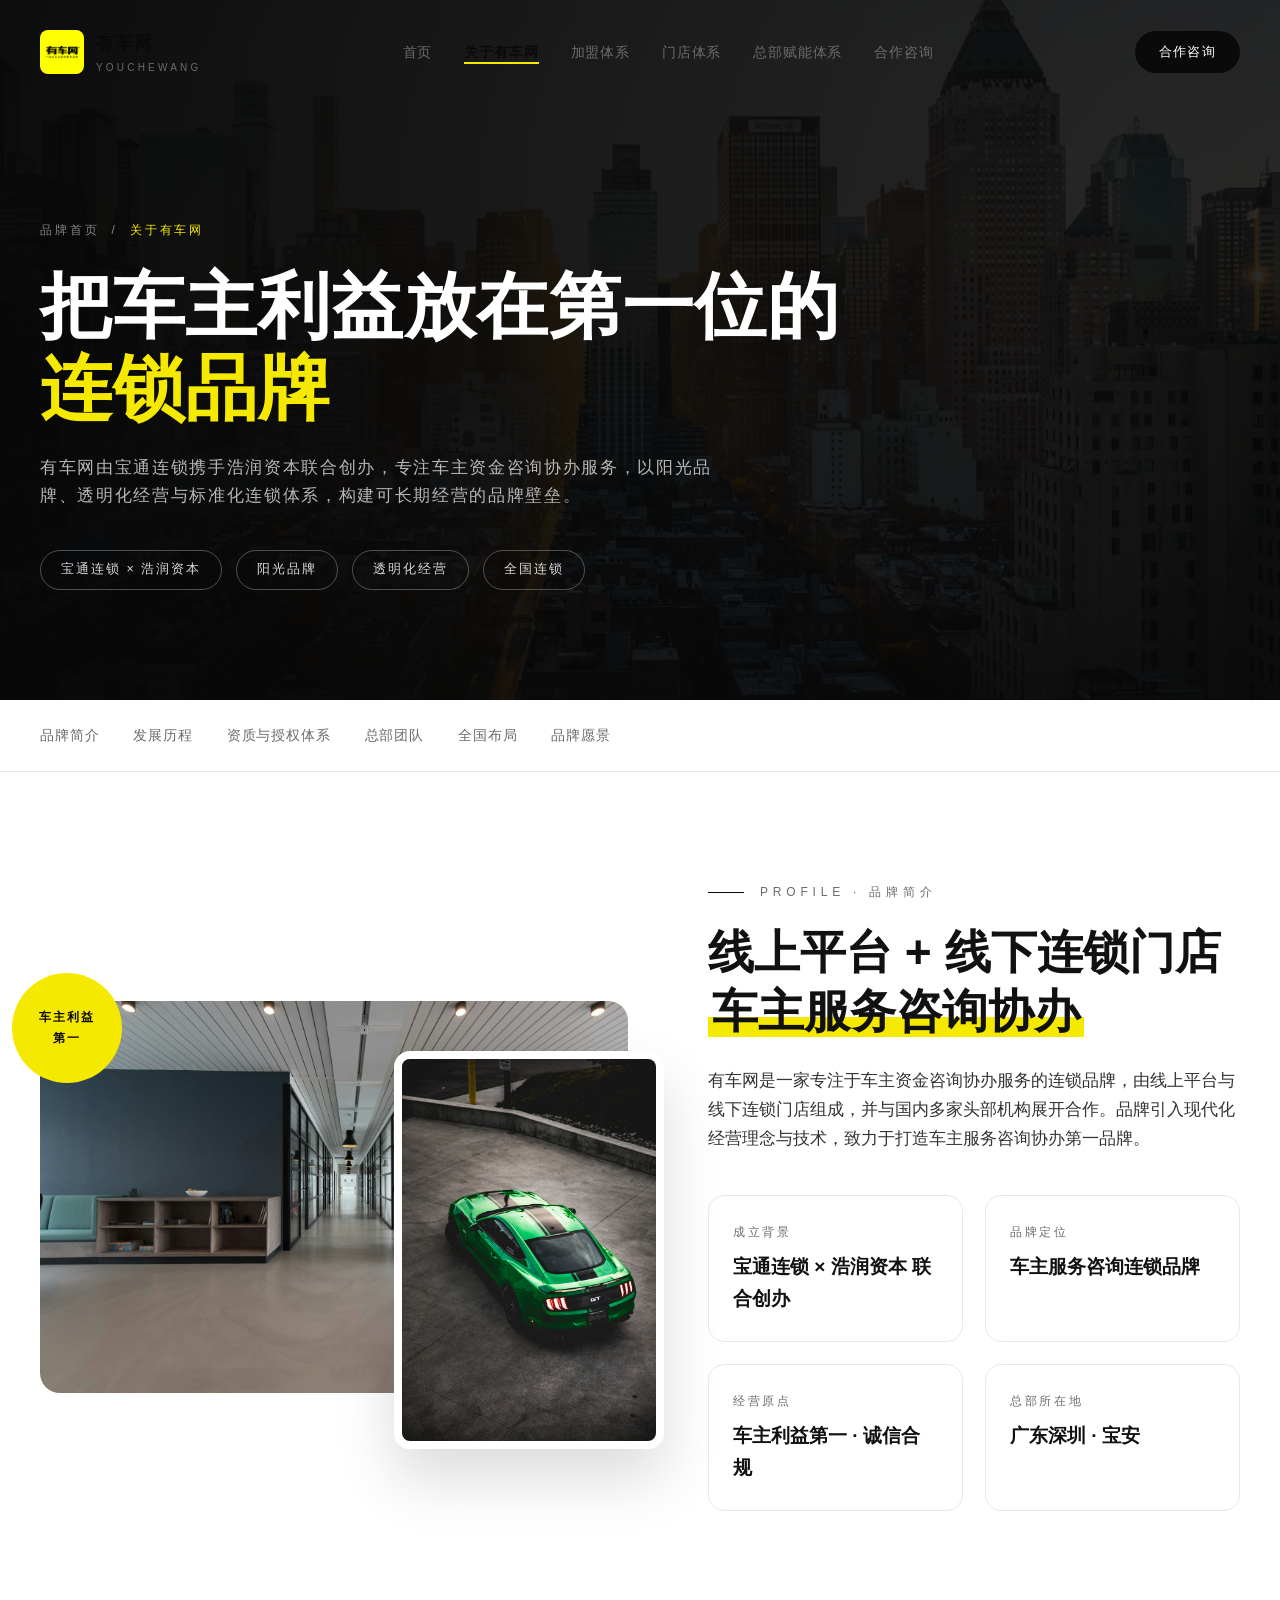
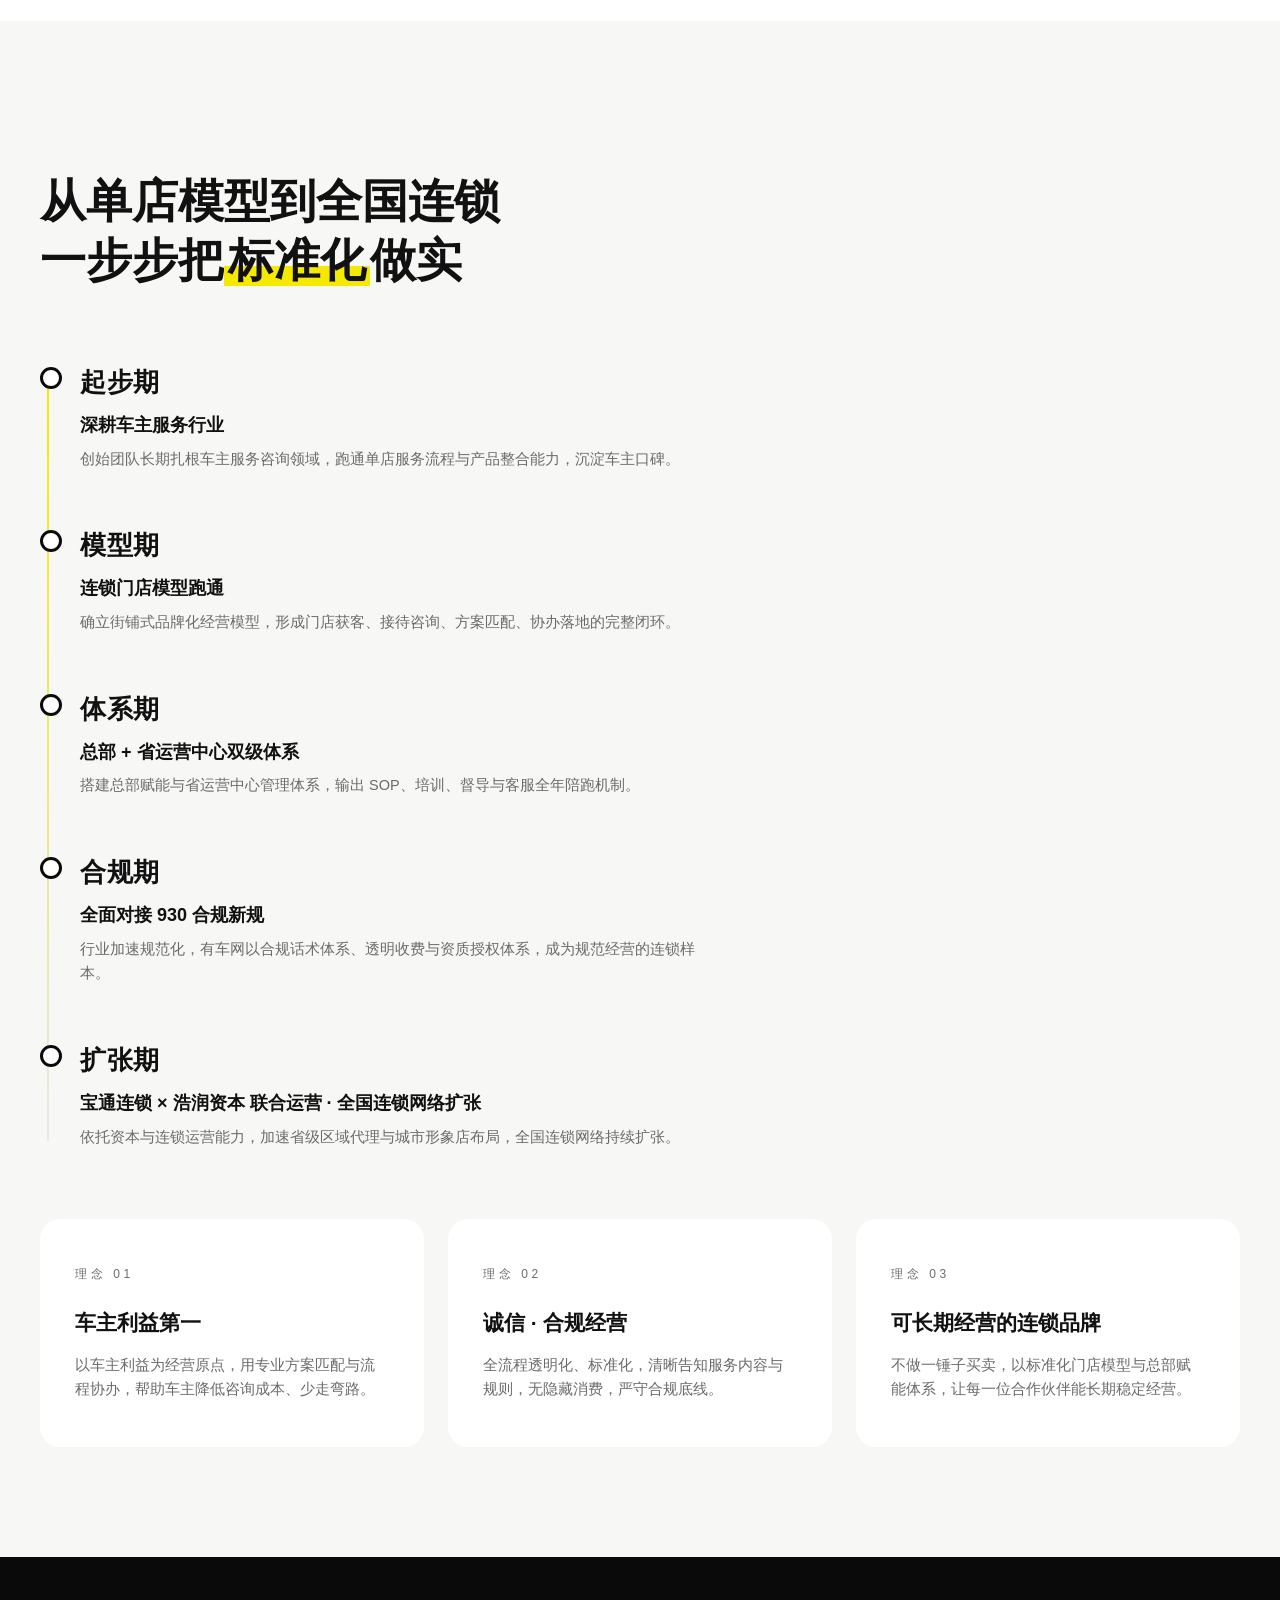
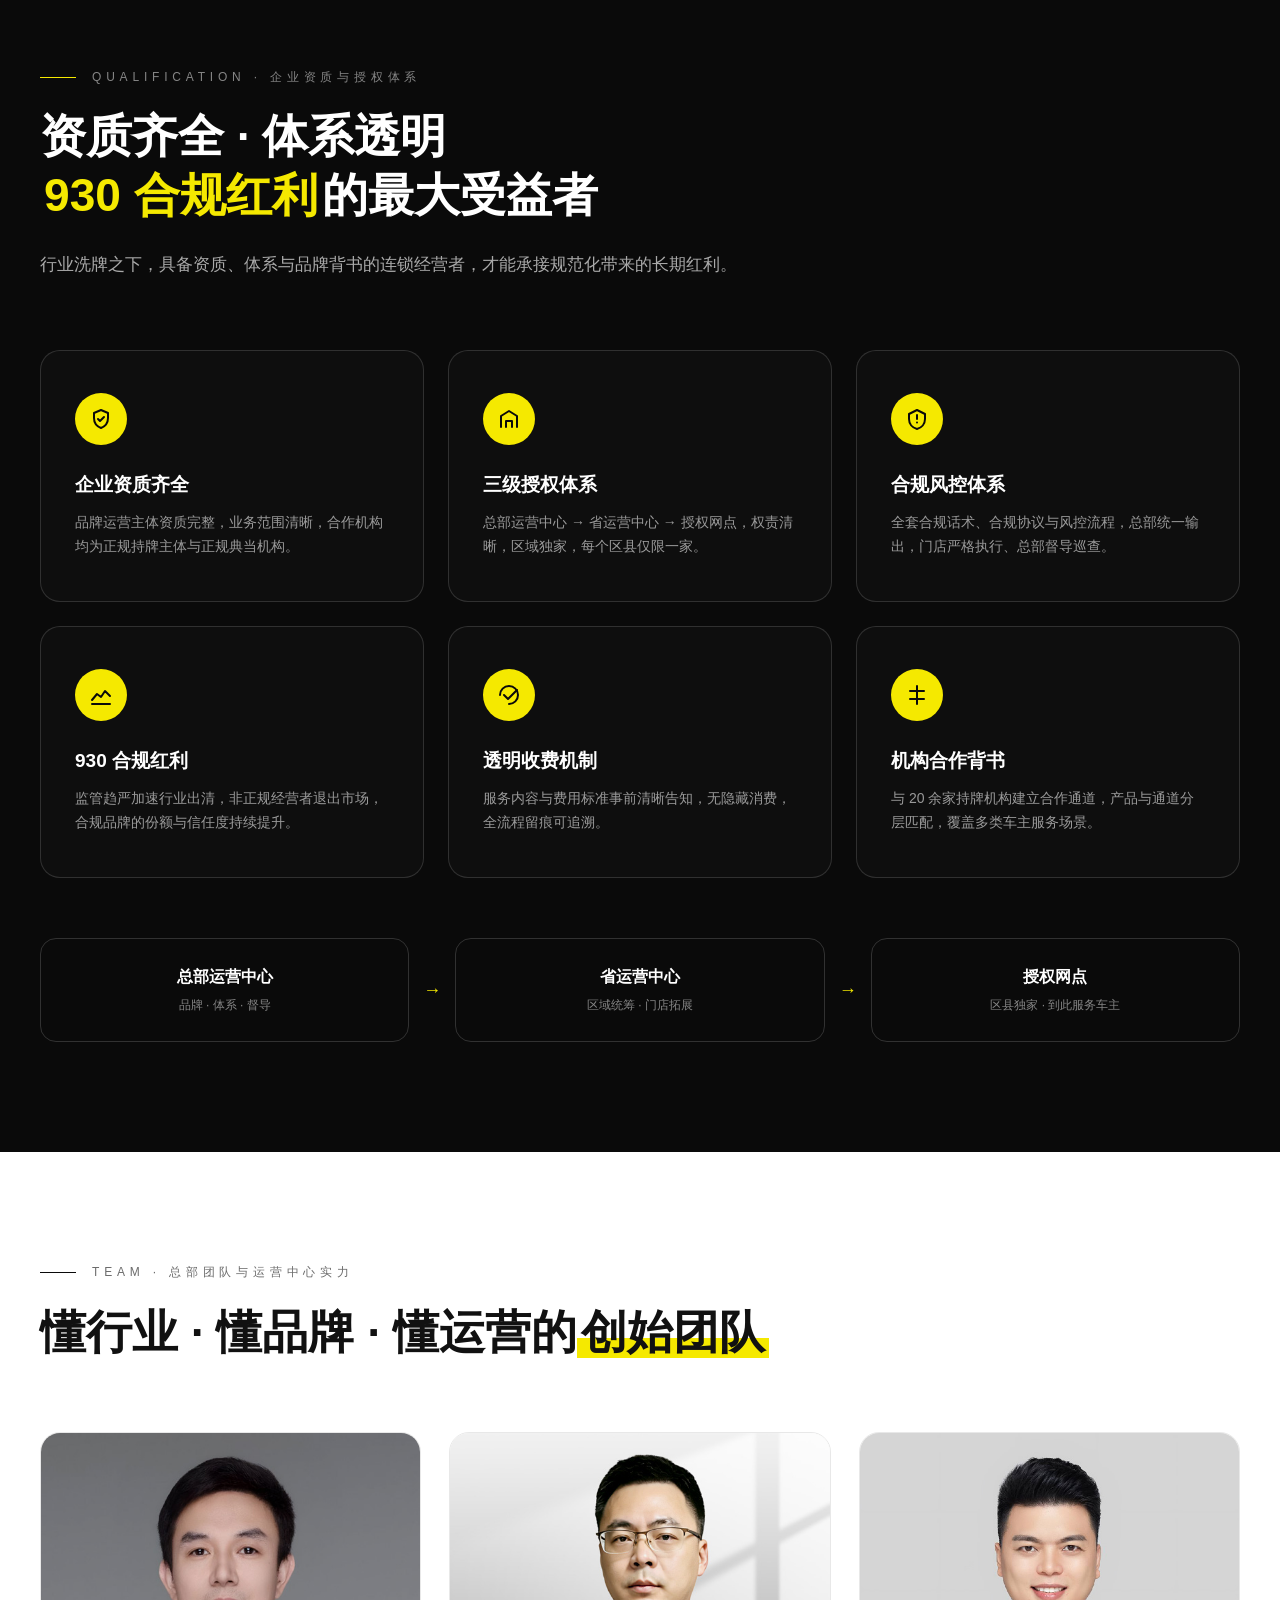
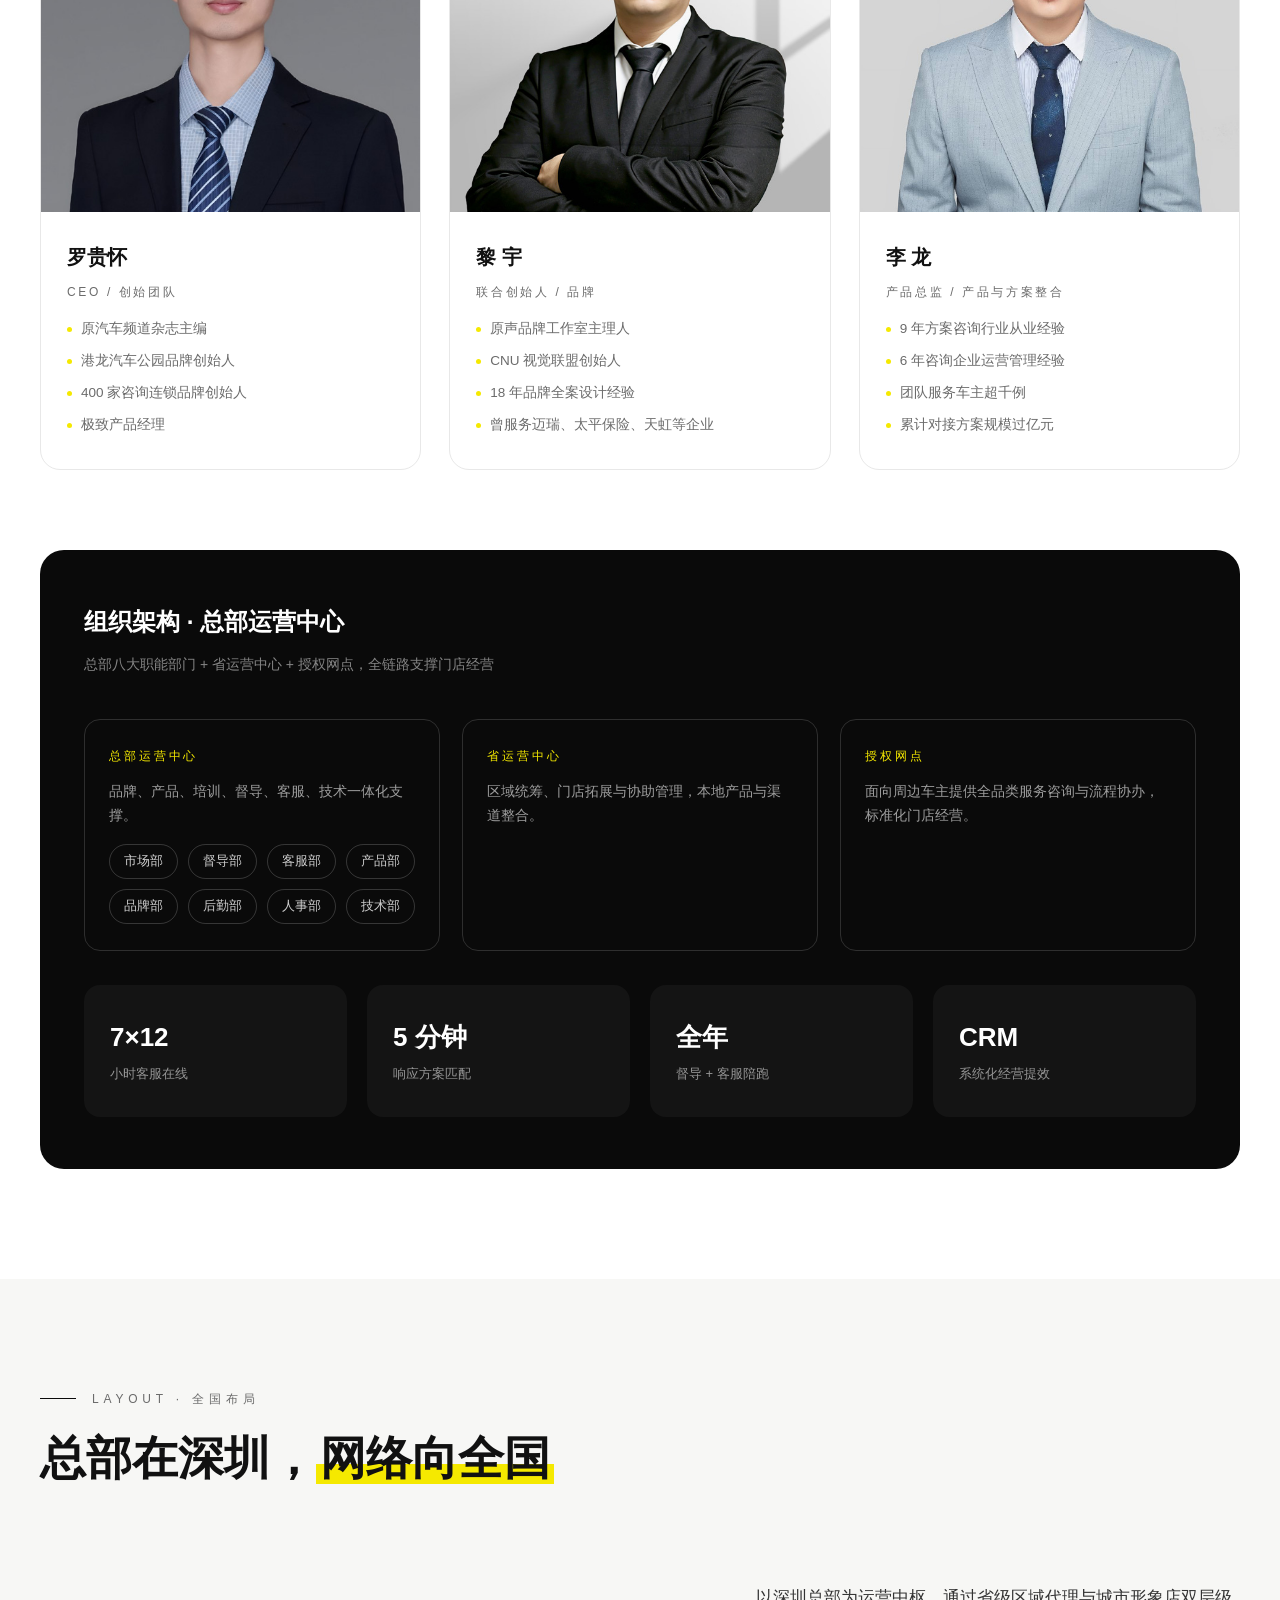
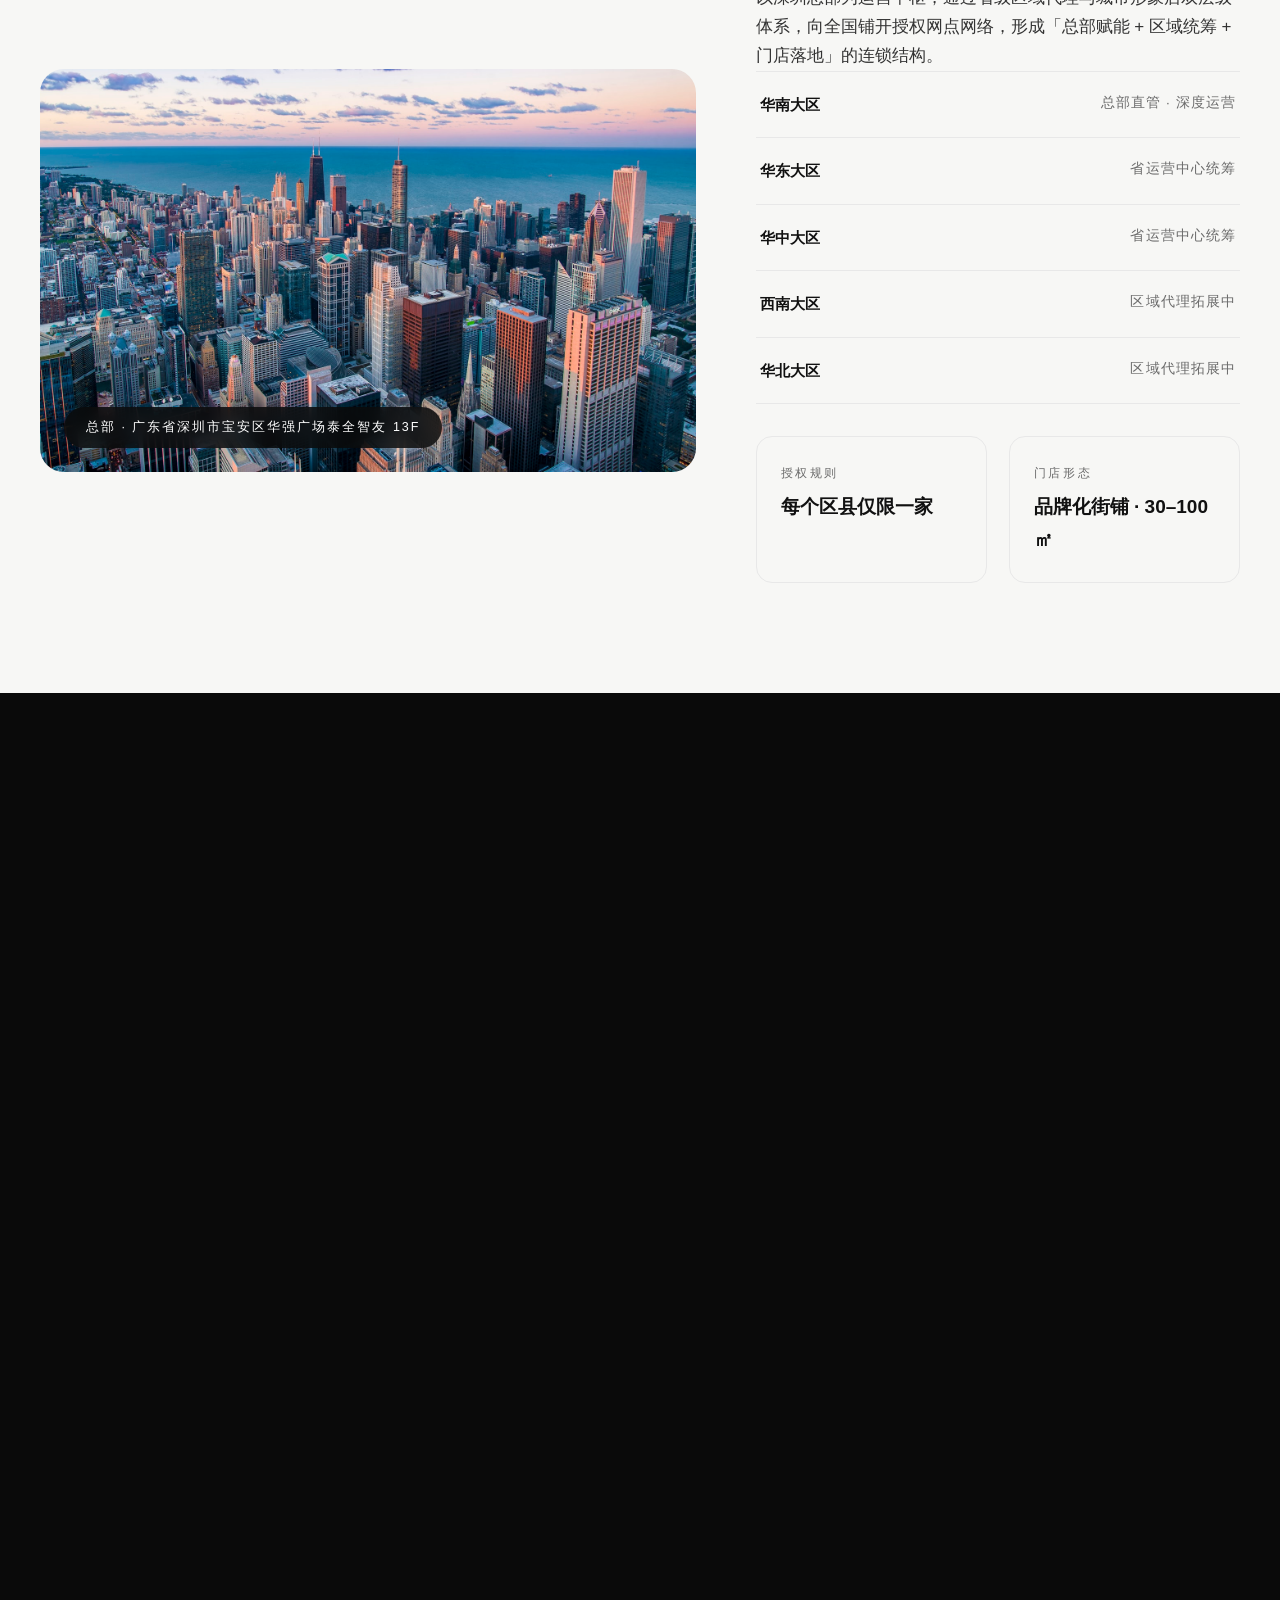
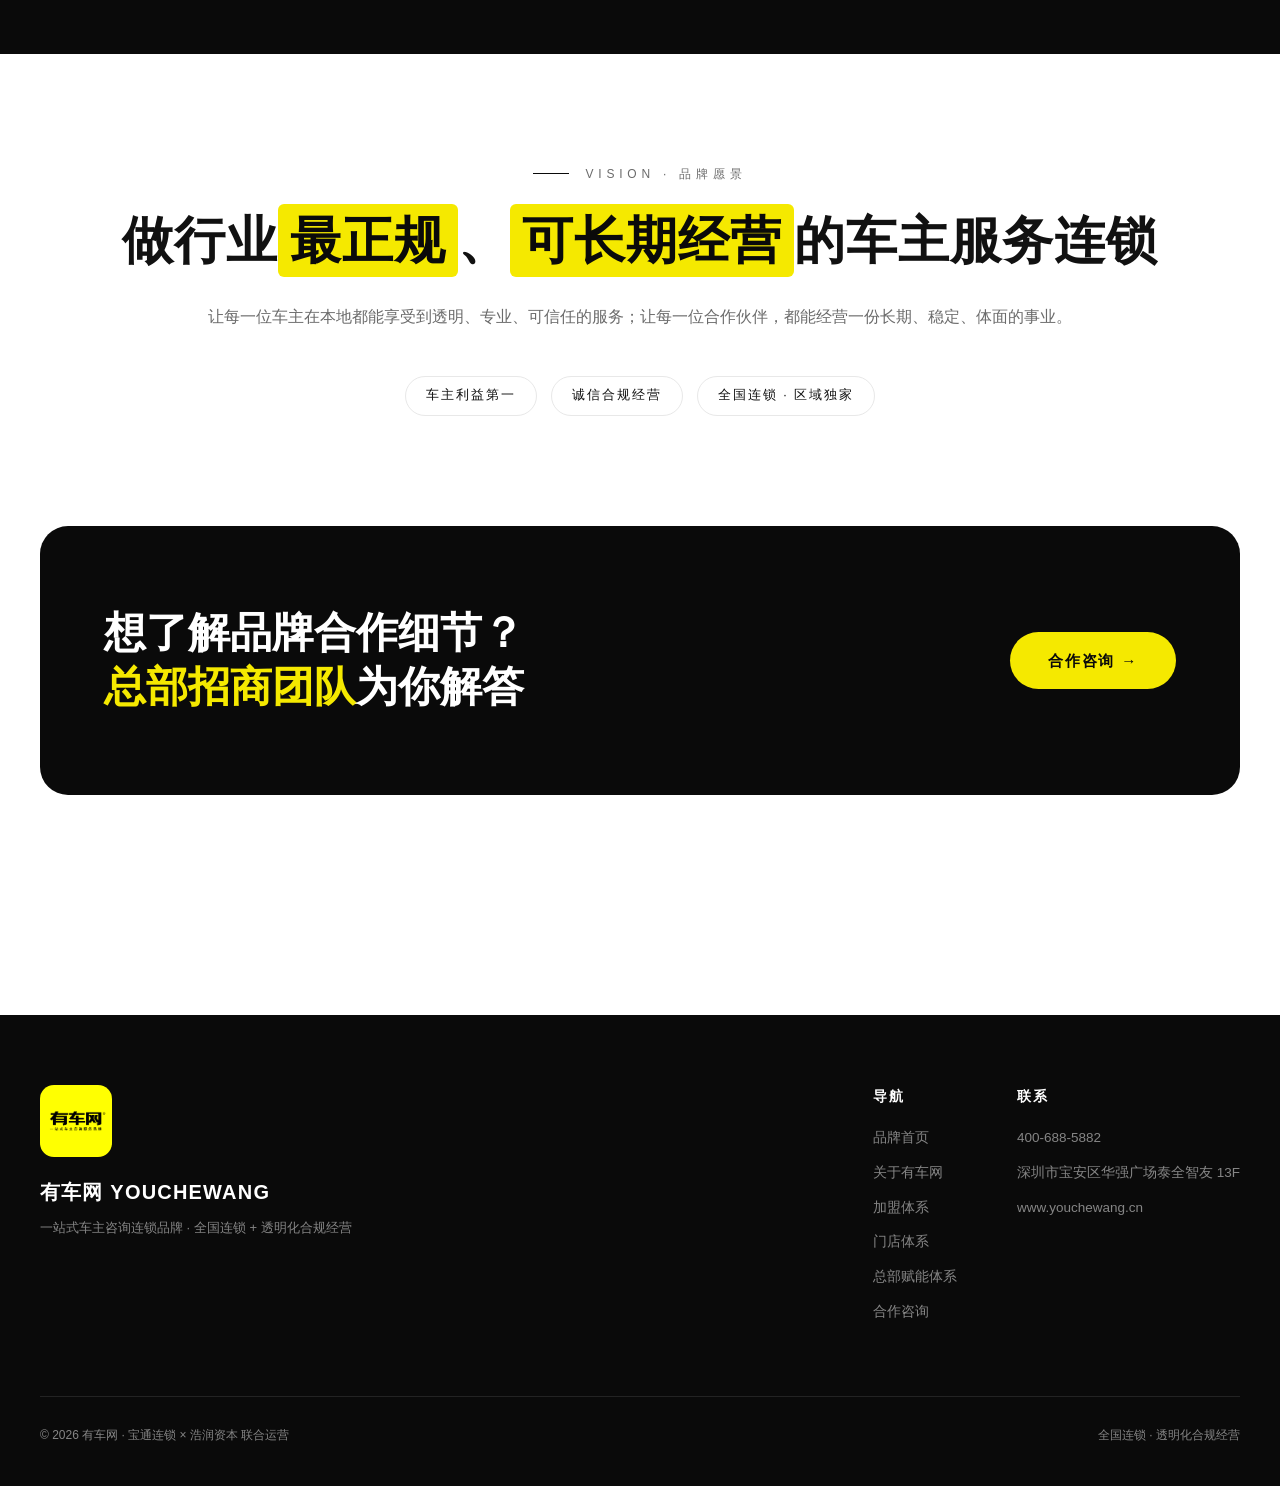
==== commit c49eb8d9: "顶部导航增加首页与合作咨询菜单项，首页菜单常亮" ====
--- a/about.html
+++ b/about.html
@@ -157,10 +157,12 @@
       <div class="name">有车网<small>YOUCHEWANG</small></div>
     </a>
     <ul class="nav-links">
+      <li><a href="index.html">首页</a></li>
       <li><a href="about.html" class="active">关于有车网</a></li>
       <li><a href="join.html">加盟体系</a></li>
       <li><a href="store.html">门店体系</a></li>
       <li><a href="hq.html">总部赋能体系</a></li>
+      <li><a href="contact.html">合作咨询</a></li>
     </ul>
     <a href="contact.html" class="nav-cta">合作咨询</a>
     <div class="nav-m-right">
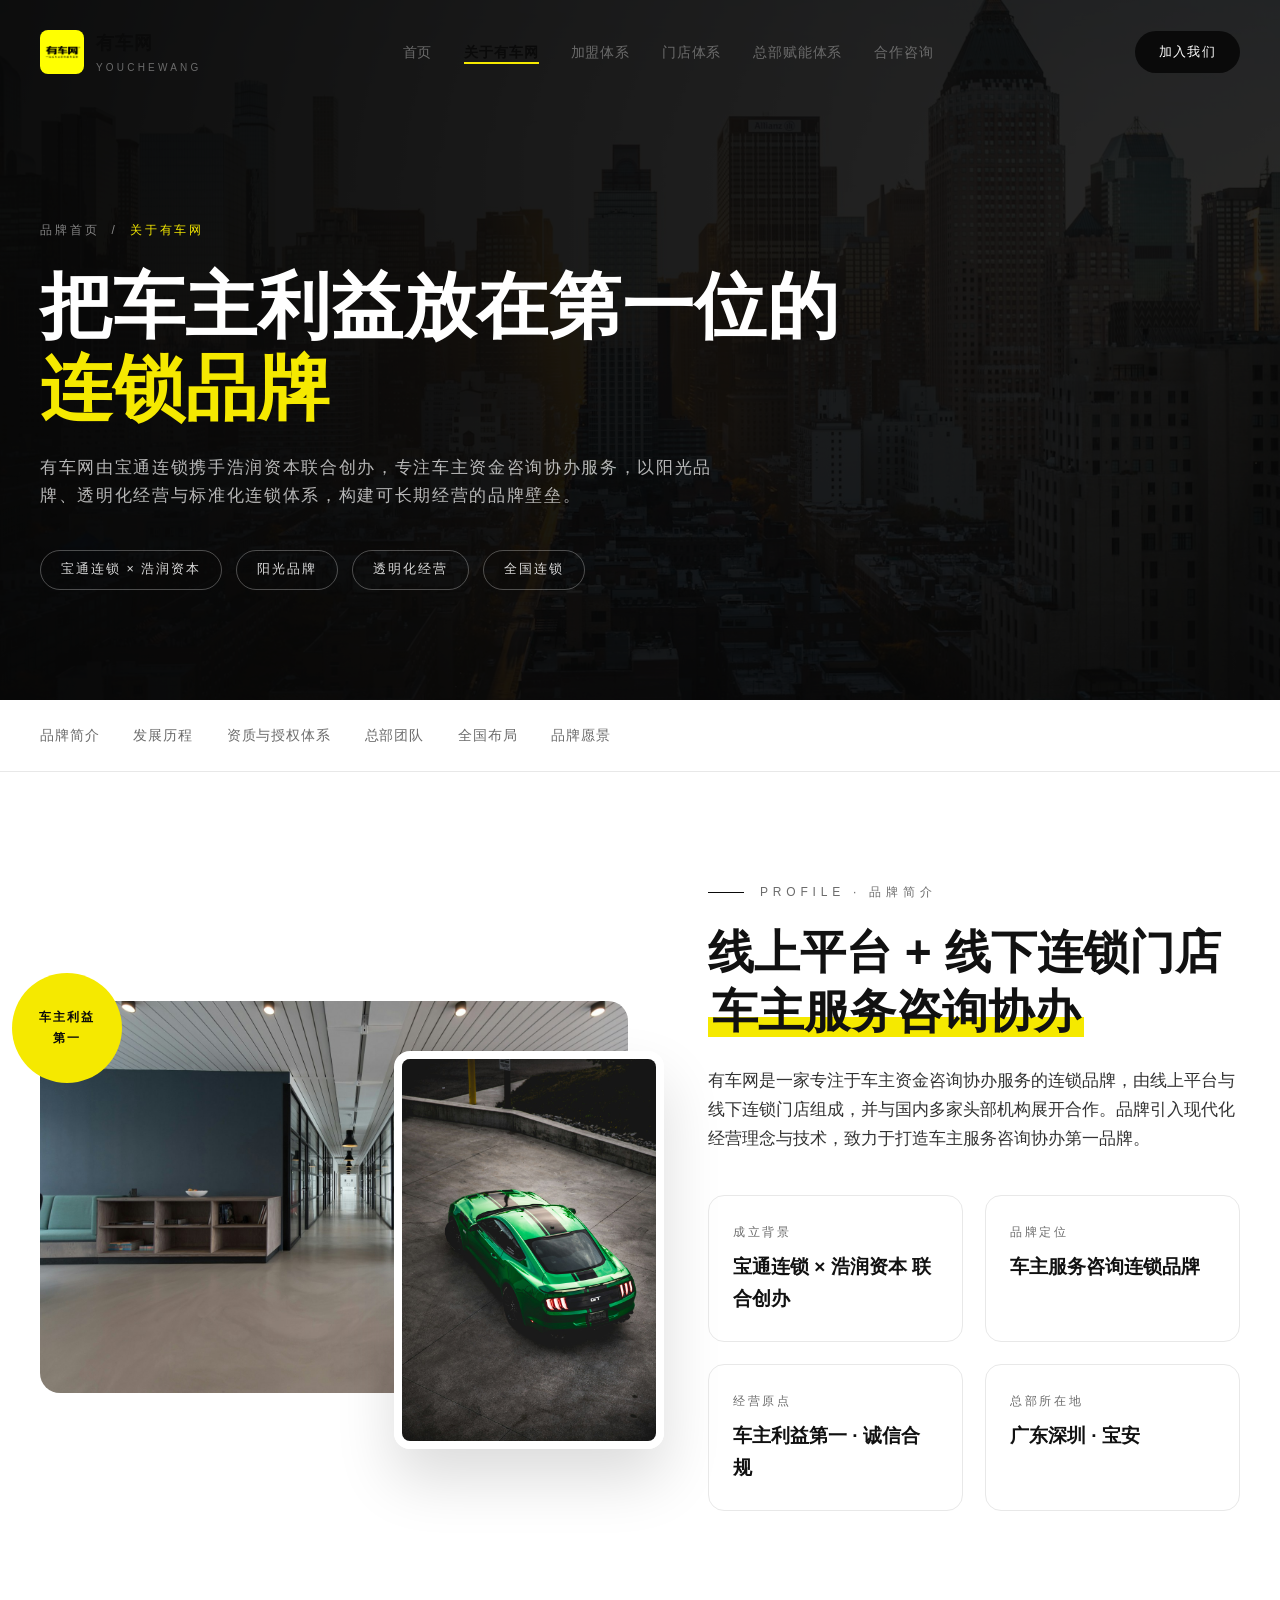
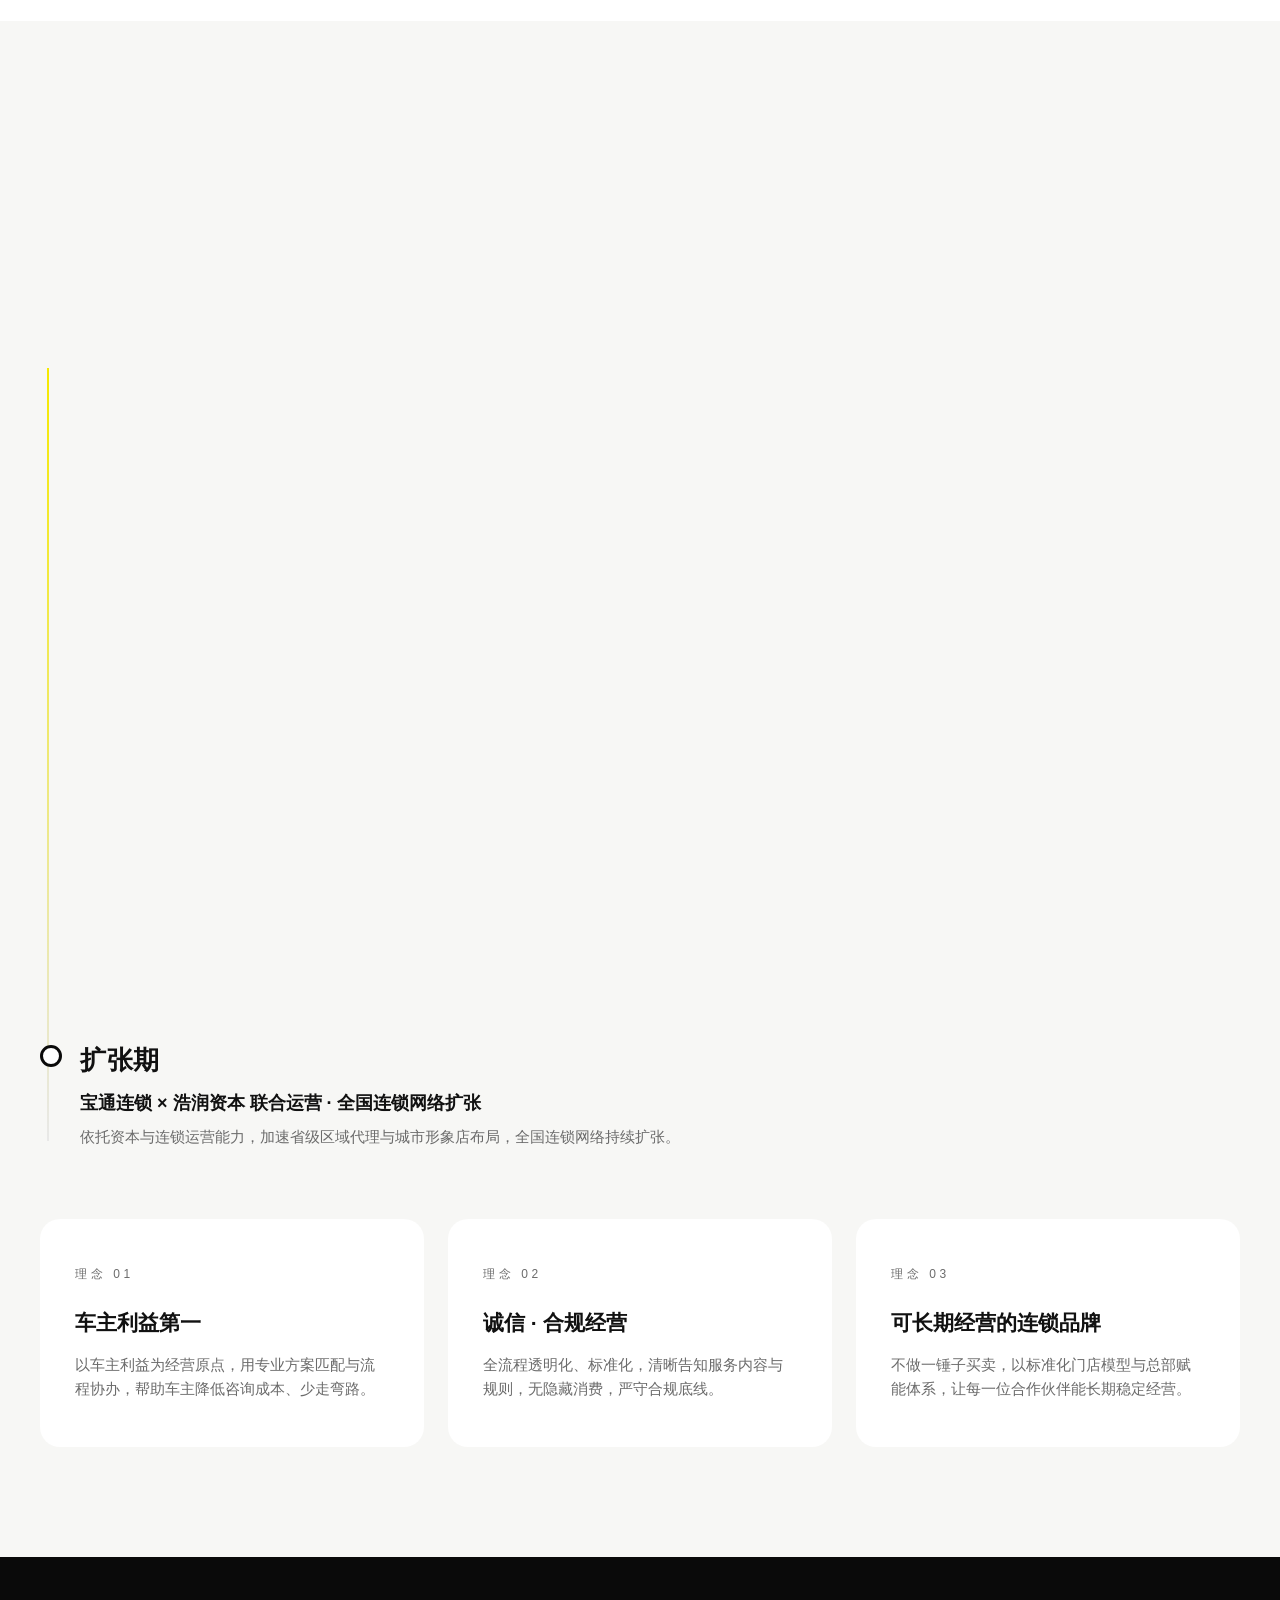
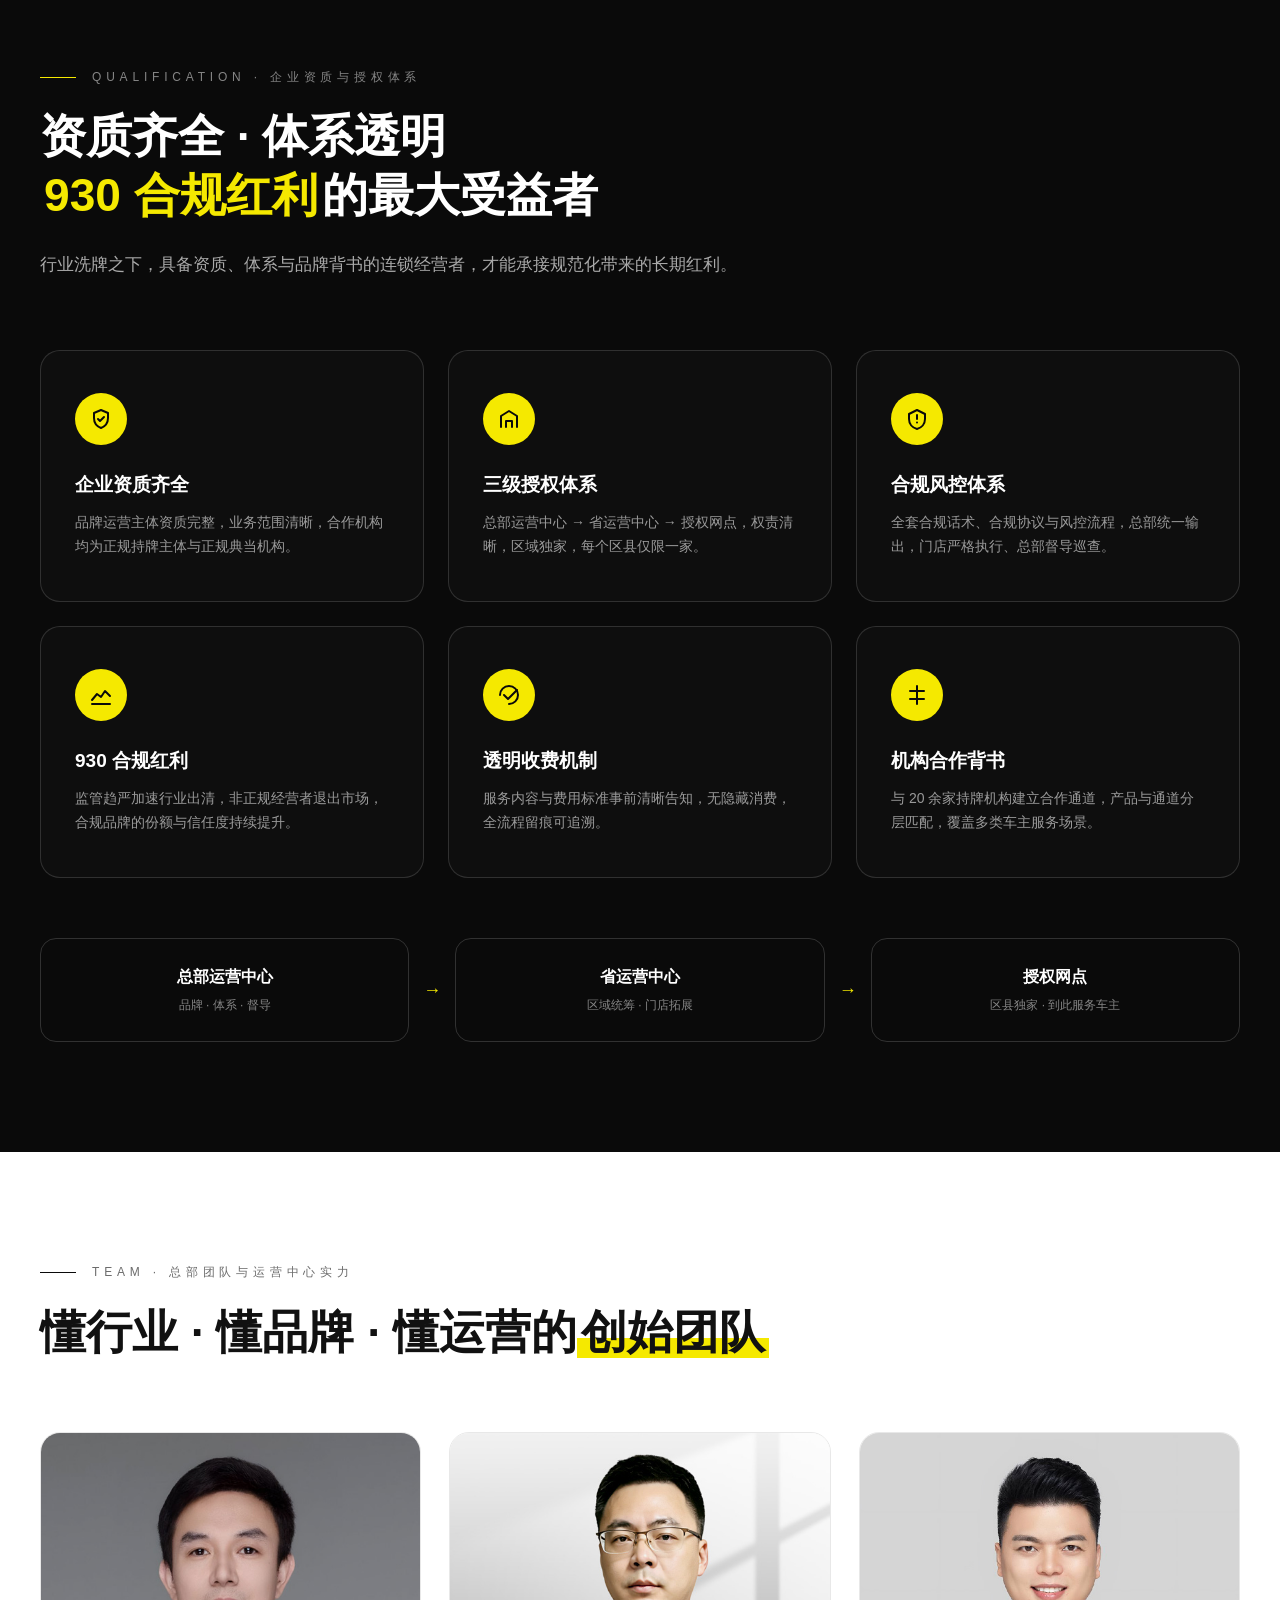
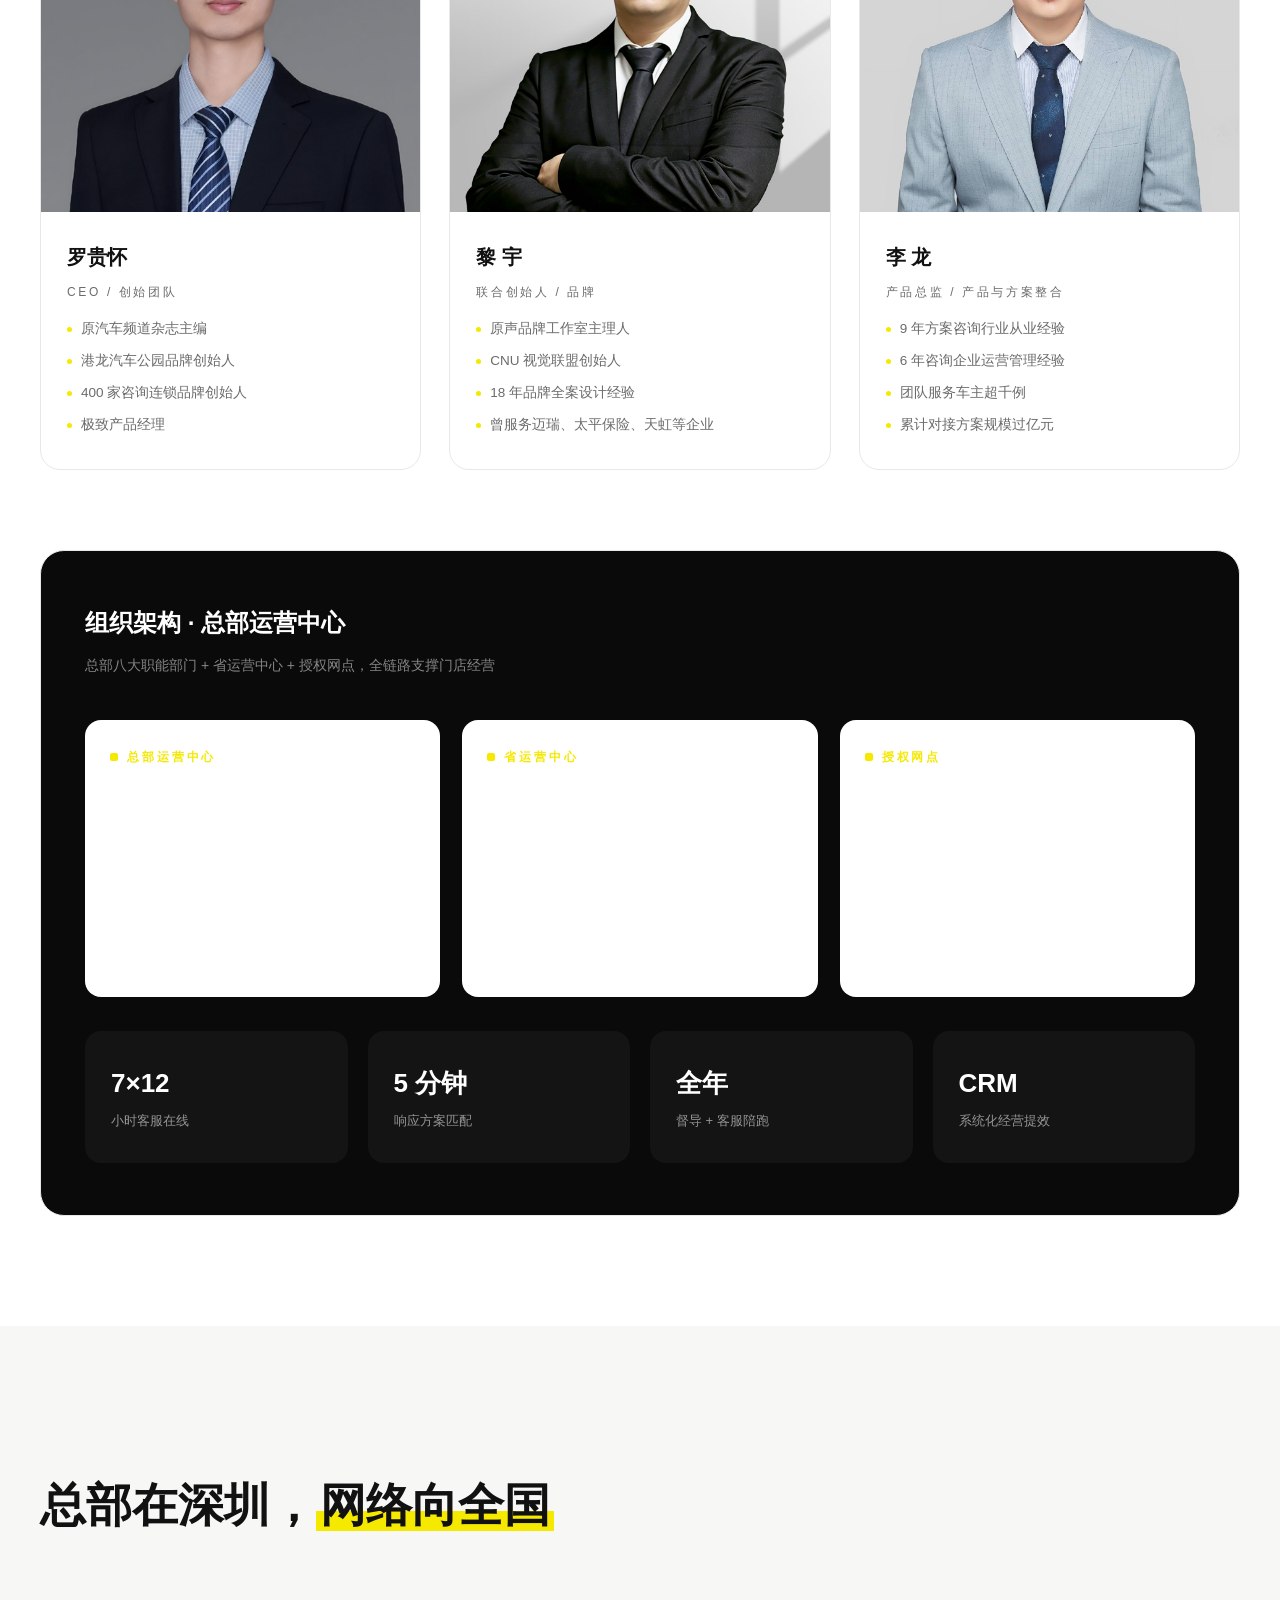
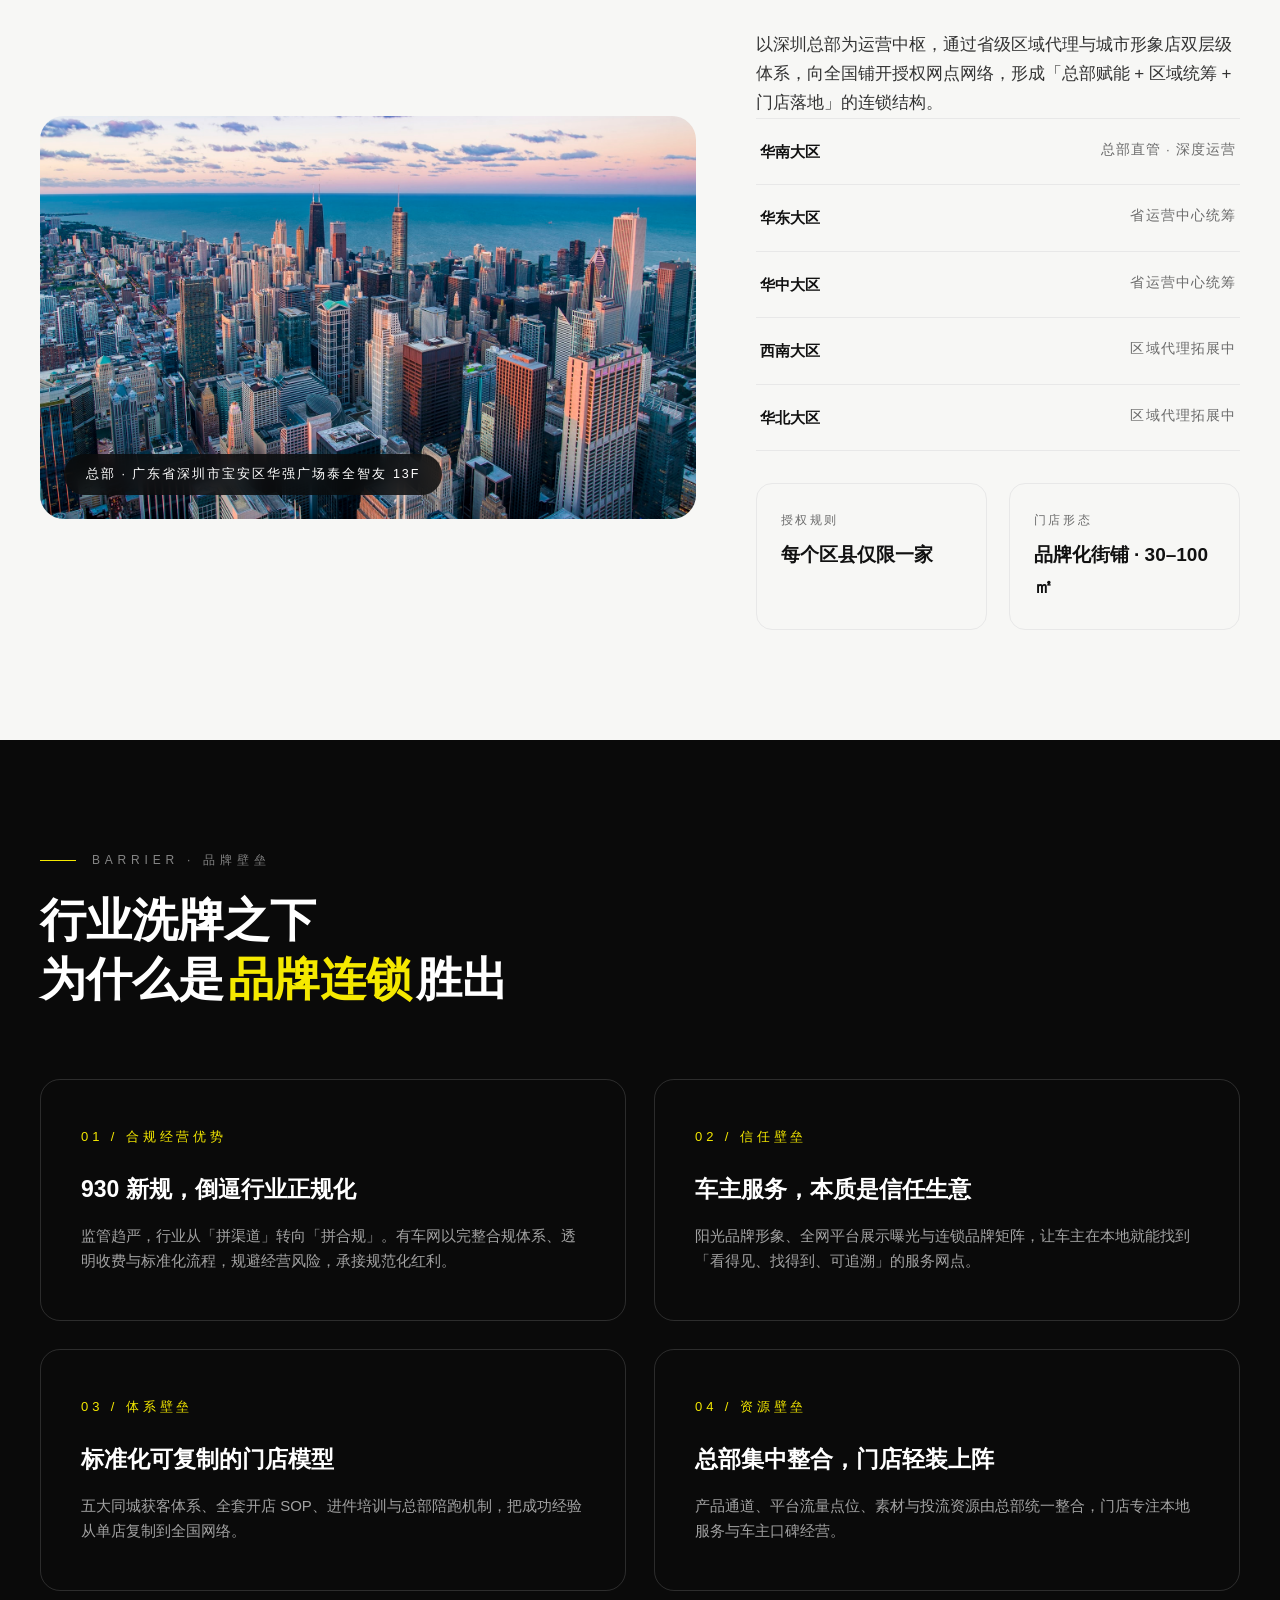
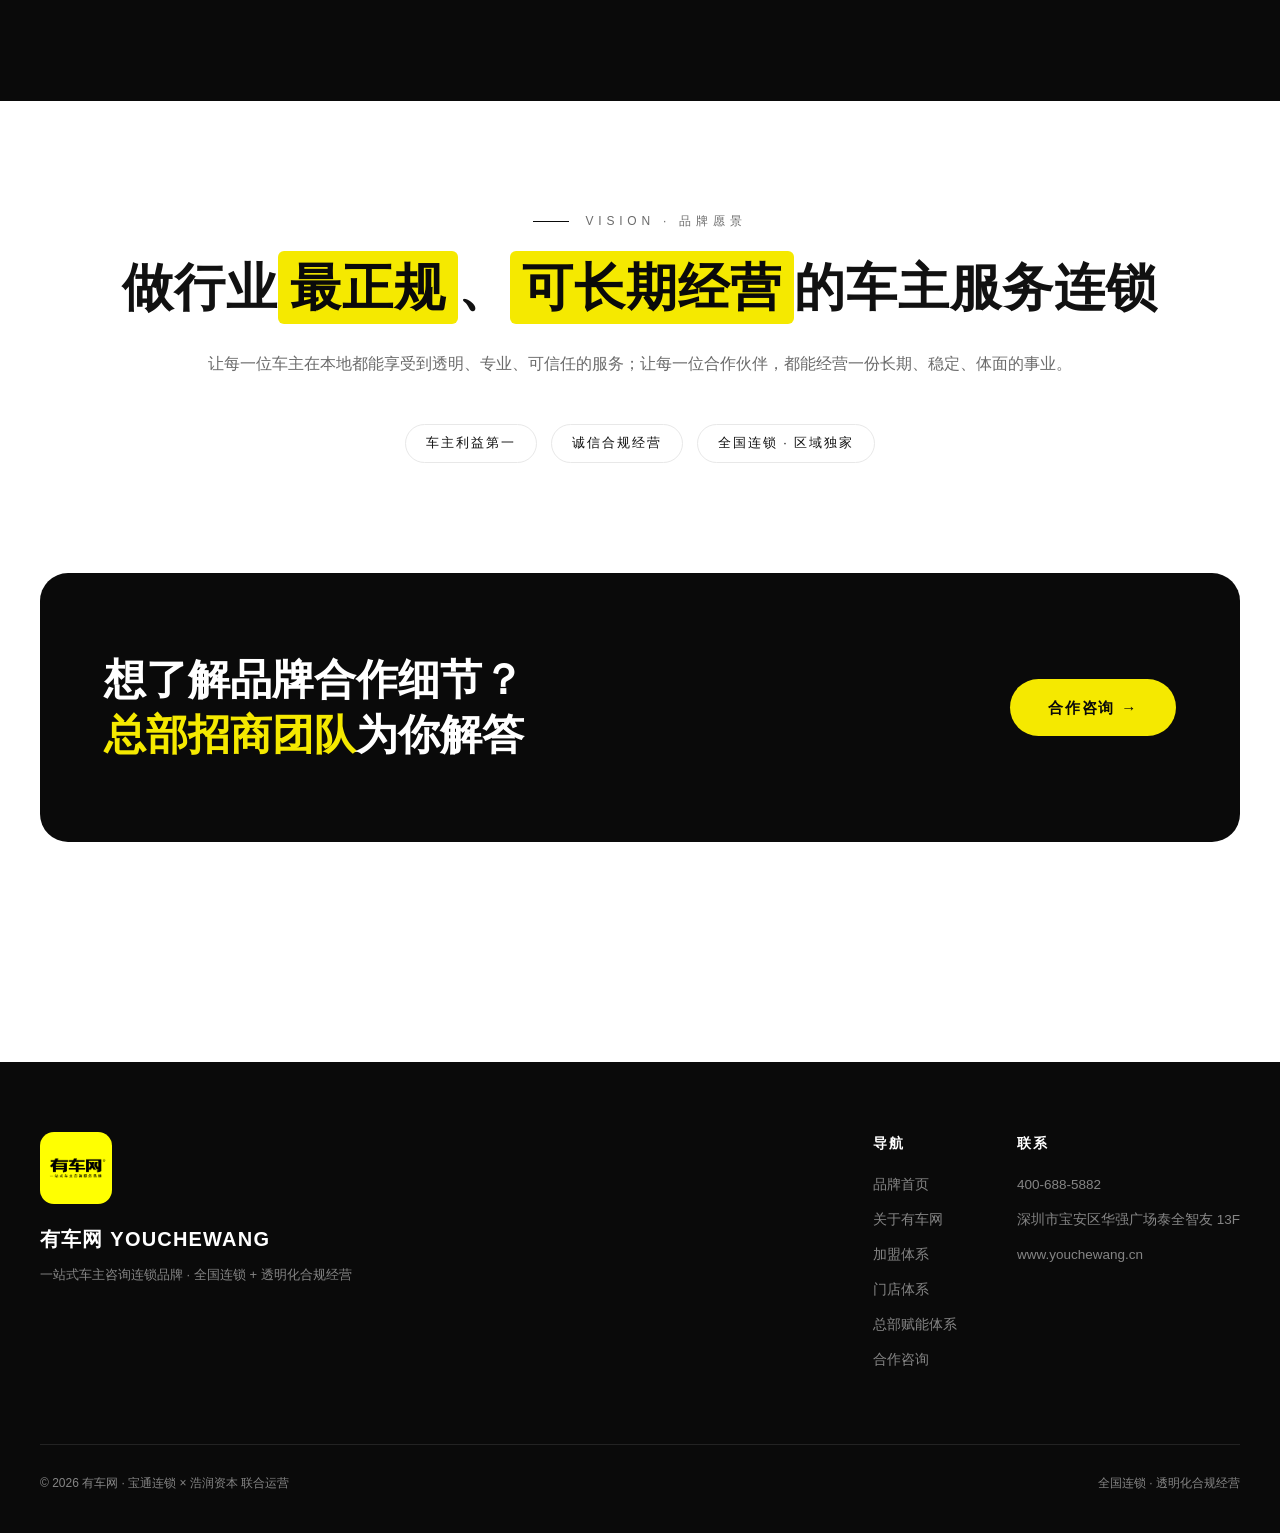
==== commit bf3f93e2: "导航按钮改为「加入我们」跳转合作咨询表单区；修复 H5 表单两栏溢出与 store 运营卡缺样式" ====
--- a/about.html
+++ b/about.html
@@ -164,7 +164,7 @@
       <li><a href="hq.html">总部赋能体系</a></li>
       <li><a href="contact.html">合作咨询</a></li>
     </ul>
-    <a href="contact.html" class="nav-cta">合作咨询</a>
+    <a href="contact.html#form" class="nav-cta">加入我们</a>
     <div class="nav-m-right">
       <button class="nav-burger" id="burger" aria-label="菜单"><span></span><span></span><span></span></button>
     </div>
@@ -535,7 +535,7 @@
   </div>
 </footer>
 
-<a href="contact.html" class="m-contact">合作</a>
+<a href="contact.html#form" class="m-contact">加入</a>
 <button id="toTop" title="回到顶部">↑</button>
 
 <script src="assets/subpage.js"></script>
--- a/assets/subpage.css
+++ b/assets/subpage.css
@@ -134,6 +134,8 @@
 /* ---------- 图片 + 文字两栏 ---------- */
 .split { display:grid; grid-template-columns:1.05fr .95fr; gap:80px; align-items:center; }
 .split.reverse { grid-template-columns:.95fr 1.05fr; }
+.split-1to1 { grid-template-columns:1fr 1fr; }
+.split.top { align-items:flex-start; }
 .media { position:relative; border-radius:20px; overflow:hidden; }
 .media img { width:100%; transition: transform 1.3s var(--ease); }
 .media:hover img { transform: scale(1.05); }
@@ -249,6 +251,18 @@
 
 /* 联系信息块 */
 .contact-list { display:grid; gap:26px; }
+
+/* 层级运营卡（门店同城运营日常等） */
+.org { background: var(--bg-soft); border:1px solid var(--line); border-radius:24px; padding:48px 44px; }
+.org h3 { font-size:20px; font-weight:800; margin-bottom:10px; }
+.org .tip { color: var(--grey); font-size:14px; margin-bottom:28px; }
+.org-lv { display:grid; grid-template-columns:repeat(3,1fr); gap:22px; }
+.org-lv.cols-4 { grid-template-columns:repeat(4,1fr); }
+.org-box { background:#fff; border:1px solid var(--line); border-radius:16px; padding:24px 22px; transition: all .4s var(--ease); }
+.org-box:hover { border-color: var(--black); transform: translateY(-4px); }
+.org-box .t { font-size:13px; font-weight:800; letter-spacing:.14em; margin-bottom:8px; display:flex; align-items:center; gap:9px; }
+.org-box .t::before { content:''; flex:none; width:8px; height:8px; border-radius:2px; background: var(--yellow); }
+.org-box .d { font-size:13.5px; color: var(--grey); line-height:1.7; }
 .contact-list .item { display:flex; gap:18px; align-items:flex-start; }
 .contact-list .ic { flex:none; width:46px; height:46px; border-radius:50%; background: var(--yellow); display:flex; align-items:center; justify-content:center; }
 .contact-list .ic svg { width:22px; height:22px; stroke: var(--black); fill:none; stroke-width:2; stroke-linecap:round; stroke-linejoin:round; }
@@ -275,6 +289,8 @@
   .grid-3, .grid-4 { grid-template-columns: 1fr; }
   .power-grid { grid-template-columns: 1fr 1fr; }
   .fact-grid { grid-template-columns: 1fr; }
+  .org { padding: 34px 24px; }
+  .org-lv, .org-lv.cols-4 { grid-template-columns: 1fr 1fr; }
   .media .img-sub { right:0; bottom:-40px; }
   .cta { padding: 52px 32px; }
   .m-contact { display:flex; }
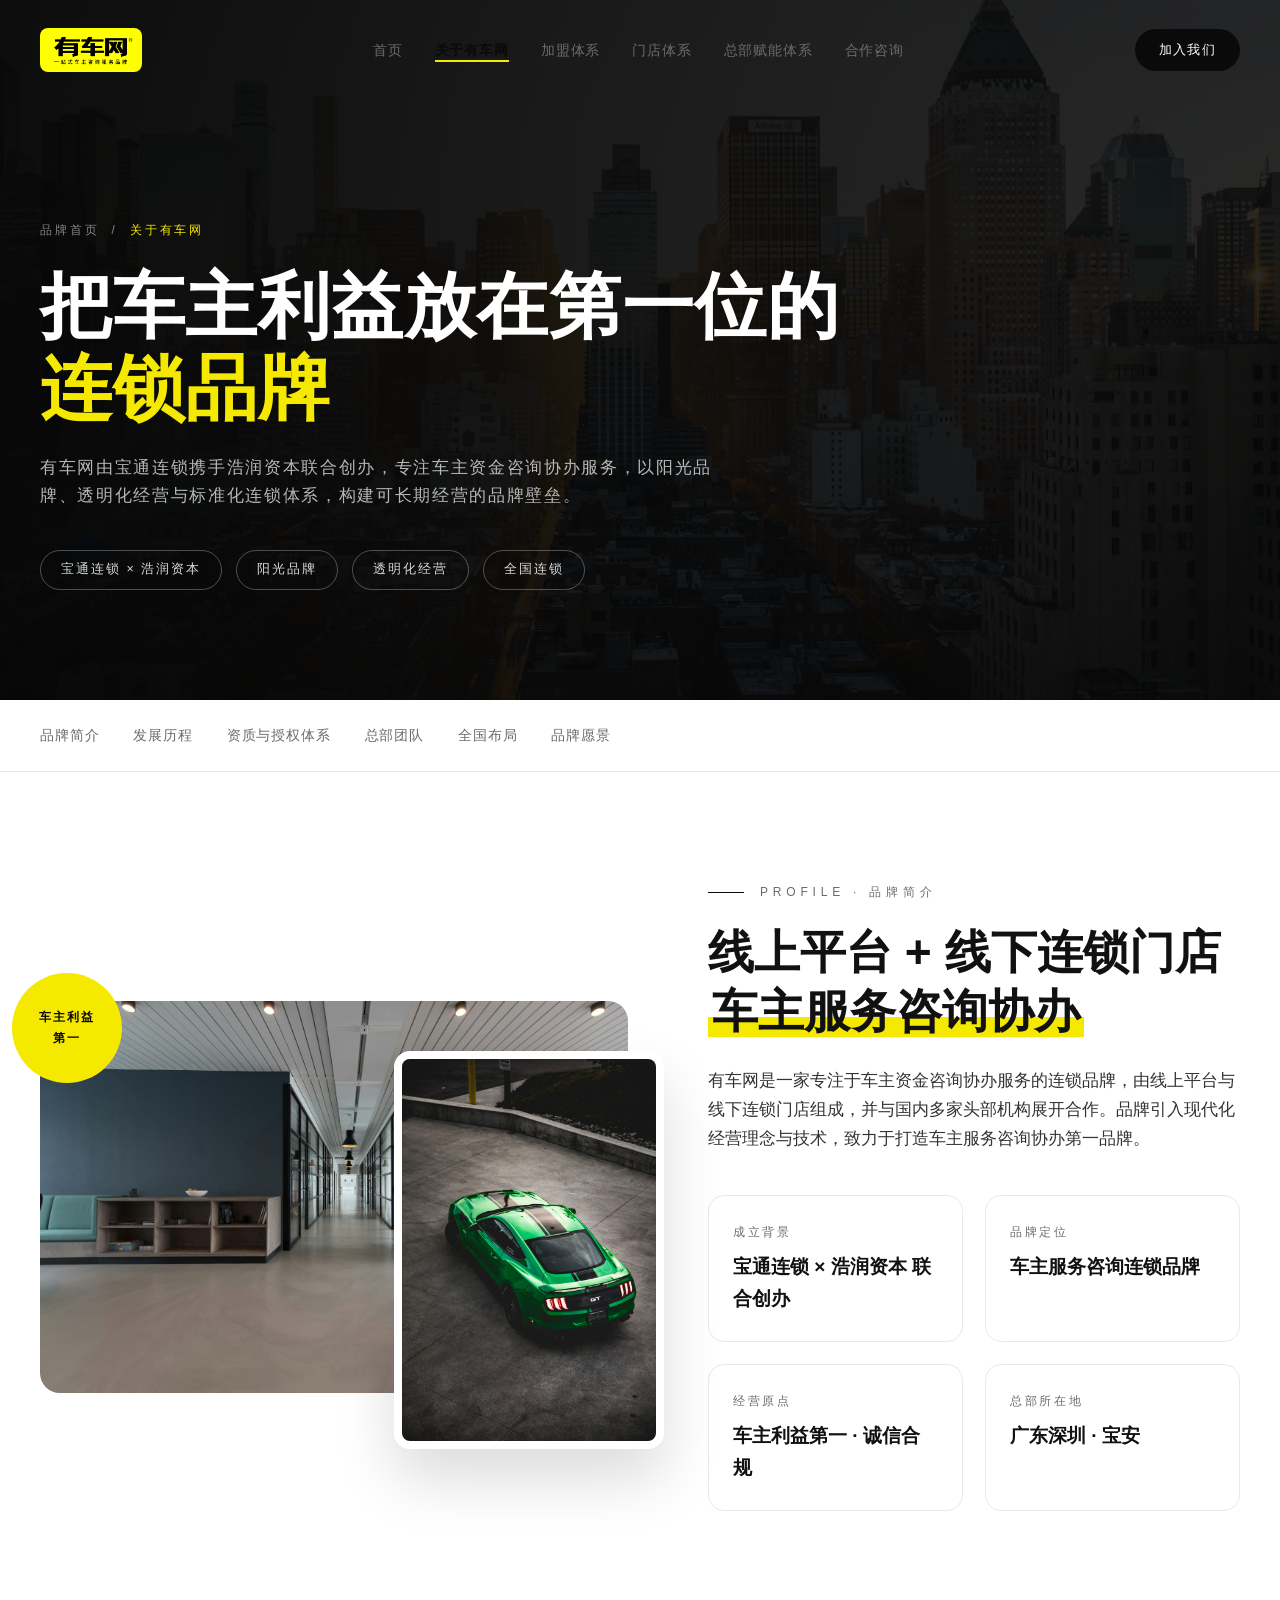
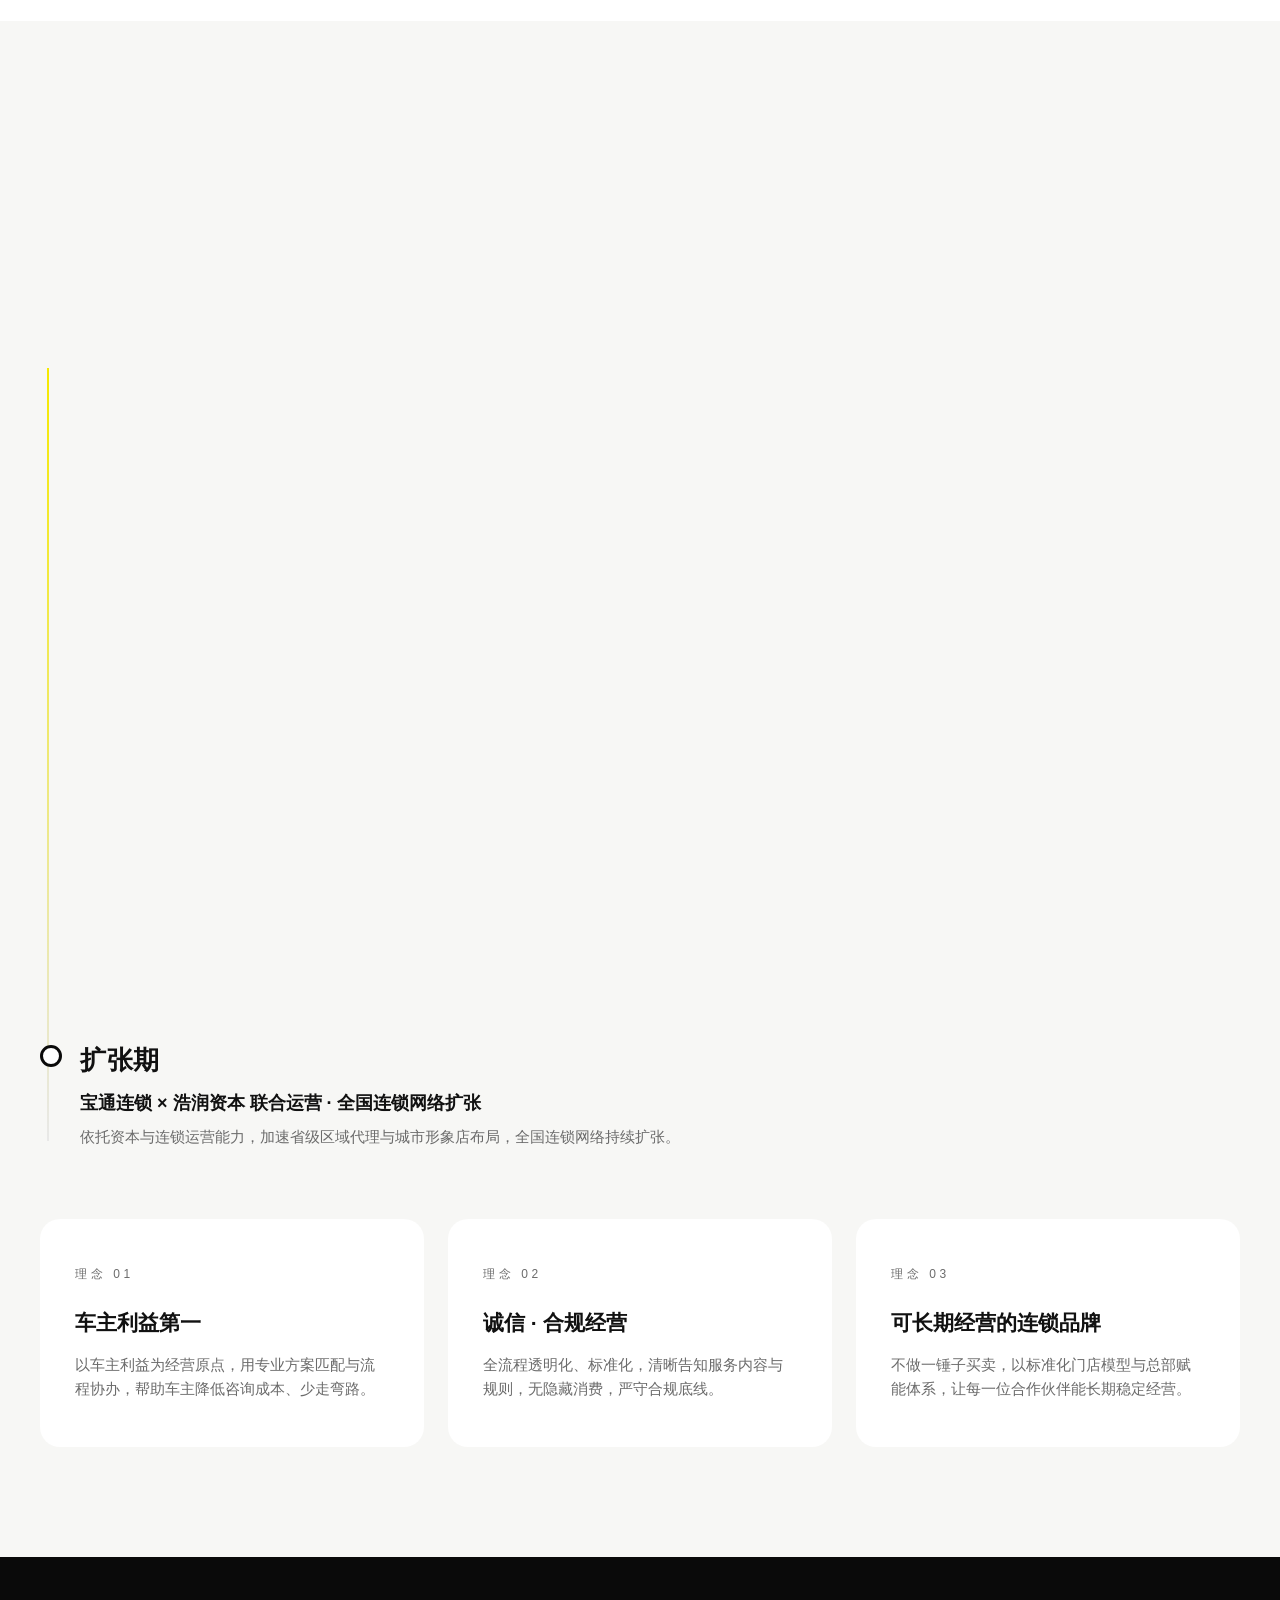
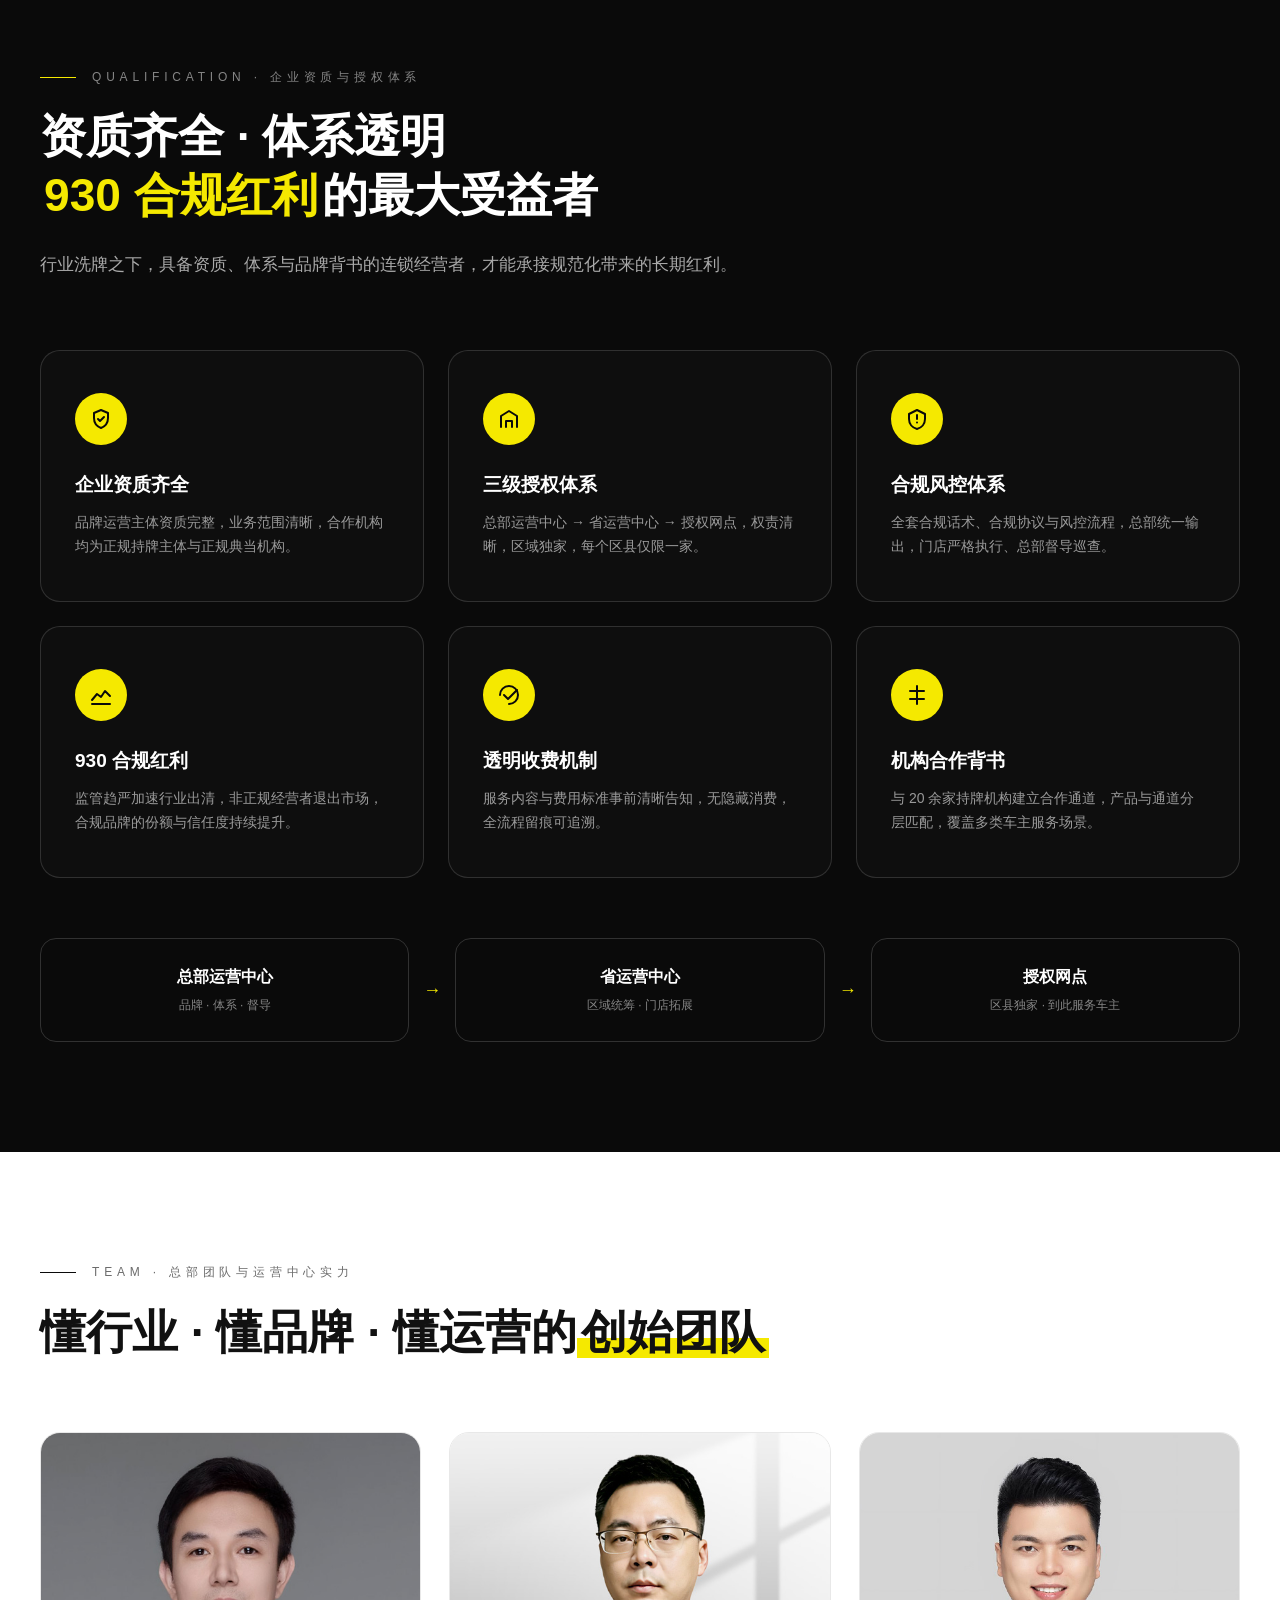
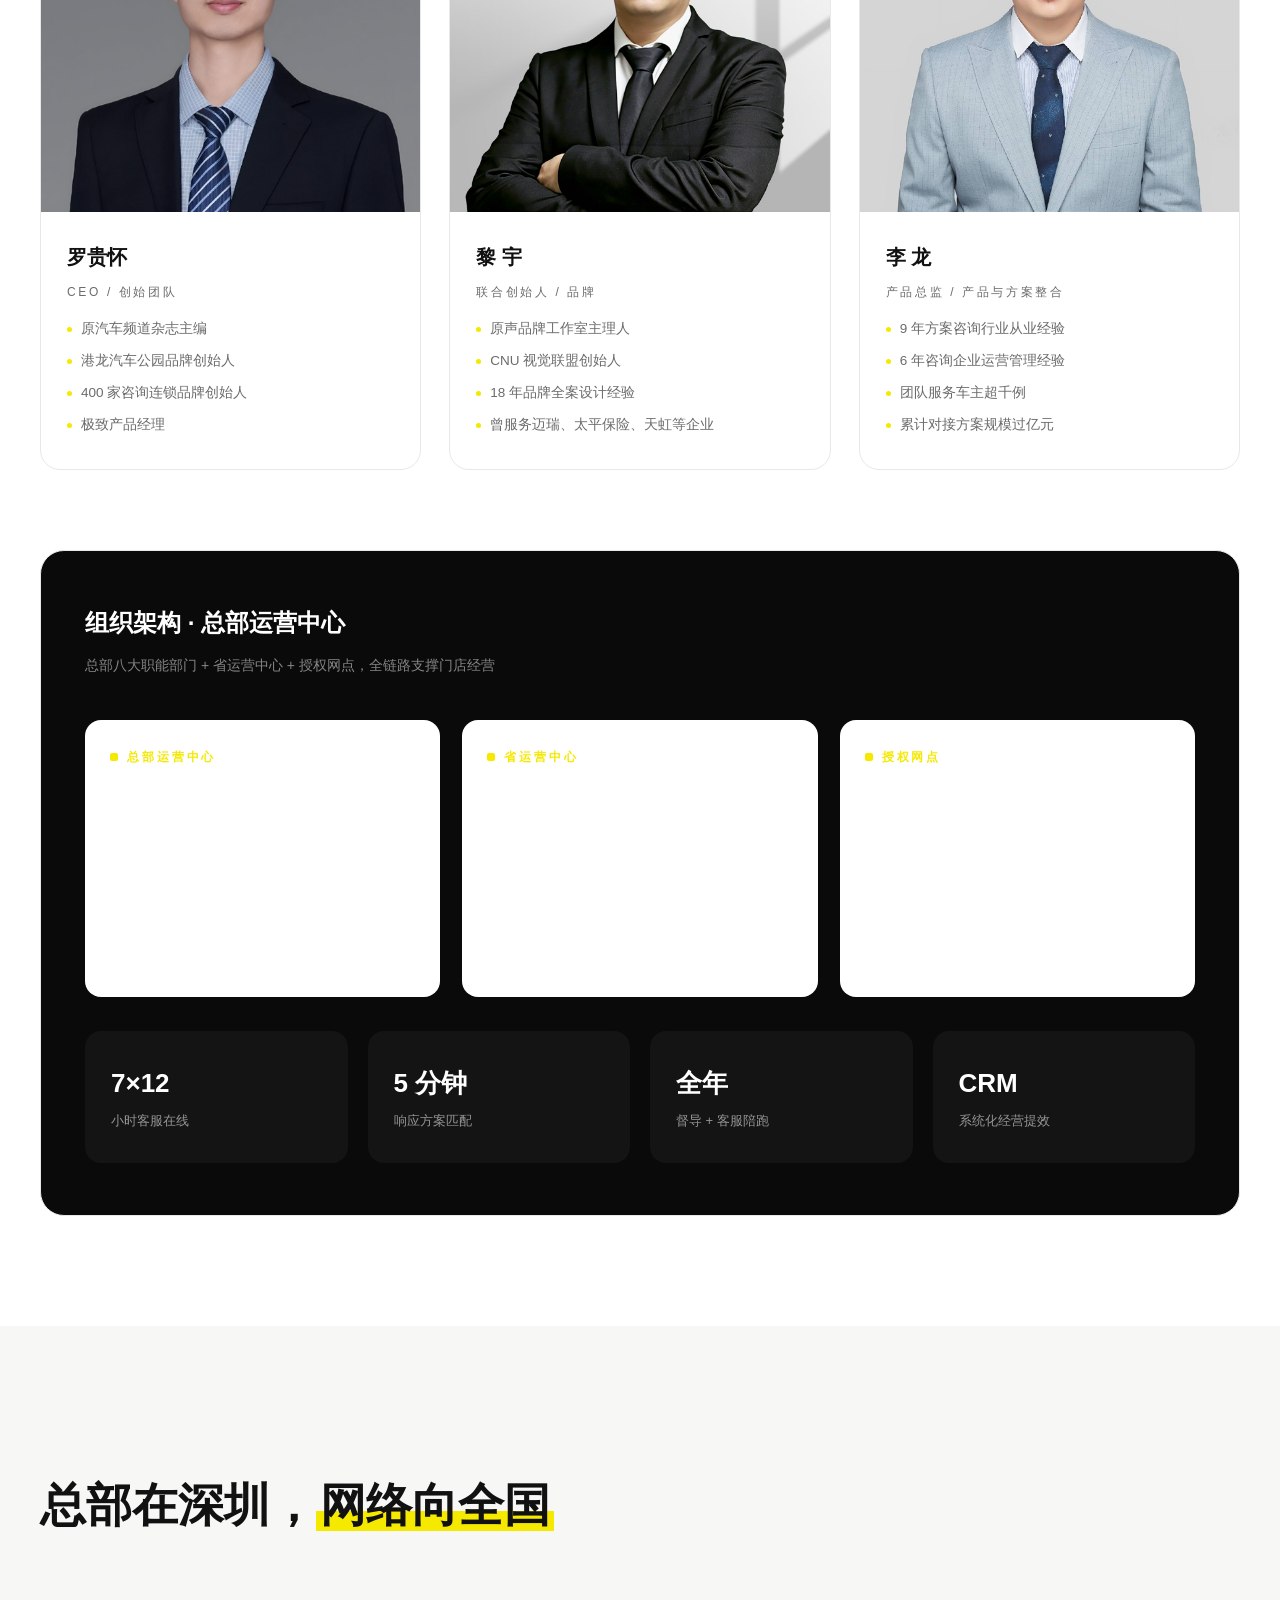
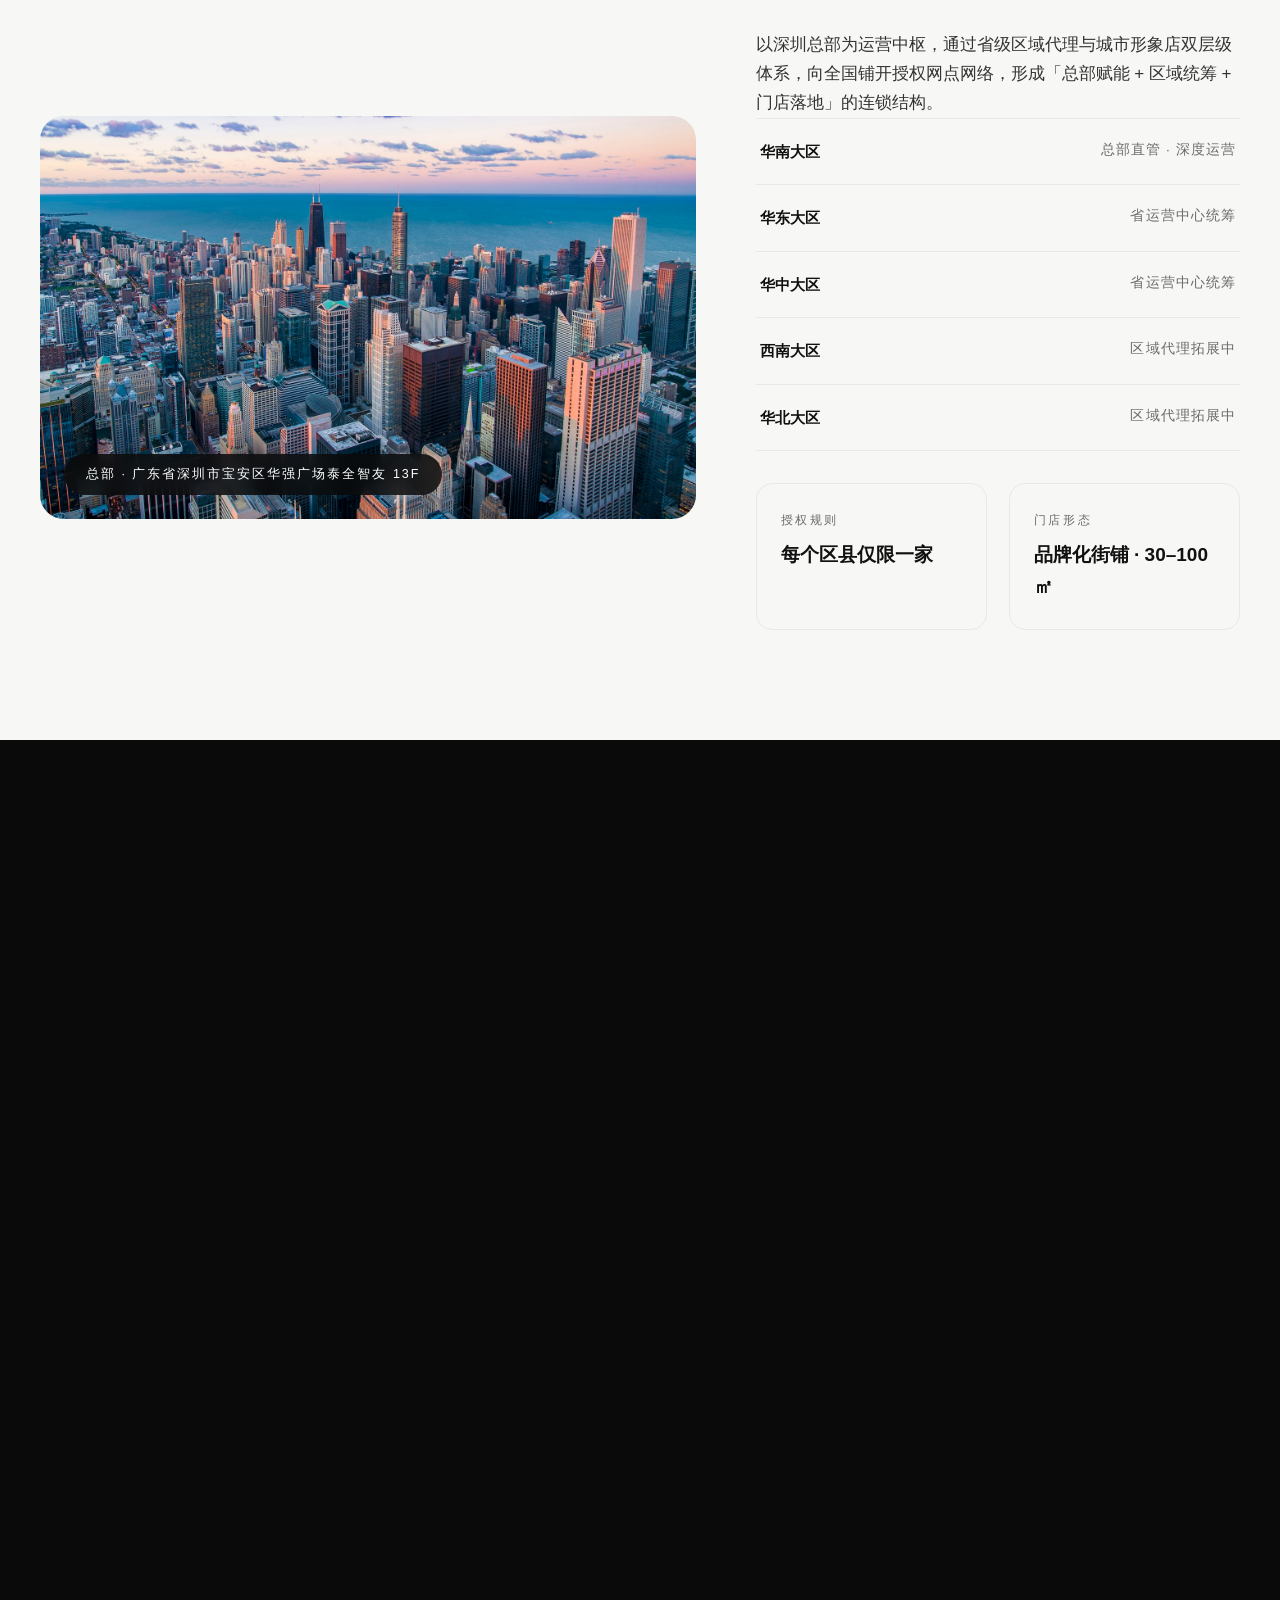
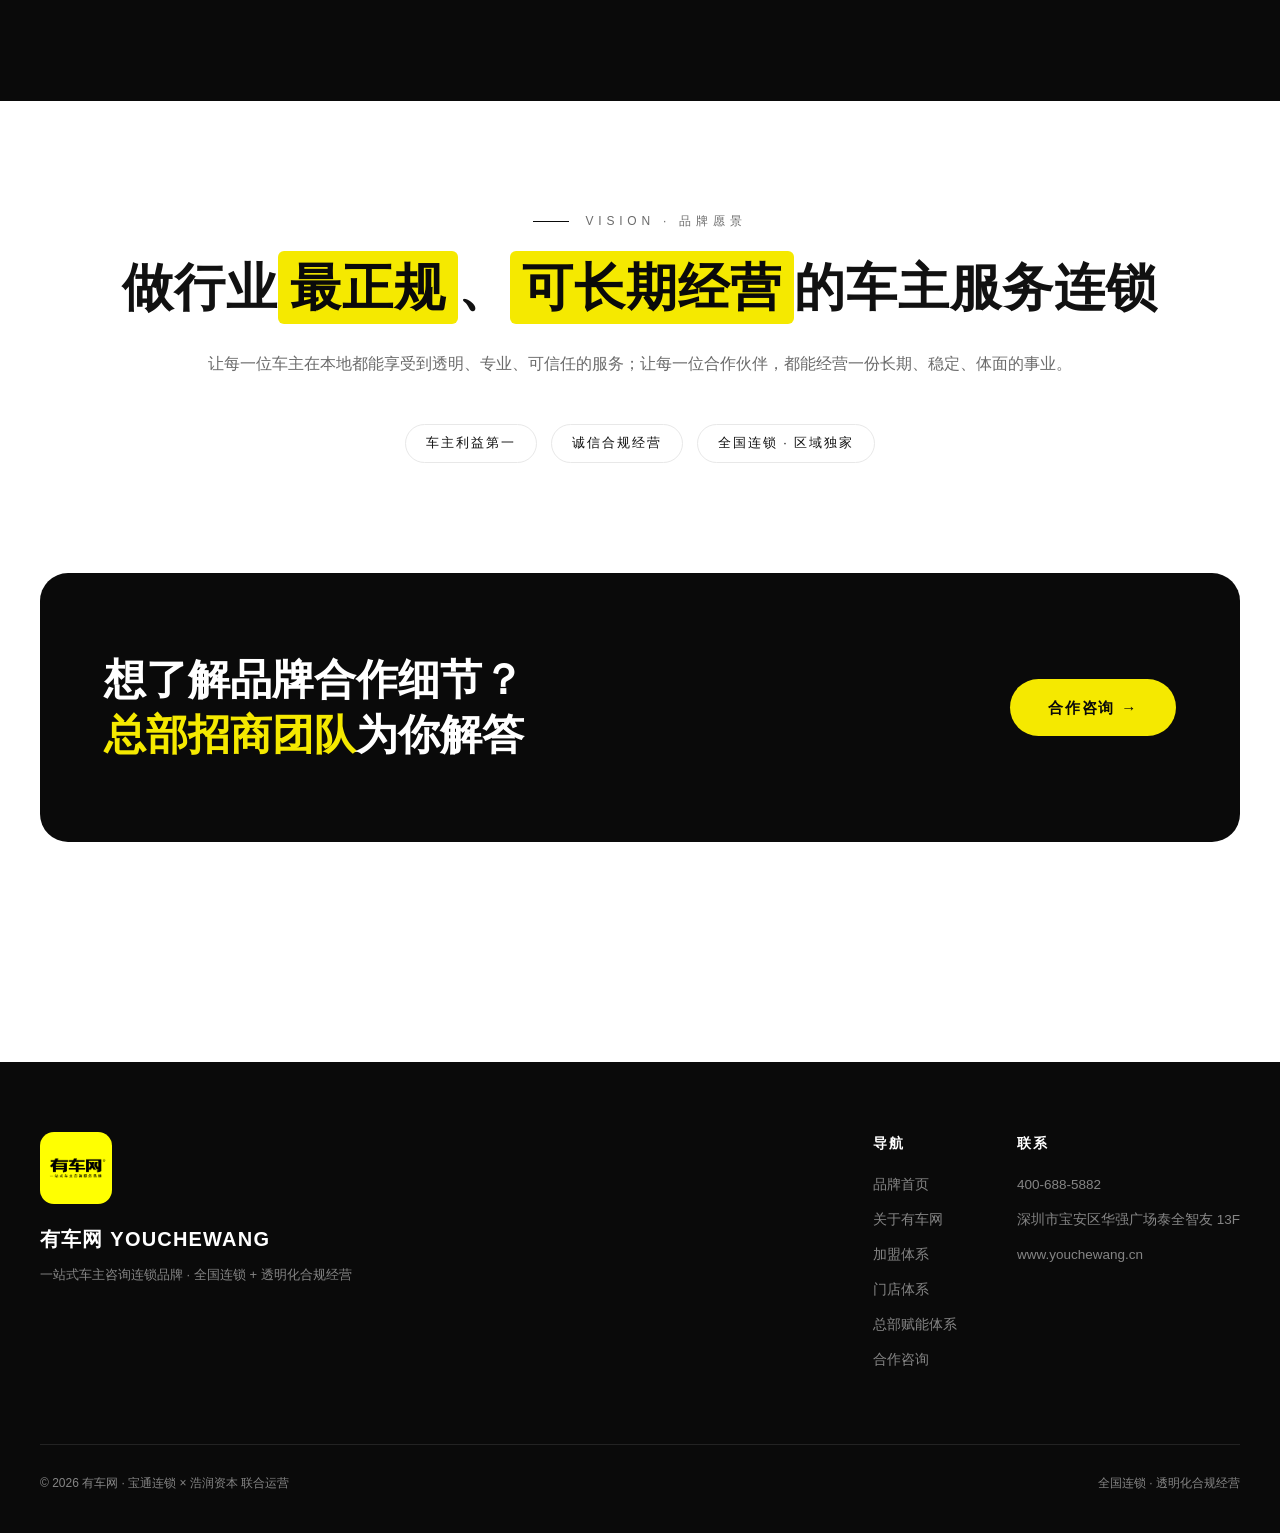
==== commit 0e5ca638: "导航 logo 更换为长条品牌标 logo02，移除文字与拼音" ====
--- a/about.html
+++ b/about.html
@@ -153,8 +153,7 @@
 <nav id="nav">
   <div class="nav-inner">
     <a href="index.html" class="nav-logo">
-      <img src="assets/logo.jpeg" alt="有车网">
-      <div class="name">有车网<small>YOUCHEWANG</small></div>
+      <img src="assets/logo02.jpg" alt="有车网">
     </a>
     <ul class="nav-links">
       <li><a href="index.html">首页</a></li>
--- a/assets/subpage.css
+++ b/assets/subpage.css
@@ -28,10 +28,8 @@
 nav { position: fixed; top:0; left:0; right:0; z-index: 1000; padding: 28px 0; transition: all .4s var(--ease); }
 nav.scrolled { background: rgba(255,255,255,.9); backdrop-filter: blur(16px); -webkit-backdrop-filter: blur(16px); padding: 16px 0; border-bottom: 1px solid var(--line); }
 .nav-inner { max-width: var(--max); margin:0 auto; padding: 0 40px; display:flex; align-items:center; justify-content:space-between; }
-.nav-logo { display:flex; align-items:center; gap:12px; }
-.nav-logo img { width:44px; height:44px; object-fit:cover; border-radius:8px; }
-.nav-logo .name { font-weight:800; font-size:18px; letter-spacing:.05em; color: var(--black); }
-.nav-logo .name small { display:block; font-weight:400; font-size:10px; letter-spacing:.32em; color: var(--grey); }
+.nav-logo { display:flex; align-items:center; }
+.nav-logo img { height:44px; width:auto; border-radius:8px; }
 .nav-links { display:flex; gap:32px; list-style:none; }
 .nav-links a { font-size:14px; color: var(--grey); letter-spacing:.06em; position:relative; padding:4px 0; transition: color .3s; }
 .nav-links a::after { content:''; position:absolute; left:0; bottom:0; width:0; height:2px; background: var(--yellow); transition: width .35s var(--ease); }
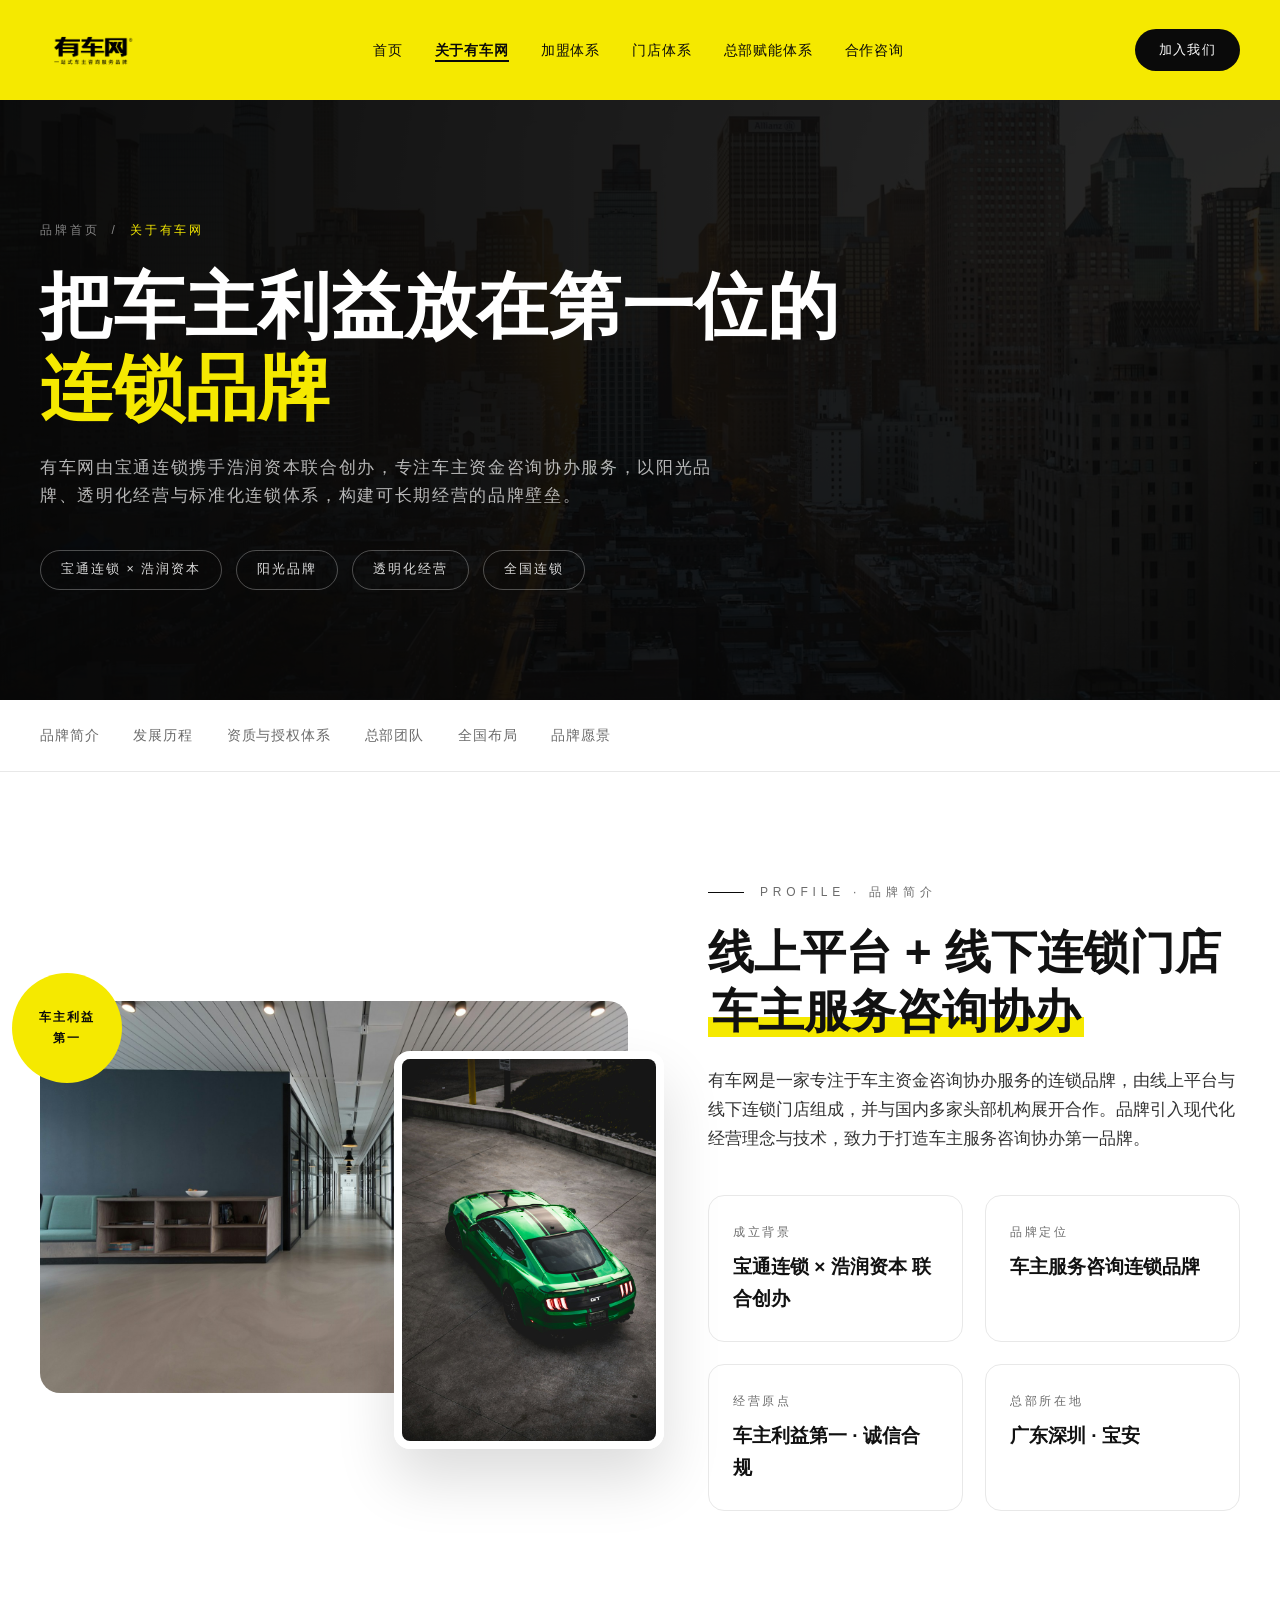
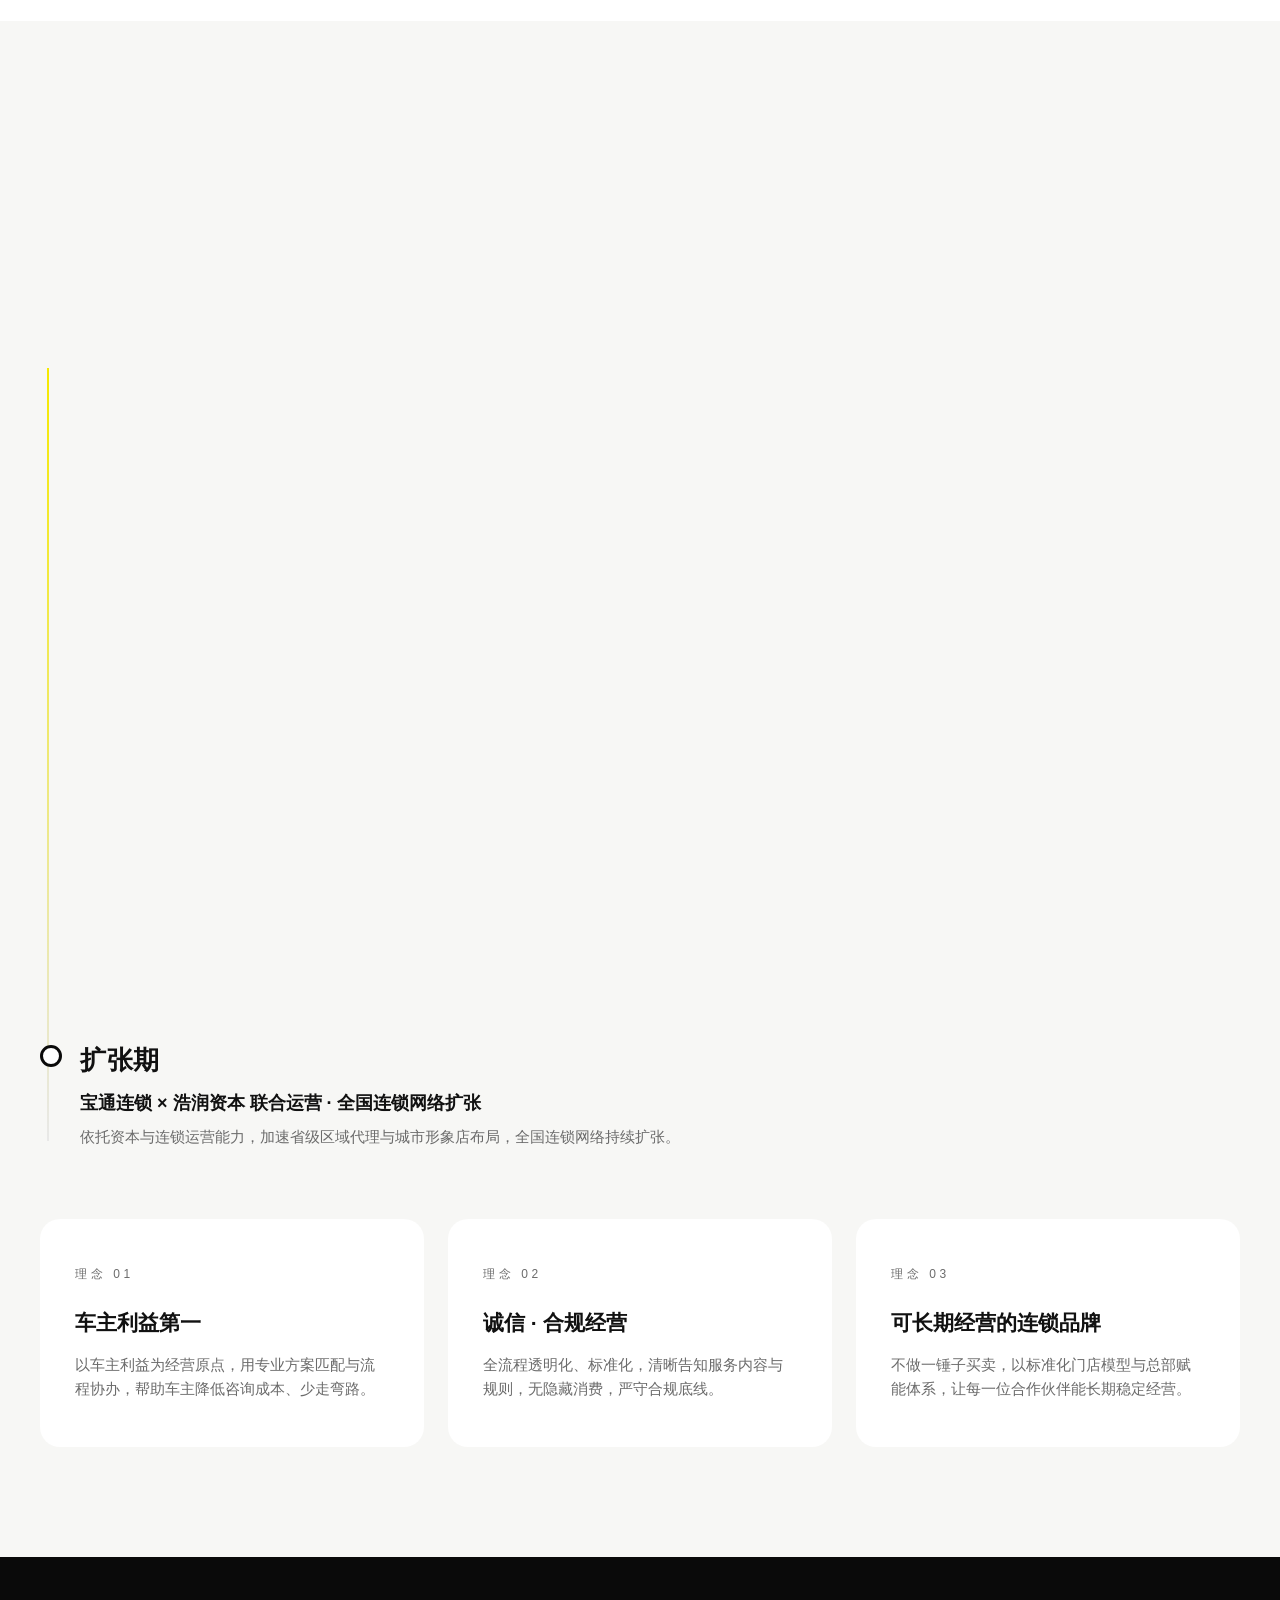
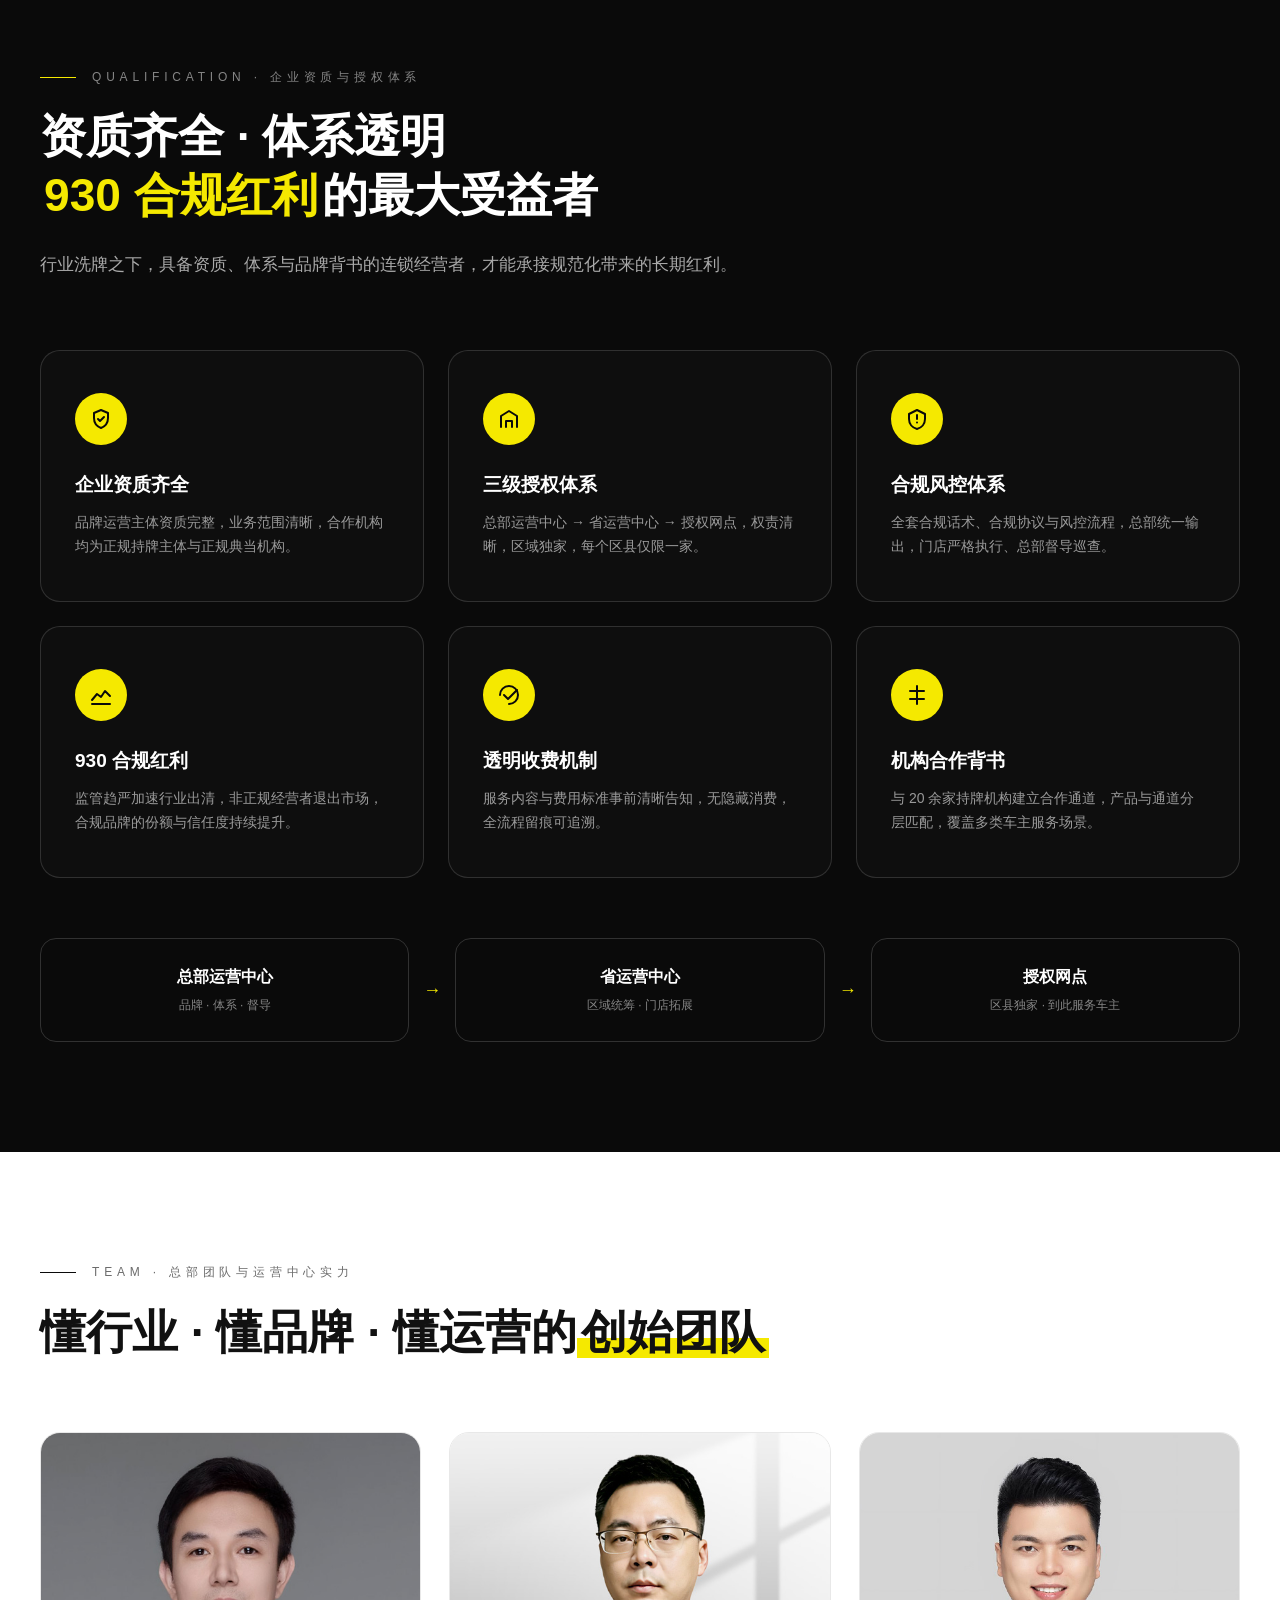
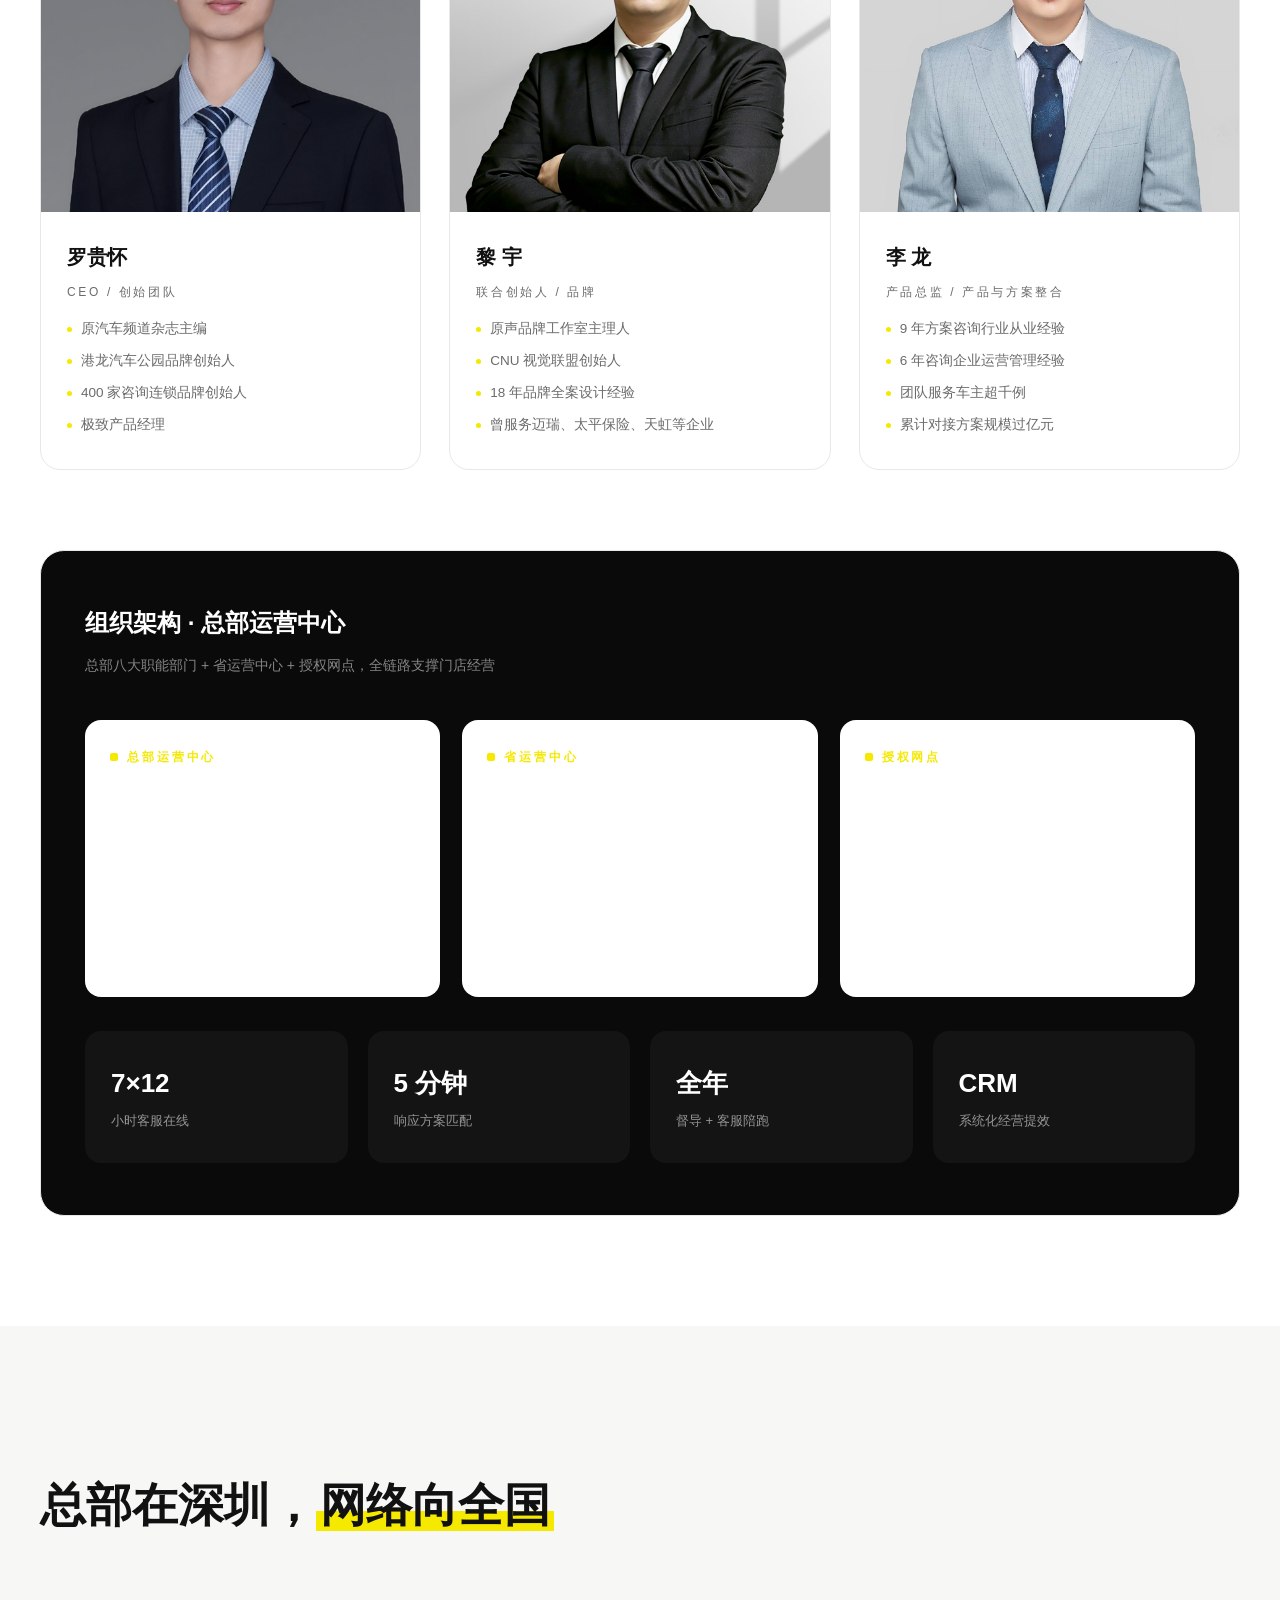
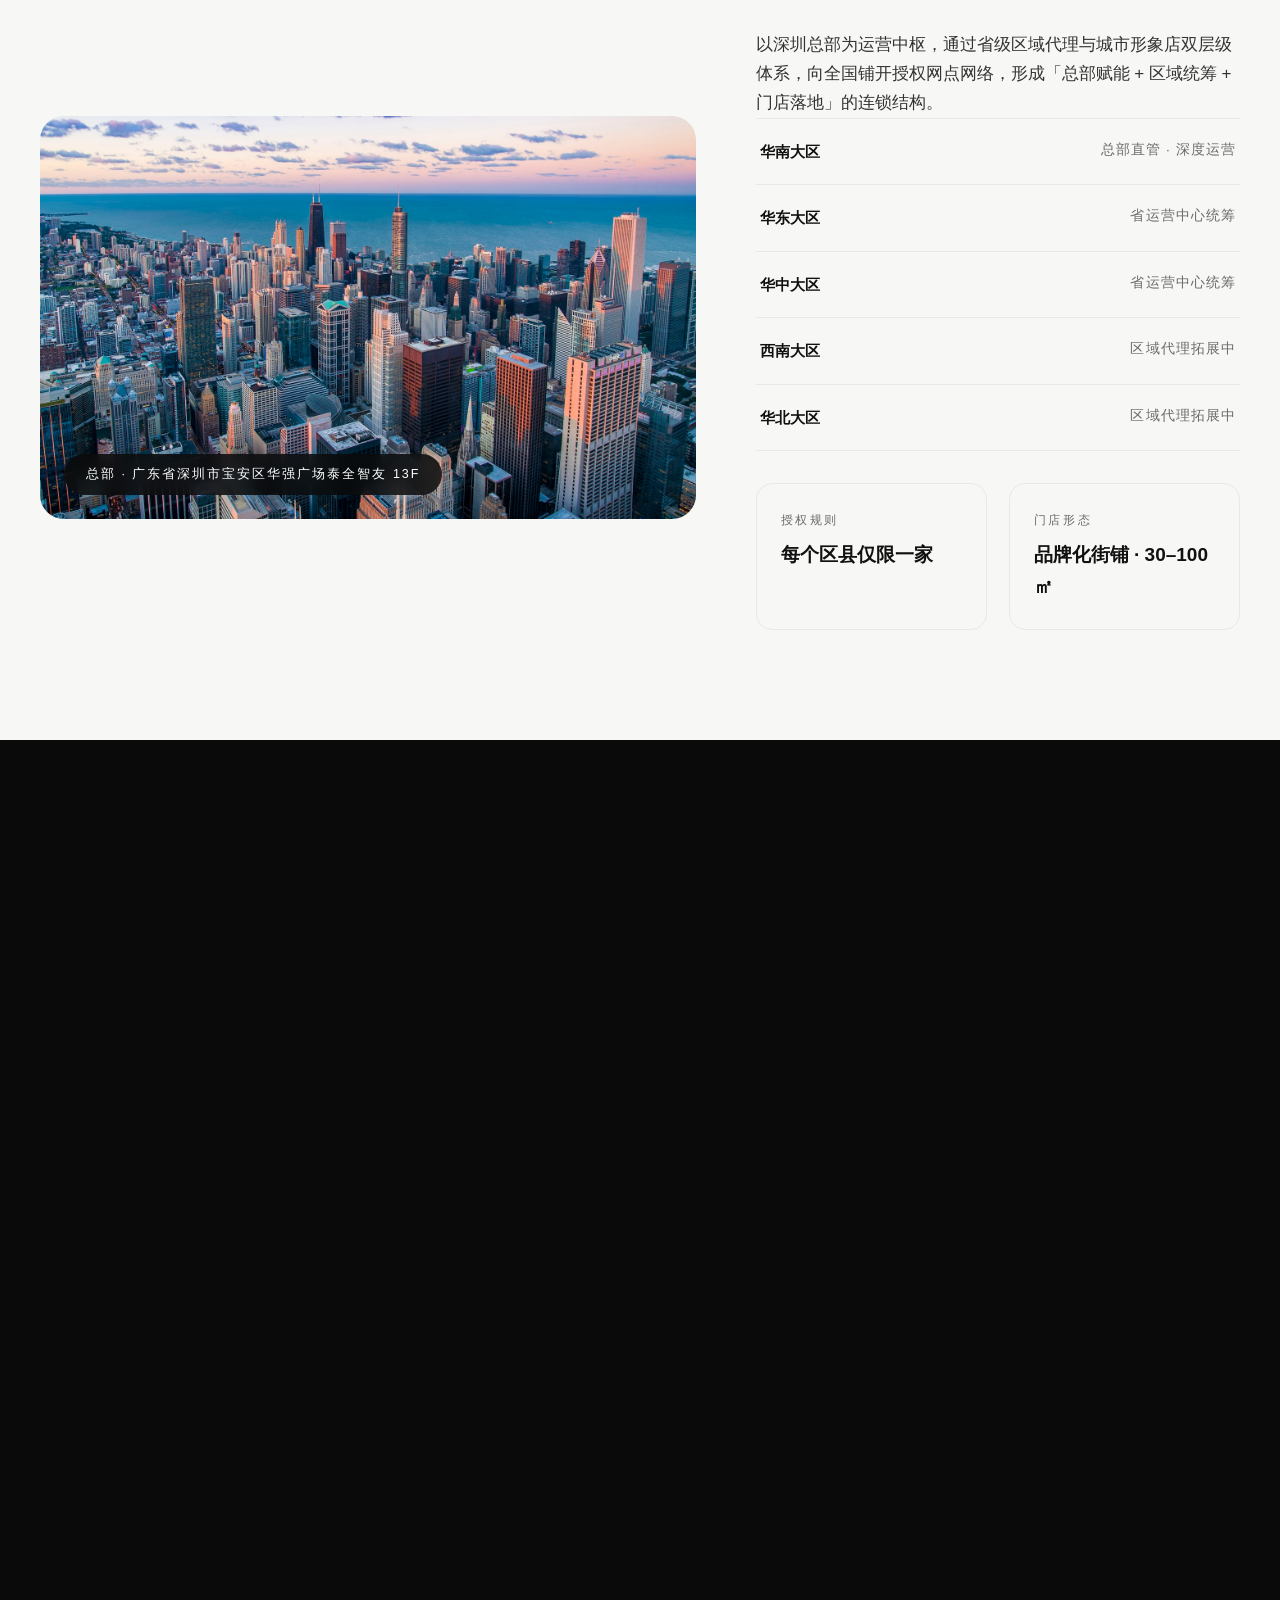
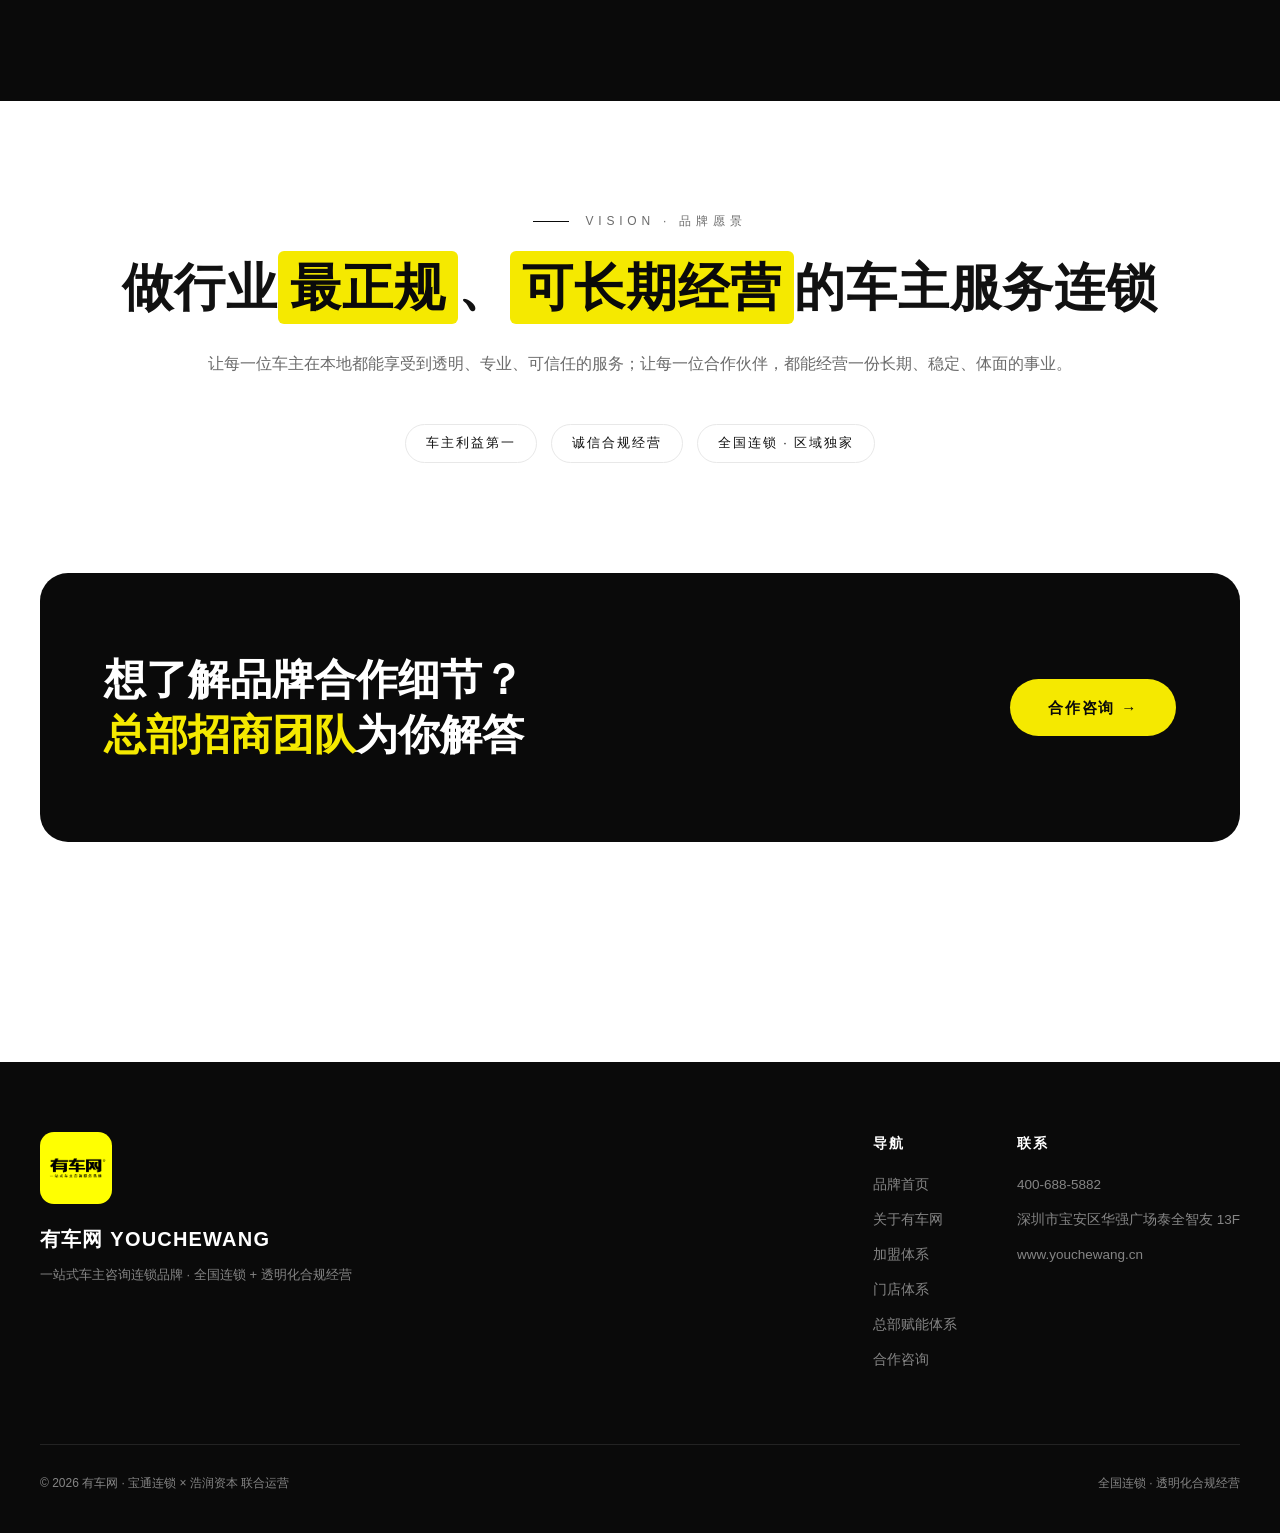
==== commit d272884e: "导航 logo 更换为 logo03（1000x431 PNG）" ====
--- a/about.html
+++ b/about.html
@@ -153,7 +153,7 @@
 <nav id="nav">
   <div class="nav-inner">
     <a href="index.html" class="nav-logo">
-      <img src="assets/logo02.jpg" alt="有车网">
+      <img src="assets/logo03.png" alt="有车网">
     </a>
     <ul class="nav-links">
       <li><a href="index.html">首页</a></li>
--- a/assets/subpage.css
+++ b/assets/subpage.css
@@ -22,20 +22,20 @@
 ul { list-style:none; }
 .container { max-width: var(--max); margin: 0 auto; padding: 0 40px; }
 
-#progress { position: fixed; top:0; left:0; height:3px; width:0%; background: var(--yellow); z-index: 1001; }
+#progress { position: fixed; top:0; left:0; height:3px; width:0%; background: var(--black); z-index: 1001; }
 
 /* ---------- nav ---------- */
-nav { position: fixed; top:0; left:0; right:0; z-index: 1000; padding: 28px 0; transition: all .4s var(--ease); }
-nav.scrolled { background: rgba(255,255,255,.9); backdrop-filter: blur(16px); -webkit-backdrop-filter: blur(16px); padding: 16px 0; border-bottom: 1px solid var(--line); }
+nav { position: fixed; top:0; left:0; right:0; z-index: 1000; padding: 28px 0; transition: all .4s var(--ease); background: var(--yellow); }
+nav.scrolled { background: var(--yellow); padding: 16px 0; }
 .nav-inner { max-width: var(--max); margin:0 auto; padding: 0 40px; display:flex; align-items:center; justify-content:space-between; }
 .nav-logo { display:flex; align-items:center; }
-.nav-logo img { height:44px; width:auto; border-radius:8px; }
+.nav-logo img { height:44px; width:auto; border-radius:4px; }
 .nav-links { display:flex; gap:32px; list-style:none; }
-.nav-links a { font-size:14px; color: var(--grey); letter-spacing:.06em; position:relative; padding:4px 0; transition: color .3s; }
-.nav-links a::after { content:''; position:absolute; left:0; bottom:0; width:0; height:2px; background: var(--yellow); transition: width .35s var(--ease); }
-.nav-links a:hover { color: var(--black); }
+.nav-links a { font-size:14px; color: var(--black); letter-spacing:.06em; position:relative; padding:4px 0; transition: color .3s; }
+.nav-links a::after { content:''; position:absolute; left:0; bottom:0; width:0; height:2px; background: var(--black); transition: width .35s var(--ease); }
+.nav-links a:hover { color: var(--black); font-weight:700; }
 .nav-links a:hover::after { width:100%; }
-.nav-links a.active { color: var(--black); font-weight:600; }
+.nav-links a.active { color: var(--black); font-weight:700; }
 .nav-links a.active::after { width:100%; }
 .nav-cta { background: var(--black); color:#fff; padding:10px 24px; border-radius:999px; font-size:13px; letter-spacing:.1em; transition: transform .3s var(--ease), background .3s; }
 .nav-cta:hover { transform: translateY(-2px); background:#000; }
